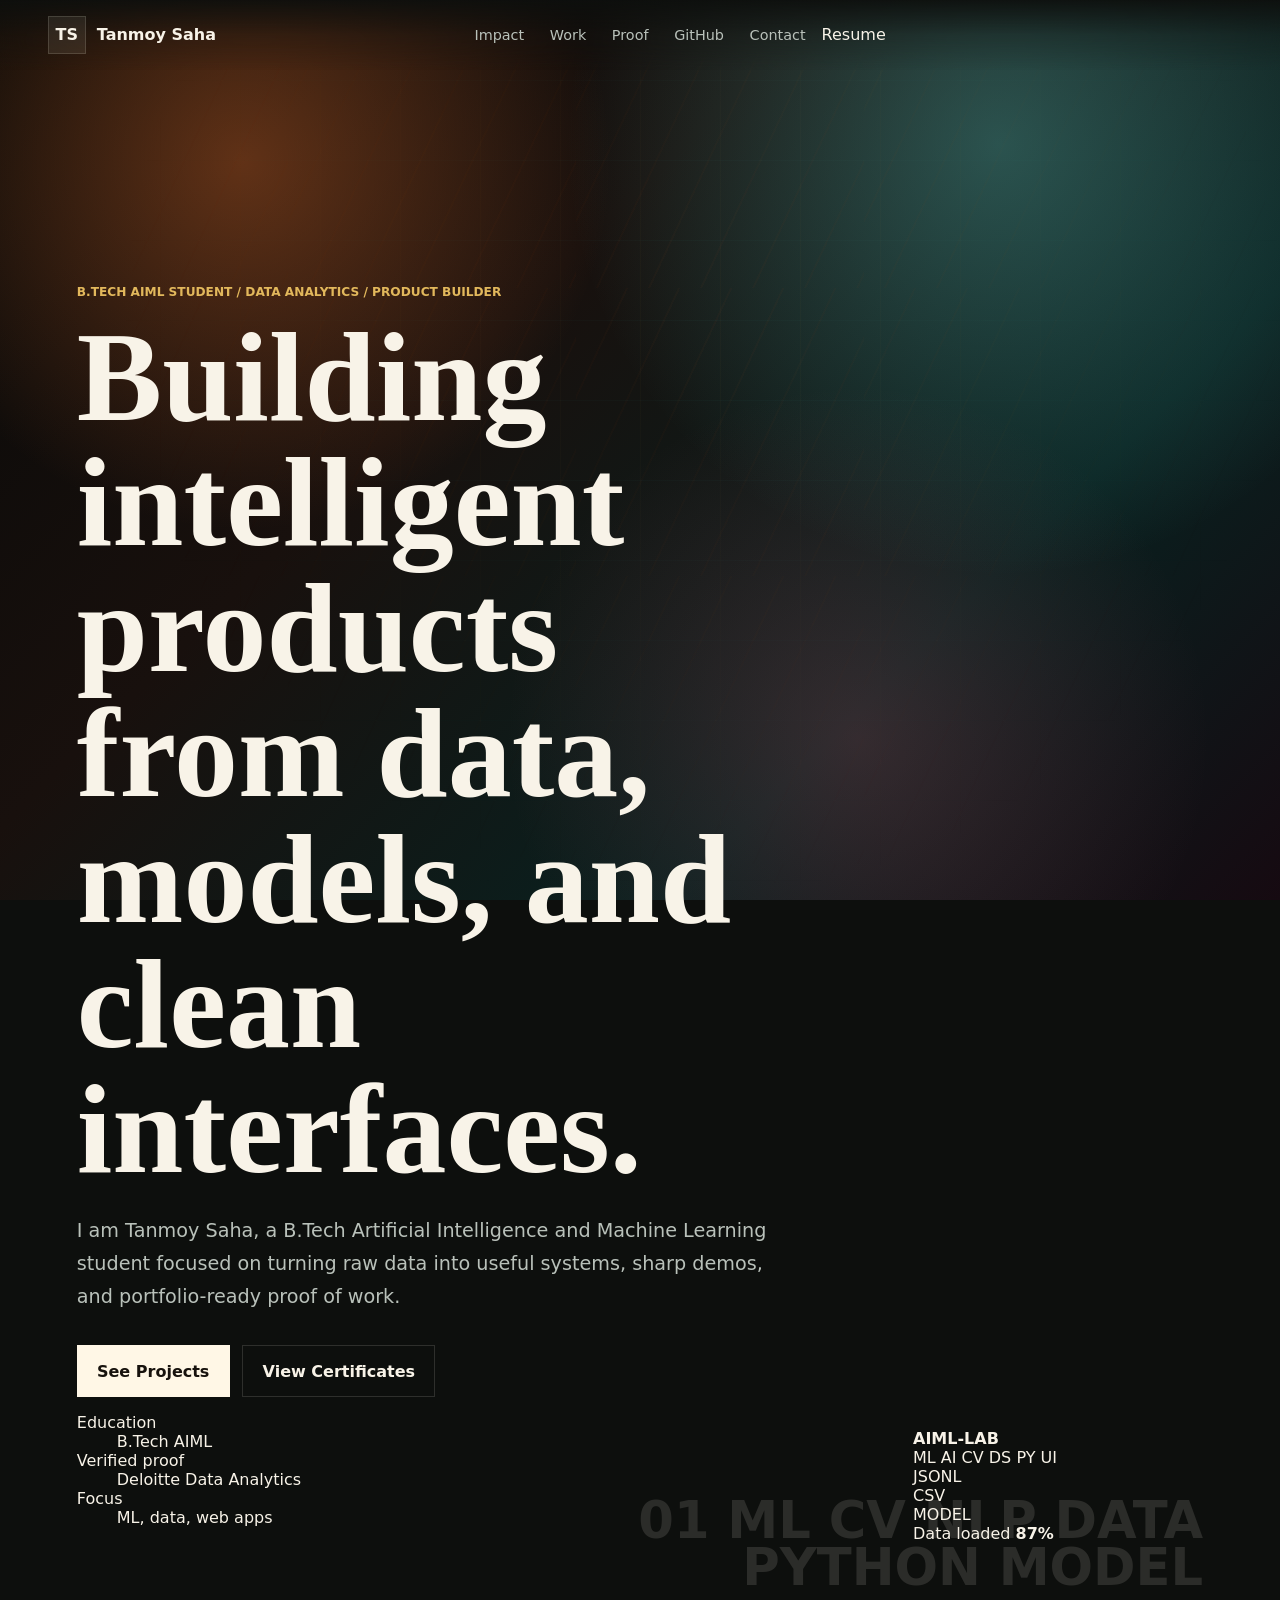
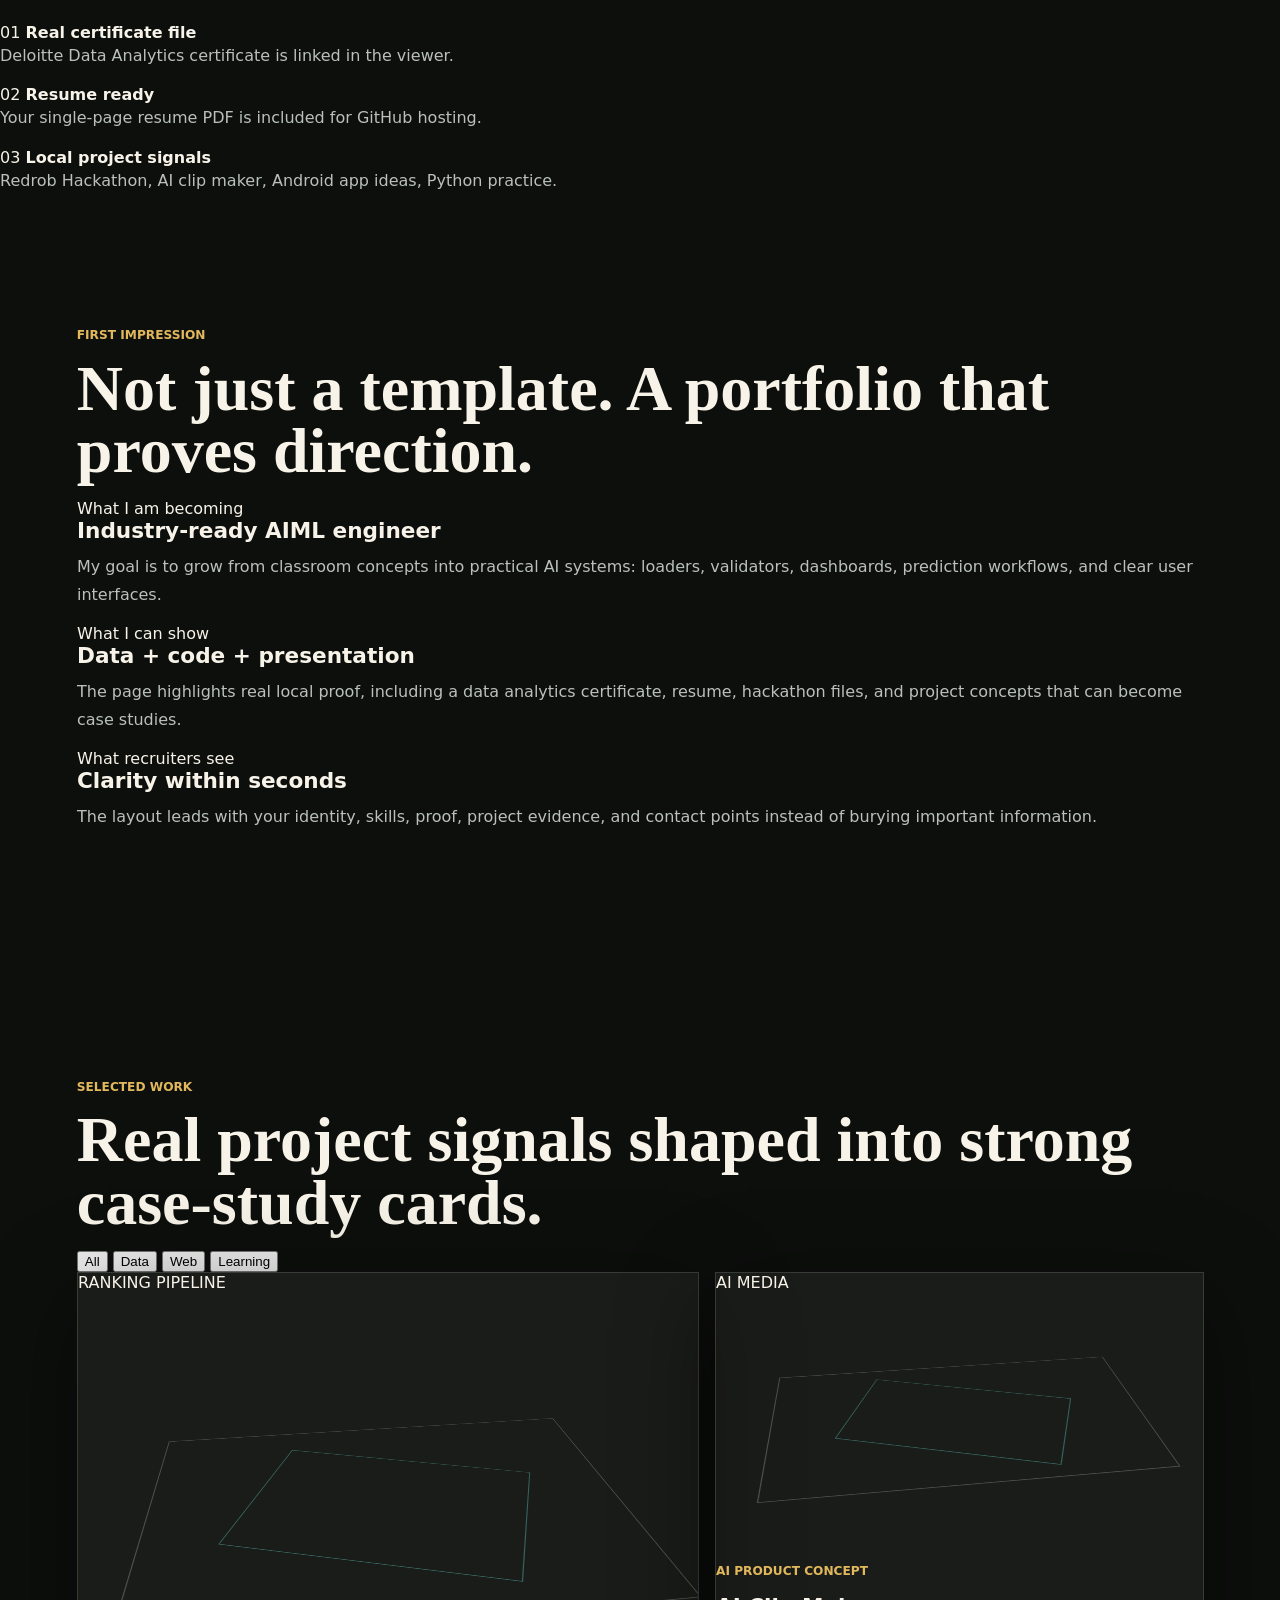
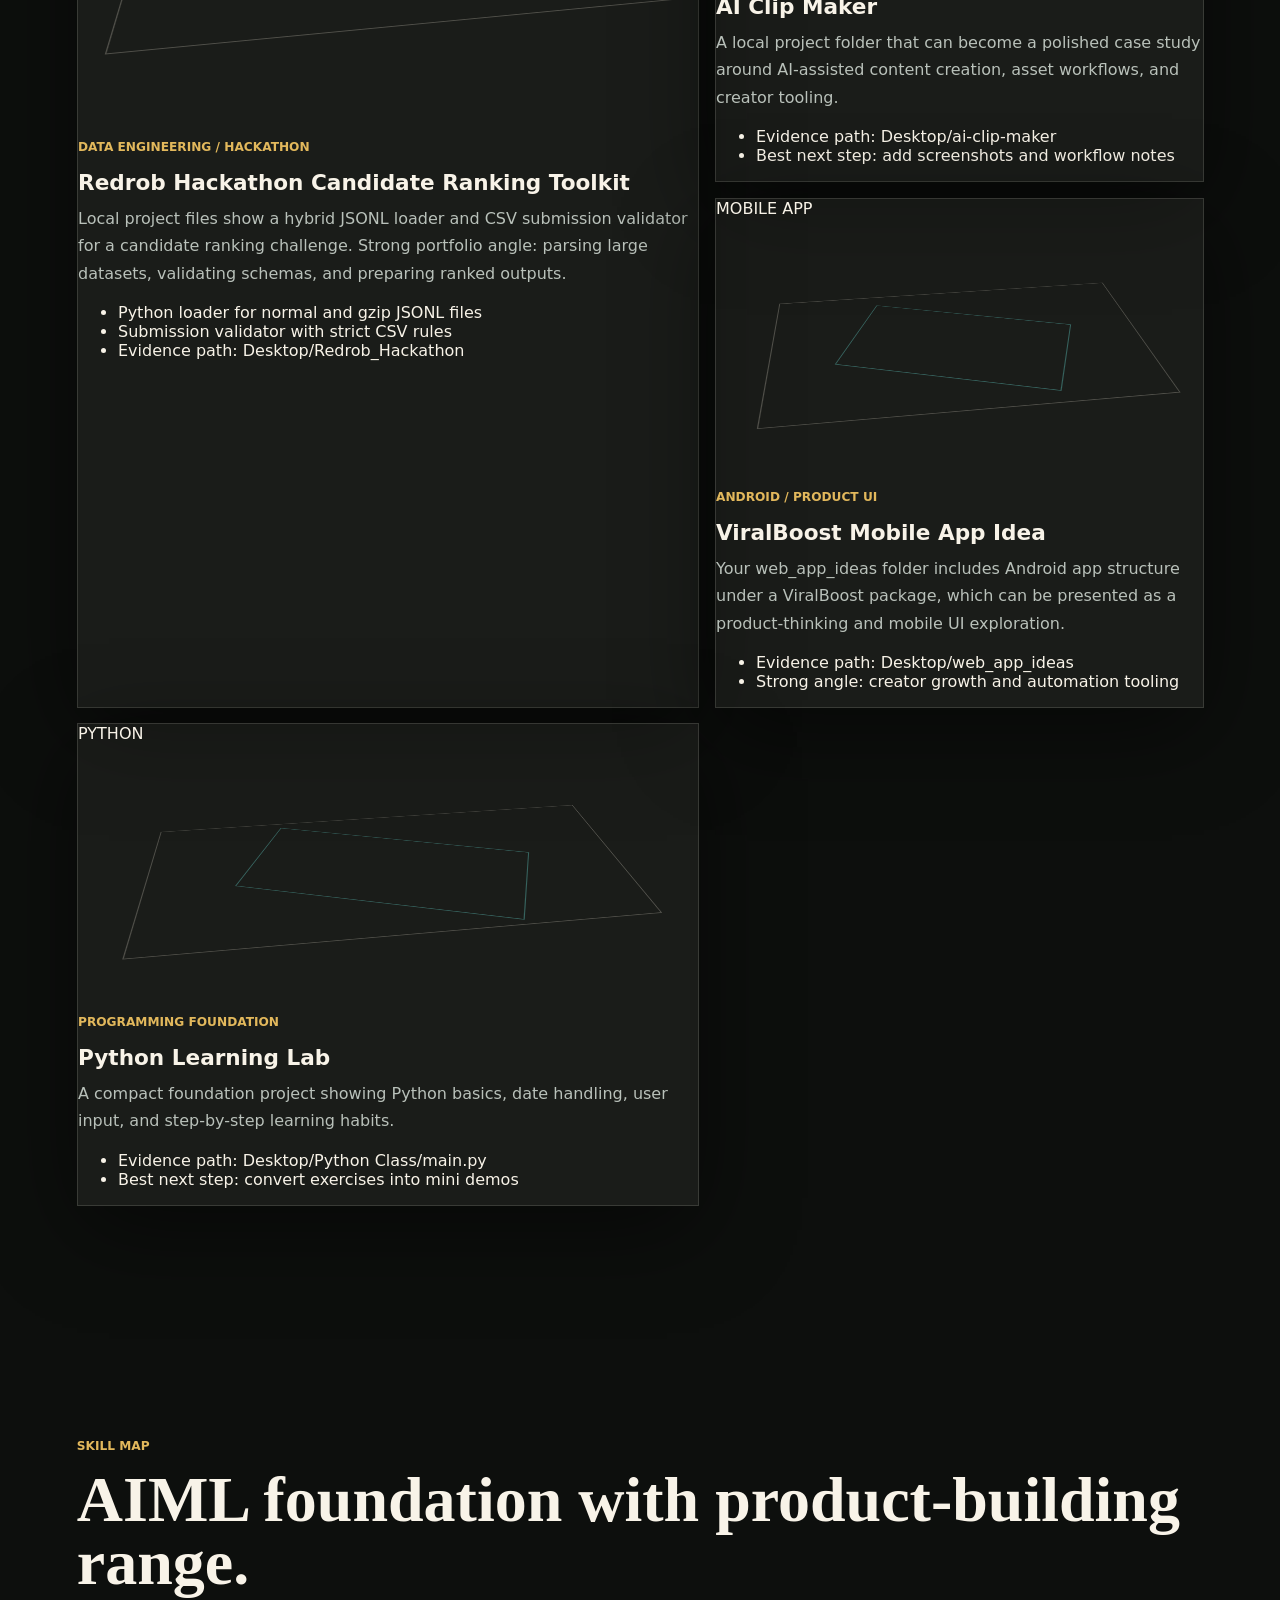
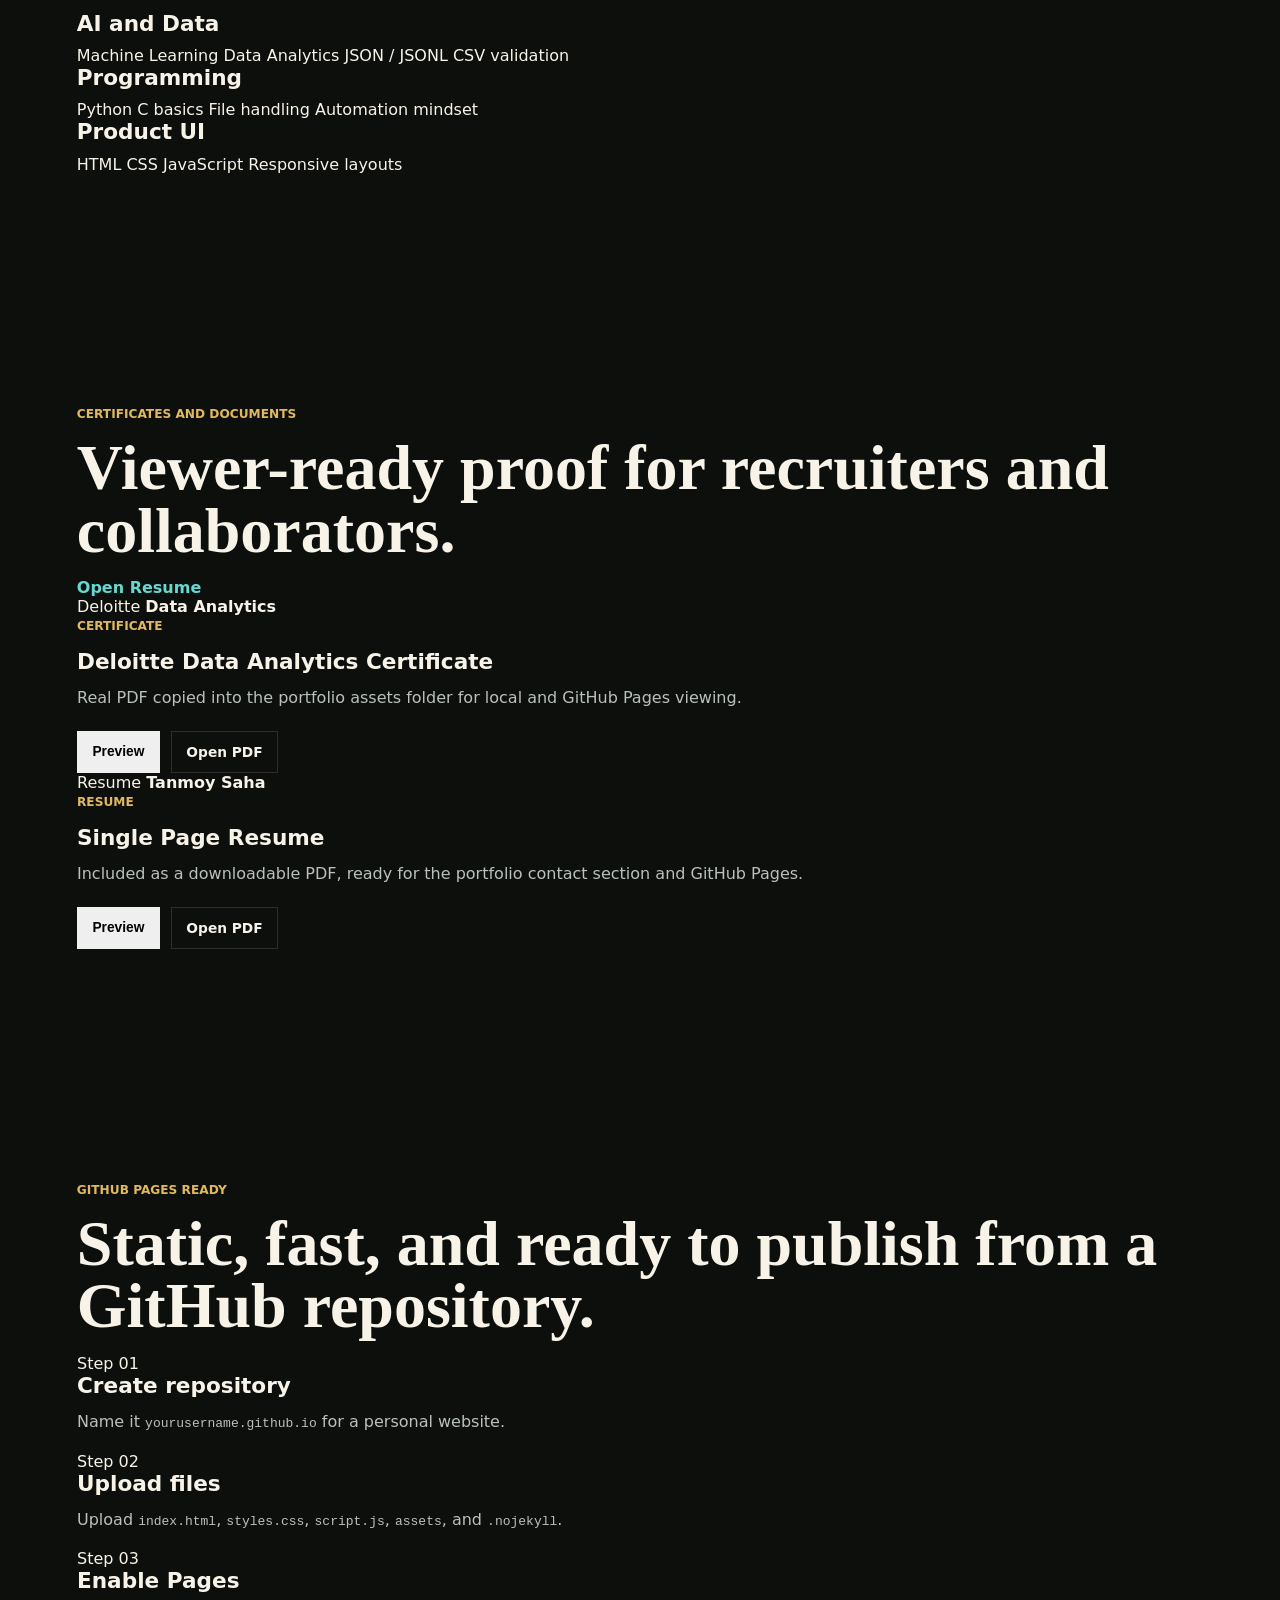
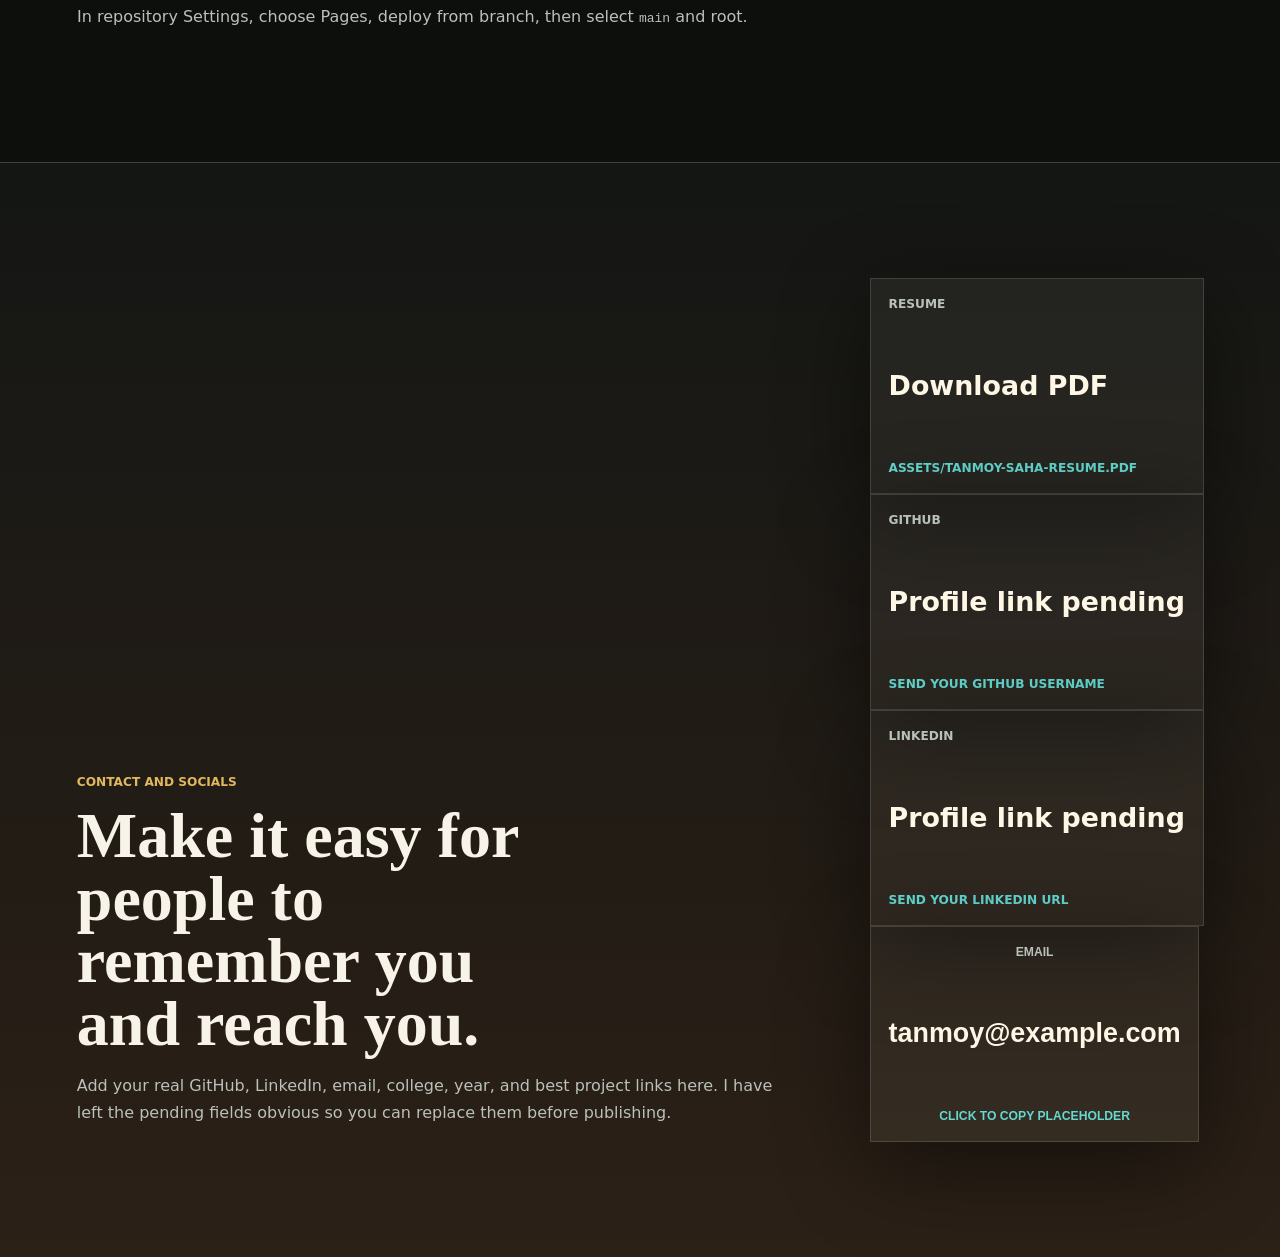
==== index.html @ 05acacb2 "Add files via upload" ====
<!doctype html>
<html lang="en">
  <head>
    <meta charset="utf-8" />
    <meta name="viewport" content="width=device-width, initial-scale=1" />
    <title>Tanmoy Saha | AIML Portfolio</title>
    <meta
      name="description"
      content="Portfolio of Tanmoy Saha, a B.Tech AIML student building machine learning, data analytics, and product-focused web projects."
    />
    <meta name="theme-color" content="#06080d" />
    <link rel="stylesheet" href="styles.css" />
  </head>
  <body>
    <div class="scroll-progress" aria-hidden="true"><span id="scrollProgress"></span></div>
    <canvas id="neuralCanvas" aria-hidden="true"></canvas>
    <div class="noise" aria-hidden="true"></div>

    <header class="site-header">
      <a class="brand" href="#home" aria-label="Tanmoy Saha home">
        <span class="brand-mark">TS</span>
        <span>Tanmoy Saha</span>
      </a>
      <nav class="nav" aria-label="Primary navigation">
        <a href="#impact">Impact</a>
        <a href="#work">Work</a>
        <a href="#proof">Proof</a>
        <a href="#launch">GitHub</a>
        <a href="#contact">Contact</a>
      </nav>
      <a class="header-action" href="assets/tanmoy-saha-resume.pdf" target="_blank" rel="noreferrer">Resume</a>
    </header>

    <main>
      <section class="hero" id="home">
        <div class="hero-copy">
          <p class="eyebrow">B.Tech AIML student / data analytics / product builder</p>
          <h1>Building intelligent products from data, models, and clean interfaces.</h1>
          <p class="hero-text">
            I am Tanmoy Saha, a B.Tech Artificial Intelligence and Machine Learning
            student focused on turning raw data into useful systems, sharp demos,
            and portfolio-ready proof of work.
          </p>

          <div class="hero-actions" aria-label="Primary actions">
            <a class="button primary" href="#work">See Projects</a>
            <a class="button secondary" href="#proof">View Certificates</a>
          </div>

          <dl class="hero-facts" aria-label="Quick profile facts">
            <div>
              <dt>Education</dt>
              <dd>B.Tech AIML</dd>
            </div>
            <div>
              <dt>Verified proof</dt>
              <dd>Deloitte Data Analytics</dd>
            </div>
            <div>
              <dt>Focus</dt>
              <dd>ML, data, web apps</dd>
            </div>
          </dl>
        </div>

        <aside class="lab-card tilt-card" aria-label="Interactive AI lab preview">
          <div class="lab-topbar">
            <span></span>
            <span></span>
            <span></span>
            <strong>AIML-LAB</strong>
          </div>
          <div class="lab-stage" aria-hidden="true">
            <div class="model-cube">
              <span class="cube-face face-front">ML</span>
              <span class="cube-face face-back">AI</span>
              <span class="cube-face face-right">CV</span>
              <span class="cube-face face-left">DS</span>
              <span class="cube-face face-top">PY</span>
              <span class="cube-face face-bottom">UI</span>
            </div>
            <div class="ring ring-one"></div>
            <div class="ring ring-two"></div>
            <div class="data-pill pill-one">JSONL</div>
            <div class="data-pill pill-two">CSV</div>
            <div class="data-pill pill-three">MODEL</div>
          </div>
          <div class="lab-readout">
            <span>Data loaded</span>
            <strong id="readoutValue">87%</strong>
          </div>
        </aside>
      </section>

      <section class="proof-band" aria-label="Portfolio proof highlights">
        <article>
          <span>01</span>
          <strong>Real certificate file</strong>
          <p>Deloitte Data Analytics certificate is linked in the viewer.</p>
        </article>
        <article>
          <span>02</span>
          <strong>Resume ready</strong>
          <p>Your single-page resume PDF is included for GitHub hosting.</p>
        </article>
        <article>
          <span>03</span>
          <strong>Local project signals</strong>
          <p>Redrob Hackathon, AI clip maker, Android app ideas, Python practice.</p>
        </article>
      </section>

      <section class="section impact" id="impact">
        <div class="section-heading">
          <p class="eyebrow">First impression</p>
          <h2>Not just a template. A portfolio that proves direction.</h2>
        </div>
        <div class="impact-grid">
          <article class="impact-card tilt-card">
            <span>What I am becoming</span>
            <h3>Industry-ready AIML engineer</h3>
            <p>
              My goal is to grow from classroom concepts into practical AI systems:
              loaders, validators, dashboards, prediction workflows, and clear user
              interfaces.
            </p>
          </article>
          <article class="impact-card tilt-card">
            <span>What I can show</span>
            <h3>Data + code + presentation</h3>
            <p>
              The page highlights real local proof, including a data analytics
              certificate, resume, hackathon files, and project concepts that can
              become case studies.
            </p>
          </article>
          <article class="impact-card tilt-card">
            <span>What recruiters see</span>
            <h3>Clarity within seconds</h3>
            <p>
              The layout leads with your identity, skills, proof, project evidence,
              and contact points instead of burying important information.
            </p>
          </article>
        </div>
      </section>

      <section class="section work" id="work">
        <div class="section-heading split">
          <div>
            <p class="eyebrow">Selected work</p>
            <h2>Real project signals shaped into strong case-study cards.</h2>
          </div>
          <div class="filters" aria-label="Project filters">
            <button class="filter-button is-active" type="button" data-filter="all">All</button>
            <button class="filter-button" type="button" data-filter="data">Data</button>
            <button class="filter-button" type="button" data-filter="web">Web</button>
            <button class="filter-button" type="button" data-filter="learning">Learning</button>
          </div>
        </div>

        <div class="project-grid">
          <article class="project-card featured tilt-card" data-project-category="data">
            <div class="project-visual visual-redrob">
              <span>RANKING PIPELINE</span>
            </div>
            <div class="project-content">
              <p class="tag">Data engineering / Hackathon</p>
              <h3>Redrob Hackathon Candidate Ranking Toolkit</h3>
              <p>
                Local project files show a hybrid JSONL loader and CSV submission
                validator for a candidate ranking challenge. Strong portfolio angle:
                parsing large datasets, validating schemas, and preparing ranked
                outputs.
              </p>
              <ul class="project-points">
                <li>Python loader for normal and gzip JSONL files</li>
                <li>Submission validator with strict CSV rules</li>
                <li>Evidence path: Desktop/Redrob_Hackathon</li>
              </ul>
            </div>
          </article>

          <article class="project-card tilt-card" data-project-category="web">
            <div class="project-visual visual-clip">
              <span>AI MEDIA</span>
            </div>
            <div class="project-content">
              <p class="tag">AI product concept</p>
              <h3>AI Clip Maker</h3>
              <p>
                A local project folder that can become a polished case study around
                AI-assisted content creation, asset workflows, and creator tooling.
              </p>
              <ul class="project-points">
                <li>Evidence path: Desktop/ai-clip-maker</li>
                <li>Best next step: add screenshots and workflow notes</li>
              </ul>
            </div>
          </article>

          <article class="project-card tilt-card" data-project-category="web">
            <div class="project-visual visual-mobile">
              <span>MOBILE APP</span>
            </div>
            <div class="project-content">
              <p class="tag">Android / Product UI</p>
              <h3>ViralBoost Mobile App Idea</h3>
              <p>
                Your web_app_ideas folder includes Android app structure under a
                ViralBoost package, which can be presented as a product-thinking and
                mobile UI exploration.
              </p>
              <ul class="project-points">
                <li>Evidence path: Desktop/web_app_ideas</li>
                <li>Strong angle: creator growth and automation tooling</li>
              </ul>
            </div>
          </article>

          <article class="project-card tilt-card" data-project-category="learning">
            <div class="project-visual visual-python">
              <span>PYTHON</span>
            </div>
            <div class="project-content">
              <p class="tag">Programming foundation</p>
              <h3>Python Learning Lab</h3>
              <p>
                A compact foundation project showing Python basics, date handling,
                user input, and step-by-step learning habits.
              </p>
              <ul class="project-points">
                <li>Evidence path: Desktop/Python Class/main.py</li>
                <li>Best next step: convert exercises into mini demos</li>
              </ul>
            </div>
          </article>
        </div>
      </section>

      <section class="section skills">
        <div class="section-heading">
          <p class="eyebrow">Skill map</p>
          <h2>AIML foundation with product-building range.</h2>
        </div>
        <div class="skill-board" aria-label="Skill board">
          <article class="skill-lane">
            <h3>AI and Data</h3>
            <span>Machine Learning</span>
            <span>Data Analytics</span>
            <span>JSON / JSONL</span>
            <span>CSV validation</span>
          </article>
          <article class="skill-lane">
            <h3>Programming</h3>
            <span>Python</span>
            <span>C basics</span>
            <span>File handling</span>
            <span>Automation mindset</span>
          </article>
          <article class="skill-lane">
            <h3>Product UI</h3>
            <span>HTML</span>
            <span>CSS</span>
            <span>JavaScript</span>
            <span>Responsive layouts</span>
          </article>
        </div>
      </section>

      <section class="section proof" id="proof">
        <div class="section-heading split">
          <div>
            <p class="eyebrow">Certificates and documents</p>
            <h2>Viewer-ready proof for recruiters and collaborators.</h2>
          </div>
          <a class="text-link" href="assets/tanmoy-saha-resume.pdf" target="_blank" rel="noreferrer">Open Resume</a>
        </div>

        <div class="document-grid">
          <article class="document-card tilt-card">
            <div class="document-cover cover-certificate">
              <span>Deloitte</span>
              <strong>Data Analytics</strong>
            </div>
            <div class="document-body">
              <p class="tag">Certificate</p>
              <h3>Deloitte Data Analytics Certificate</h3>
              <p>Real PDF copied into the portfolio assets folder for local and GitHub Pages viewing.</p>
              <div class="card-actions">
                <button
                  class="button secondary compact"
                  type="button"
                  data-document-title="Deloitte Data Analytics Certificate"
                  data-document-src="assets/deloitte-data-analytics-certificate.pdf"
                >
                  Preview
                </button>
                <a class="button secondary compact" href="assets/deloitte-data-analytics-certificate.pdf" target="_blank" rel="noreferrer">Open PDF</a>
              </div>
            </div>
          </article>

          <article class="document-card tilt-card">
            <div class="document-cover cover-resume">
              <span>Resume</span>
              <strong>Tanmoy Saha</strong>
            </div>
            <div class="document-body">
              <p class="tag">Resume</p>
              <h3>Single Page Resume</h3>
              <p>Included as a downloadable PDF, ready for the portfolio contact section and GitHub Pages.</p>
              <div class="card-actions">
                <button
                  class="button secondary compact"
                  type="button"
                  data-document-title="Tanmoy Saha Resume"
                  data-document-src="assets/tanmoy-saha-resume.pdf"
                >
                  Preview
                </button>
                <a class="button secondary compact" href="assets/tanmoy-saha-resume.pdf" target="_blank" rel="noreferrer">Open PDF</a>
              </div>
            </div>
          </article>
        </div>
      </section>

      <section class="section launch" id="launch">
        <div class="section-heading">
          <p class="eyebrow">GitHub Pages ready</p>
          <h2>Static, fast, and ready to publish from a GitHub repository.</h2>
        </div>
        <div class="launch-grid">
          <article class="launch-step tilt-card">
            <span>Step 01</span>
            <h3>Create repository</h3>
            <p>Name it <code>yourusername.github.io</code> for a personal website.</p>
          </article>
          <article class="launch-step tilt-card">
            <span>Step 02</span>
            <h3>Upload files</h3>
            <p>Upload <code>index.html</code>, <code>styles.css</code>, <code>script.js</code>, <code>assets</code>, and <code>.nojekyll</code>.</p>
          </article>
          <article class="launch-step tilt-card">
            <span>Step 03</span>
            <h3>Enable Pages</h3>
            <p>In repository Settings, choose Pages, deploy from branch, then select <code>main</code> and root.</p>
          </article>
        </div>
      </section>

      <section class="section contact" id="contact">
        <div class="contact-copy">
          <p class="eyebrow">Contact and socials</p>
          <h2>Make it easy for people to remember you and reach you.</h2>
          <p>
            Add your real GitHub, LinkedIn, email, college, year, and best project
            links here. I have left the pending fields obvious so you can replace
            them before publishing.
          </p>
        </div>
        <div class="social-grid">
          <a class="social-card tilt-card" href="assets/tanmoy-saha-resume.pdf" target="_blank" rel="noreferrer">
            <span>Resume</span>
            <strong>Download PDF</strong>
            <small>assets/tanmoy-saha-resume.pdf</small>
          </a>
          <a class="social-card tilt-card pending" href="https://github.com/" target="_blank" rel="noreferrer">
            <span>GitHub</span>
            <strong>Profile link pending</strong>
            <small>Send your GitHub username</small>
          </a>
          <a class="social-card tilt-card pending" href="https://www.linkedin.com/" target="_blank" rel="noreferrer">
            <span>LinkedIn</span>
            <strong>Profile link pending</strong>
            <small>Send your LinkedIn URL</small>
          </a>
          <button class="social-card tilt-card pending" id="copyEmail" type="button">
            <span>Email</span>
            <strong>tanmoy@example.com</strong>
            <small>Click to copy placeholder</small>
          </button>
        </div>
      </section>
    </main>

    <div class="modal" id="documentModal" aria-hidden="true" role="dialog" aria-labelledby="modalTitle">
      <button class="modal-backdrop" type="button" data-close-modal aria-label="Close document preview"></button>
      <div class="modal-panel">
        <div class="modal-header">
          <h3 id="modalTitle">Document Preview</h3>
          <button class="modal-close" type="button" data-close-modal>Close</button>
        </div>
        <iframe id="documentFrame" title="Document preview"></iframe>
      </div>
    </div>

    <script src="script.js"></script>
  </body>
</html>
---- styles.css ----
:root {
  --ink: #f8f3e8;
  --muted: #b9c1ba;
  --dim: #7c8581;
  --paper: #fff7e6;
  --carbon: #0d0f0d;
  --charcoal: #151713;
  --ember: #ff7a2f;
  --gold: #e2b85c;
  --cyan: #64d9d1;
  --rose: #e15c74;
  --line: rgba(248, 243, 232, 0.14);
  --glass: rgba(16, 18, 15, 0.68);
  --shadow: 0 24px 90px rgba(0, 0, 0, 0.48);
}

* {
  box-sizing: border-box;
}

html {
  scroll-behavior: smooth;
}

body {
  margin: 0;
  background: var(--carbon);
  color: var(--ink);
  font-family: Inter, system-ui, -apple-system, BlinkMacSystemFont, "Segoe UI", sans-serif;
  overflow-x: hidden;
}

body::before {
  content: "";
  position: fixed;
  inset: 0;
  z-index: -3;
  background:
    radial-gradient(circle at 19% 18%, rgba(255, 122, 47, 0.34), transparent 23rem),
    radial-gradient(circle at 78% 16%, rgba(100, 217, 209, 0.31), transparent 27rem),
    radial-gradient(circle at 67% 82%, rgba(225, 92, 116, 0.2), transparent 22rem),
    linear-gradient(135deg, #060807 0%, #18100d 38%, #09201f 72%, #160a11 100%);
}

body::after {
  content: "";
  position: fixed;
  inset: 0;
  z-index: -2;
  pointer-events: none;
  opacity: 0.42;
  background:
    linear-gradient(rgba(100, 217, 209, 0.08) 1px, transparent 1px),
    linear-gradient(90deg, rgba(226, 184, 92, 0.08) 1px, transparent 1px),
    repeating-linear-gradient(115deg, transparent 0 2.8rem, rgba(255, 122, 47, 0.075) 2.85rem 2.95rem);
  background-size: 5rem 5rem, 5rem 5rem, 18rem 18rem;
  mask-image: radial-gradient(circle at 55% 35%, black, transparent 72%);
  animation: drift-grid 18s linear infinite;
}

#cinema,
.grain,
.spotlight {
  position: fixed;
  inset: 0;
  pointer-events: none;
}

#cinema {
  z-index: -1;
  mix-blend-mode: screen;
}

.grain {
  z-index: 0;
  opacity: 0.15;
  background-image:
    linear-gradient(90deg, rgba(255, 255, 255, 0.08) 1px, transparent 1px),
    linear-gradient(rgba(255, 255, 255, 0.05) 1px, transparent 1px);
  background-size: 3px 3px;
  mix-blend-mode: overlay;
}

.spotlight {
  z-index: 0;
  background:
    radial-gradient(circle at var(--mx, 50%) var(--my, 38%), rgba(255, 247, 230, 0.16), transparent 20rem),
    radial-gradient(circle at 50% 48%, transparent 0 36%, rgba(0, 0, 0, 0.42) 78%);
}

a {
  color: inherit;
  text-decoration: none;
}

.site-header {
  position: fixed;
  top: 0;
  left: 0;
  right: 0;
  z-index: 20;
  display: grid;
  grid-template-columns: 1fr auto 1fr;
  align-items: center;
  gap: 1rem;
  padding: 1rem clamp(1rem, 4vw, 3rem);
  background: linear-gradient(180deg, rgba(13, 15, 13, 0.92), rgba(13, 15, 13, 0.28), transparent);
  backdrop-filter: blur(14px);
}

.brand,
.nav,
.header-cta {
  min-width: 0;
}

.brand {
  display: inline-flex;
  align-items: center;
  gap: 0.7rem;
  font-weight: 800;
}

.brand-mark {
  display: grid;
  width: 2.35rem;
  height: 2.35rem;
  place-items: center;
  border: 1px solid var(--line);
  background: rgba(255, 247, 230, 0.08);
}

.nav {
  display: flex;
  align-items: center;
  gap: clamp(0.75rem, 2vw, 2rem);
  color: var(--muted);
  font-size: 0.9rem;
}

.nav a {
  transition: color 180ms ease;
}

.nav a:hover {
  color: var(--ink);
}

.header-cta {
  justify-self: end;
  padding: 0.72rem 1rem;
  border: 1px solid rgba(226, 184, 92, 0.42);
  background: rgba(226, 184, 92, 0.08);
  color: var(--paper);
  font-weight: 700;
}

.hero {
  min-height: 96vh;
  display: grid;
  grid-template-columns: minmax(0, 1.1fr) minmax(17rem, 0.42fr);
  align-items: end;
  gap: clamp(2rem, 6vw, 7rem);
  padding: 8rem clamp(1rem, 6vw, 5.5rem) 5rem;
  position: relative;
}

.hero::before {
  content: "01  ML  CV  NLP  DATA  PYTHON  MODEL";
  position: absolute;
  right: clamp(1rem, 6vw, 5.5rem);
  bottom: 2rem;
  max-width: 48rem;
  color: rgba(248, 243, 232, 0.13);
  font-size: clamp(1.4rem, 4vw, 4.8rem);
  font-weight: 900;
  line-height: 0.92;
  text-align: right;
  pointer-events: none;
}

.hero-copy {
  max-width: 68rem;
}

.eyebrow,
.section-kicker,
.panel-label,
.tag {
  color: var(--gold);
  font-size: 0.76rem;
  font-weight: 900;
  letter-spacing: 0;
  text-transform: uppercase;
}

h1,
h2,
h3,
p {
  margin-top: 0;
}

h1,
h2 {
  font-family: "Playfair Display", Georgia, serif;
  line-height: 0.98;
}

h1 {
  max-width: 14ch;
  margin-bottom: 1.4rem;
  font-size: clamp(4rem, 10vw, 10.8rem);
}

h2 {
  margin-bottom: 1rem;
  font-size: clamp(2.25rem, 5vw, 5.6rem);
}

h3 {
  margin-bottom: 0.65rem;
  font-size: 1.35rem;
}

p {
  color: var(--muted);
  line-height: 1.7;
}

.hero-text {
  max-width: 45rem;
  font-size: clamp(1.05rem, 1.5vw, 1.35rem);
}

.hero-actions,
.contact-actions {
  display: flex;
  flex-wrap: wrap;
  gap: 0.8rem;
  margin-top: 2rem;
}

.button {
  display: inline-flex;
  min-height: 3.25rem;
  align-items: center;
  justify-content: center;
  border: 1px solid var(--line);
  padding: 0.9rem 1.2rem;
  font-weight: 900;
  cursor: pointer;
  transition: transform 180ms ease, border-color 180ms ease, background 180ms ease;
}

.button:hover {
  transform: translateY(-2px);
}

.button.primary {
  border-color: transparent;
  background: var(--paper);
  color: #17120d;
}

.button.ghost {
  background: rgba(248, 243, 232, 0.07);
  color: var(--ink);
}

.hero-panel {
  display: grid;
  gap: 1.5rem;
  align-self: center;
  padding: 1.2rem;
  border: 1px solid var(--line);
  background: var(--glass);
  box-shadow: var(--shadow);
  backdrop-filter: blur(18px);
  transform-style: preserve-3d;
  will-change: transform;
}

.tilt-card {
  position: relative;
  transform-style: preserve-3d;
  transition: transform 180ms ease, border-color 180ms ease, box-shadow 180ms ease;
  will-change: transform;
}

.tilt-card::before {
  content: "";
  position: absolute;
  inset: 0;
  z-index: 0;
  opacity: 0;
  pointer-events: none;
  background:
    radial-gradient(circle at var(--tilt-x, 50%) var(--tilt-y, 50%), rgba(255, 247, 230, 0.22), transparent 18rem),
    linear-gradient(135deg, rgba(100, 217, 209, 0.08), transparent 45%);
  transition: opacity 180ms ease;
}

.tilt-card:hover {
  border-color: rgba(100, 217, 209, 0.38);
  box-shadow: 0 30px 100px rgba(0, 0, 0, 0.55), 0 0 34px rgba(100, 217, 209, 0.12);
}

.tilt-card:hover::before {
  opacity: 1;
}

.tilt-card > * {
  position: relative;
  z-index: 1;
}

.holo-stage {
  width: min(100%, 18rem);
  aspect-ratio: 1;
  margin-inline: auto;
  display: grid;
  place-items: center;
  perspective: 48rem;
  transform: translateZ(2rem);
}

.holo-core,
.holo-orbit,
.holo-chip {
  position: absolute;
  transform-style: preserve-3d;
}

.holo-core {
  width: 7.6rem;
  aspect-ratio: 1;
  display: grid;
  place-items: center;
  animation: float-core 5s ease-in-out infinite;
}

.holo-core span {
  position: absolute;
  width: 4.9rem;
  aspect-ratio: 1;
  border: 1px solid rgba(255, 247, 230, 0.32);
  background: linear-gradient(135deg, rgba(100, 217, 209, 0.18), rgba(255, 122, 47, 0.12));
  box-shadow: inset 0 0 30px rgba(100, 217, 209, 0.12), 0 0 34px rgba(100, 217, 209, 0.18);
}

.holo-core span:nth-child(1) {
  transform: rotateX(64deg) rotateZ(45deg);
}

.holo-core span:nth-child(2) {
  transform: rotateY(64deg) rotateZ(45deg);
}

.holo-core span:nth-child(3) {
  transform: rotateX(-64deg) rotateY(35deg) rotateZ(45deg);
}

.holo-orbit {
  width: 13rem;
  aspect-ratio: 1;
  border: 1px solid rgba(100, 217, 209, 0.32);
  border-block-color: rgba(226, 184, 92, 0.38);
  border-radius: 50%;
  animation: spin-orbit 9s linear infinite;
}

.orbit-two {
  width: 10rem;
  transform: rotateX(70deg) rotateY(22deg);
  animation-duration: 6s;
  animation-direction: reverse;
}

.holo-chip {
  display: grid;
  min-width: 3.1rem;
  min-height: 2.2rem;
  place-items: center;
  border: 1px solid rgba(248, 243, 232, 0.2);
  background: rgba(13, 15, 13, 0.74);
  color: var(--paper);
  font-weight: 900;
  box-shadow: 0 14px 36px rgba(0, 0, 0, 0.38);
}

.chip-one {
  top: 13%;
  left: 10%;
}

.chip-two {
  right: 7%;
  top: 36%;
}

.chip-three {
  left: 25%;
  bottom: 8%;
}

.hero-panel strong {
  display: block;
  margin-top: 0.7rem;
  font-size: clamp(1.45rem, 3vw, 2.55rem);
  line-height: 1.05;
}

.signal-grid {
  display: grid;
  grid-template-columns: 1fr 1fr;
  gap: 0.5rem;
}

.signal-grid span {
  min-height: 4.2rem;
  display: grid;
  place-items: center;
  border: 1px solid var(--line);
  color: var(--muted);
  background: rgba(255, 247, 230, 0.05);
  font-weight: 700;
}

.ticker {
  overflow: hidden;
  border-block: 1px solid var(--line);
  background: rgba(13, 15, 13, 0.56);
}

.ticker-track {
  display: flex;
  width: max-content;
  gap: 2rem;
  padding: 1rem 0;
  animation: ticker 28s linear infinite;
}

.ticker-track span {
  color: var(--paper);
  font-size: clamp(1.05rem, 2vw, 1.75rem);
  font-weight: 900;
  white-space: nowrap;
}

.section,
.contact {
  padding: clamp(4rem, 9vw, 8rem) clamp(1rem, 6vw, 5.5rem);
}

.intro-grid,
.stack-grid {
  display: grid;
  grid-template-columns: minmax(0, 0.95fr) minmax(18rem, 0.7fr);
  gap: clamp(2rem, 6vw, 7rem);
  align-items: start;
}

.intro-grid p,
.stack-grid p {
  font-size: 1.08rem;
}

.metrics {
  display: grid;
  grid-template-columns: repeat(3, minmax(0, 1fr));
  gap: 1px;
  margin-top: clamp(2rem, 5vw, 4rem);
  background: var(--line);
}

.metrics article {
  min-height: 10rem;
  padding: 1.2rem;
  background: rgba(248, 243, 232, 0.055);
}

.metrics strong {
  display: block;
  margin-bottom: 0.4rem;
  font-size: clamp(2.4rem, 5vw, 5.2rem);
  line-height: 1;
}

.metrics span {
  color: var(--muted);
  font-weight: 700;
}

.profile-strip {
  display: grid;
  grid-template-columns: repeat(3, minmax(0, 1fr));
  gap: 1rem;
  margin-top: 1rem;
}

.profile-strip article {
  min-height: 9.5rem;
  padding: 1.1rem;
  border: 1px solid var(--line);
  background: rgba(13, 15, 13, 0.46);
}

.profile-strip span {
  display: block;
  margin-bottom: 0.7rem;
  color: var(--cyan);
  font-size: 0.76rem;
  font-weight: 900;
  text-transform: uppercase;
}

.profile-strip strong {
  display: block;
  color: var(--paper);
  font-size: clamp(1.05rem, 1.8vw, 1.55rem);
  line-height: 1.18;
}

.section-header {
  display: flex;
  align-items: end;
  justify-content: space-between;
  gap: 1.5rem;
  margin-bottom: clamp(2rem, 5vw, 4rem);
}

.section-header h2 {
  max-width: 12ch;
  margin-bottom: 0;
}

.text-link {
  color: var(--cyan);
  font-weight: 900;
}

.project-grid {
  display: grid;
  grid-template-columns: 1.12fr 0.88fr;
  gap: 1rem;
}

.project-card {
  border: 1px solid var(--line);
  background: rgba(248, 243, 232, 0.055);
  box-shadow: var(--shadow);
  overflow: hidden;
  transform-style: preserve-3d;
}

.project-card.featured {
  grid-row: span 2;
}

.project-visual {
  min-height: 18rem;
  position: relative;
  overflow: hidden;
}

.featured .project-visual {
  min-height: 29rem;
}

.project-visual::before,
.project-visual::after {
  content: "";
  position: absolute;
  inset: 12%;
  border: 1px solid rgba(255, 247, 230, 0.24);
  transform: perspective(42rem) rotateX(58deg) rotateZ(-8deg);
}

.project-visual::after {
  inset: 28%;
  border-color: rgba(100, 217, 209, 0.38);
  transform: perspective(42rem) rotateX(60deg) rotateZ(12deg);
}

.visual-one {
  background:
    radial-gradient(circle at 50% 50%, rgba(255, 247, 230, 0.12), transparent 7rem),
    linear-gradient(135deg, rgba(255, 122, 47, 0.72), transparent 42%),
    linear-gradient(45deg, #141414, #24332d);
}

.visual-two {
  background:
    radial-gradient(circle at 70% 25%, rgba(100, 217, 209, 0.55), transparent 8rem),
    linear-gradient(135deg, #101512, #2b1715 55%, #3d3720);
}

.visual-three {
  background:
    radial-gradient(circle at 28% 25%, rgba(225, 92, 116, 0.54), transparent 8rem),
    linear-gradient(135deg, #17110e, #102321 58%, #2c2514);
}

.project-body {
  padding: 1.2rem;
}

.skill-list {
  display: flex;
  flex-wrap: wrap;
  gap: 0.7rem;
}

.skill-list span {
  padding: 0.72rem 0.92rem;
  border: 1px solid var(--line);
  background: rgba(255, 247, 230, 0.06);
  color: var(--paper);
  font-weight: 800;
}

.certificates,
.links {
  position: relative;
}

.certificate-grid,
.link-grid {
  display: grid;
  grid-template-columns: repeat(2, minmax(0, 1fr));
  gap: 1rem;
}

.link-grid {
  grid-template-columns: repeat(4, minmax(0, 1fr));
}

.certificate-card,
.social-card {
  border: 1px solid var(--line);
  background: rgba(248, 243, 232, 0.055);
  box-shadow: var(--shadow);
  overflow: hidden;
}

.certificate-card {
  display: grid;
  grid-template-columns: minmax(13rem, 0.65fr) minmax(0, 1fr);
}

.certificate-preview {
  min-height: 20rem;
  display: grid;
  align-content: end;
  gap: 0.35rem;
  padding: 1.1rem;
  background:
    linear-gradient(135deg, rgba(100, 217, 209, 0.22), transparent 38%),
    linear-gradient(45deg, rgba(255, 122, 47, 0.36), rgba(13, 15, 13, 0.94)),
    repeating-linear-gradient(90deg, rgba(255, 255, 255, 0.06) 0 1px, transparent 1px 16px);
}

.certificate-preview span,
.certificate-preview small,
.social-card span,
.social-card small {
  color: var(--muted);
  font-size: 0.76rem;
  font-weight: 900;
  text-transform: uppercase;
}

.certificate-preview strong {
  max-width: 8ch;
  color: var(--paper);
  font-size: clamp(2rem, 4vw, 4.6rem);
  line-height: 0.92;
}

.certificate-body {
  display: grid;
  align-content: center;
  padding: 1.2rem;
}

.card-actions {
  display: flex;
  flex-wrap: wrap;
  gap: 0.7rem;
  margin-top: 1.2rem;
}

.button.compact {
  min-height: 2.65rem;
  padding: 0.7rem 0.9rem;
  font-size: 0.86rem;
}

.empty-slot {
  opacity: 0.78;
}

.social-card {
  min-height: 13.5rem;
  display: grid;
  align-content: space-between;
  gap: 1rem;
  padding: 1.1rem;
}

.social-card strong {
  display: block;
  color: var(--paper);
  font-size: clamp(1.25rem, 2.1vw, 2rem);
  line-height: 1.08;
}

.social-card small {
  color: var(--cyan);
}

.muted-link small {
  color: var(--gold);
}

.timeline {
  display: grid;
  grid-template-columns: repeat(3, minmax(0, 1fr));
  gap: 1rem;
}

.timeline article {
  min-height: 17rem;
  padding: 1.2rem;
  border: 1px solid var(--line);
  background: rgba(248, 243, 232, 0.05);
}

.modal {
  position: fixed;
  inset: 0;
  z-index: 50;
  display: none;
  padding: clamp(1rem, 3vw, 2rem);
}

.modal.is-open {
  display: grid;
  place-items: center;
}

.modal-backdrop {
  position: absolute;
  inset: 0;
  background: rgba(0, 0, 0, 0.72);
  backdrop-filter: blur(10px);
}

.modal-panel {
  position: relative;
  z-index: 1;
  width: min(72rem, 100%);
  height: min(86vh, 54rem);
  display: grid;
  grid-template-rows: auto 1fr;
  border: 1px solid rgba(248, 243, 232, 0.18);
  background: rgba(13, 15, 13, 0.92);
  box-shadow: 0 36px 120px rgba(0, 0, 0, 0.72);
}

.modal-header {
  display: flex;
  align-items: center;
  justify-content: space-between;
  gap: 1rem;
  padding: 1rem;
  border-bottom: 1px solid var(--line);
}

.modal-header h3 {
  margin-bottom: 0;
}

.modal-close {
  border: 1px solid var(--line);
  background: rgba(248, 243, 232, 0.07);
  color: var(--ink);
  padding: 0.7rem 0.9rem;
  font: inherit;
  font-weight: 900;
  cursor: pointer;
}

#certificateFrame {
  width: 100%;
  height: 100%;
  border: 0;
  background: #141414;
}

.timeline span {
  color: var(--rose);
  font-weight: 900;
}

.contact {
  display: grid;
  grid-template-columns: minmax(0, 1fr) auto;
  gap: 2rem;
  align-items: end;
  min-height: 70vh;
  background:
    linear-gradient(180deg, transparent, rgba(255, 122, 47, 0.1)),
    rgba(255, 247, 230, 0.03);
  border-top: 1px solid var(--line);
}

.contact h2 {
  max-width: 14ch;
}

.contact p {
  max-width: 44rem;
}

@keyframes ticker {
  from {
    transform: translateX(0);
  }

  to {
    transform: translateX(-50%);
  }
}

@keyframes drift-grid {
  from {
    background-position: 0 0, 0 0, 0 0;
  }

  to {
    background-position: 5rem 5rem, -5rem 5rem, 18rem 0;
  }
}

@keyframes spin-orbit {
  from {
    transform: rotateX(68deg) rotateY(20deg) rotateZ(0);
  }

  to {
    transform: rotateX(68deg) rotateY(20deg) rotateZ(360deg);
  }
}

@keyframes float-core {
  0%,
  100% {
    transform: translateY(-0.35rem) rotateX(0) rotateY(0);
  }

  50% {
    transform: translateY(0.35rem) rotateX(10deg) rotateY(-16deg);
  }
}

@media (max-width: 900px) {
  .site-header {
    grid-template-columns: 1fr auto;
  }

  .nav {
    display: none;
  }

  .hero,
  .intro-grid,
  .stack-grid,
  .profile-strip,
  .project-grid,
  .certificate-grid,
  .certificate-card,
  .link-grid,
  .timeline,
  .contact {
    grid-template-columns: 1fr;
  }

  .holo-stage {
    width: min(100%, 14rem);
  }

  .hero {
    min-height: auto;
    padding-top: 7.5rem;
  }

  .hero-panel {
    align-self: stretch;
  }

  .project-card.featured {
    grid-row: auto;
  }

  .featured .project-visual,
  .project-visual {
    min-height: 18rem;
  }

  .contact-actions {
    justify-content: flex-start;
  }
}

@media (max-width: 620px) {
  .site-header {
    padding: 0.85rem 1rem;
  }

  .header-cta {
    display: none;
  }

  h1 {
    font-size: clamp(3.2rem, 18vw, 5.3rem);
  }

  .hero {
    padding-inline: 1rem;
  }

  .metrics {
    grid-template-columns: 1fr;
  }

  .section-header {
    display: block;
  }

  .text-link {
    display: inline-block;
    margin-top: 1rem;
  }

  .button {
    width: 100%;
  }

  .card-actions {
    display: grid;
  }

  .certificate-preview {
    min-height: 14rem;
  }
}

@media (prefers-reduced-motion: reduce) {
  *,
  *::before,
  *::after {
    scroll-behavior: auto !important;
    animation-duration: 0.01ms !important;
    animation-iteration-count: 1 !important;
    transition-duration: 0.01ms !important;
  }
}
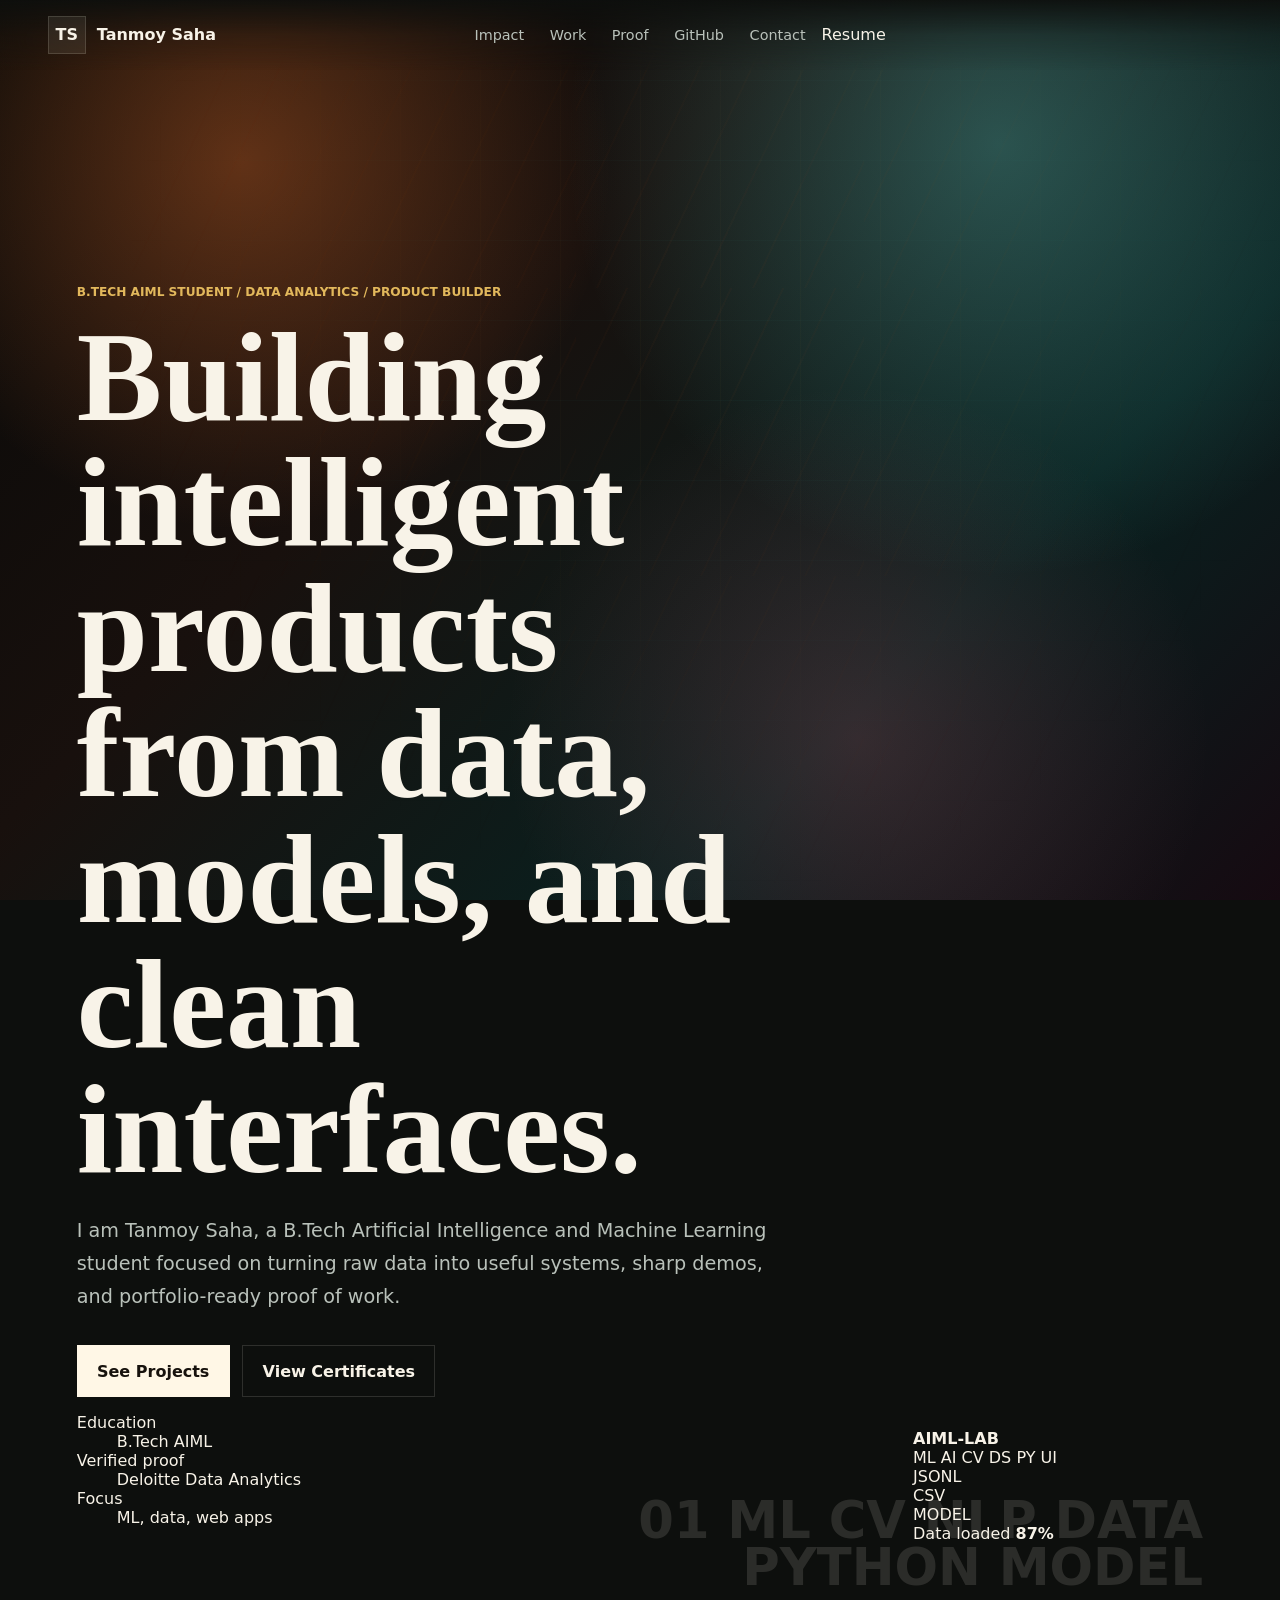
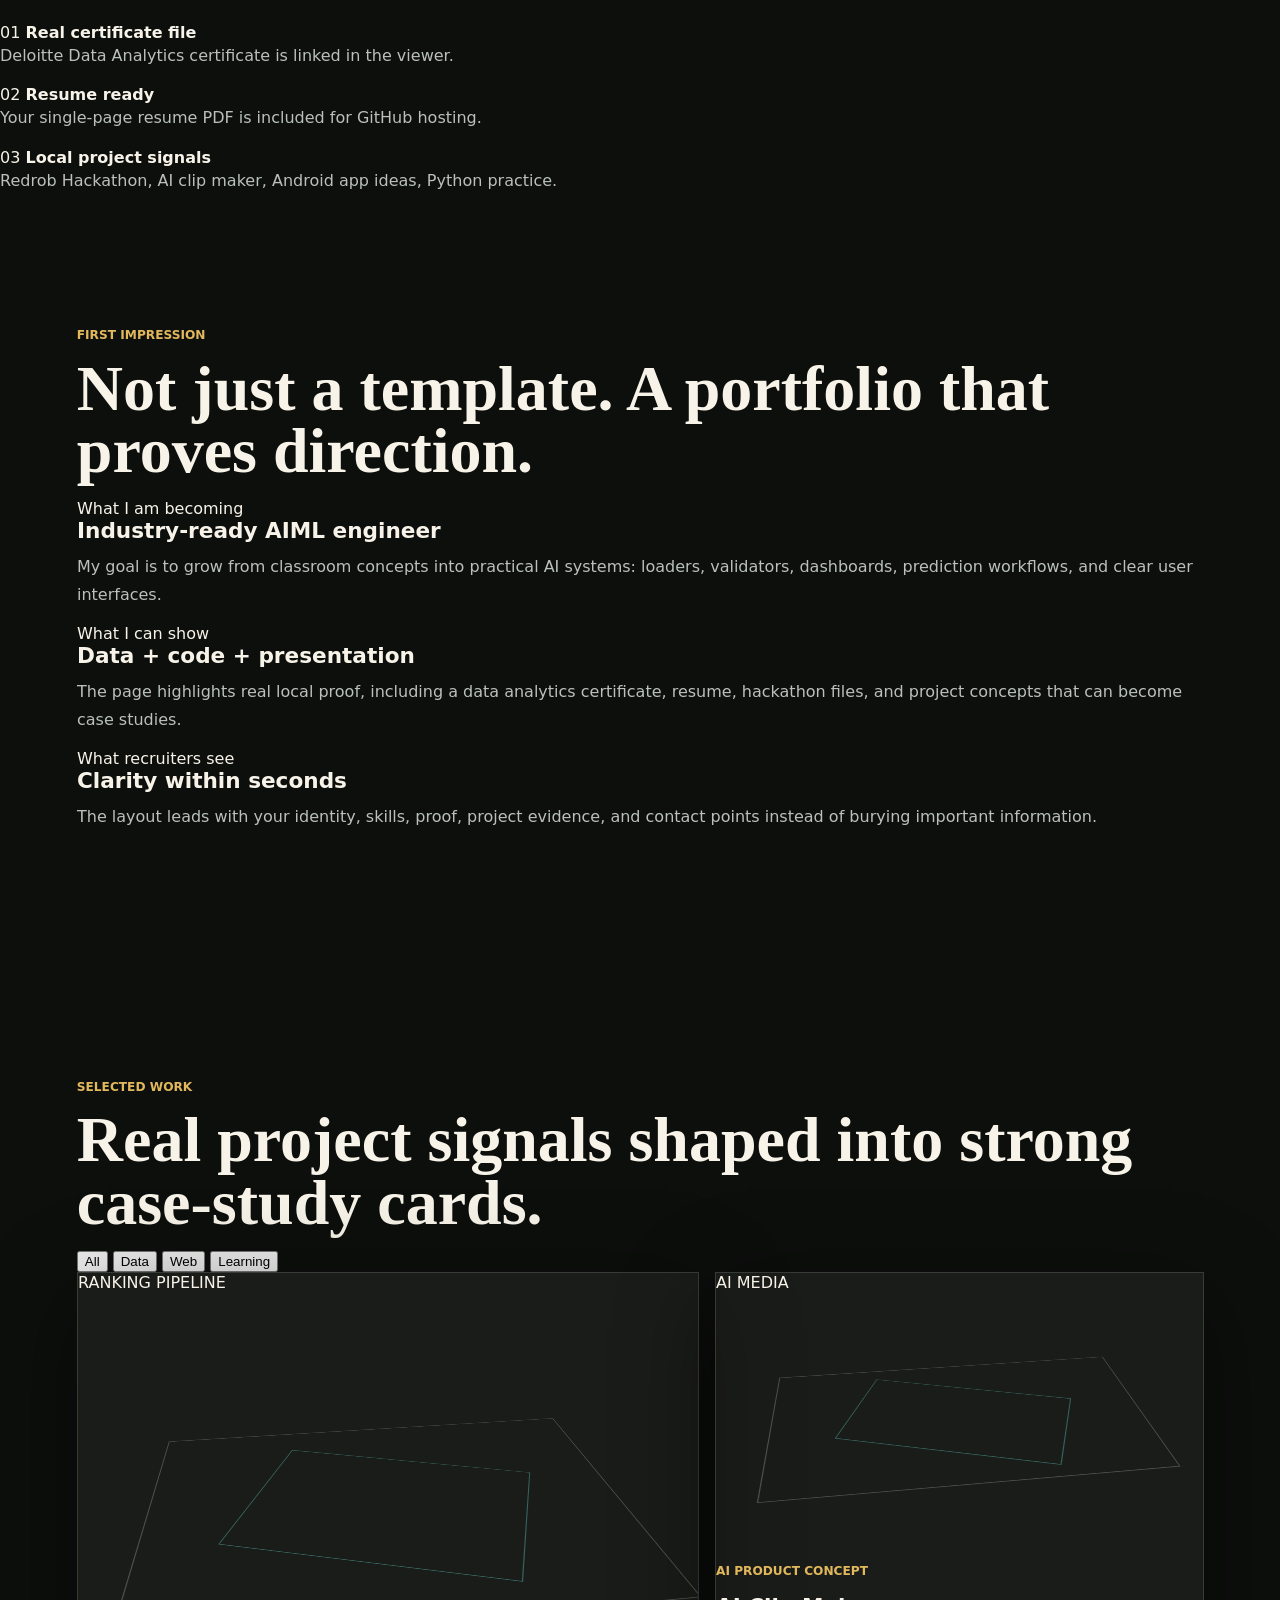
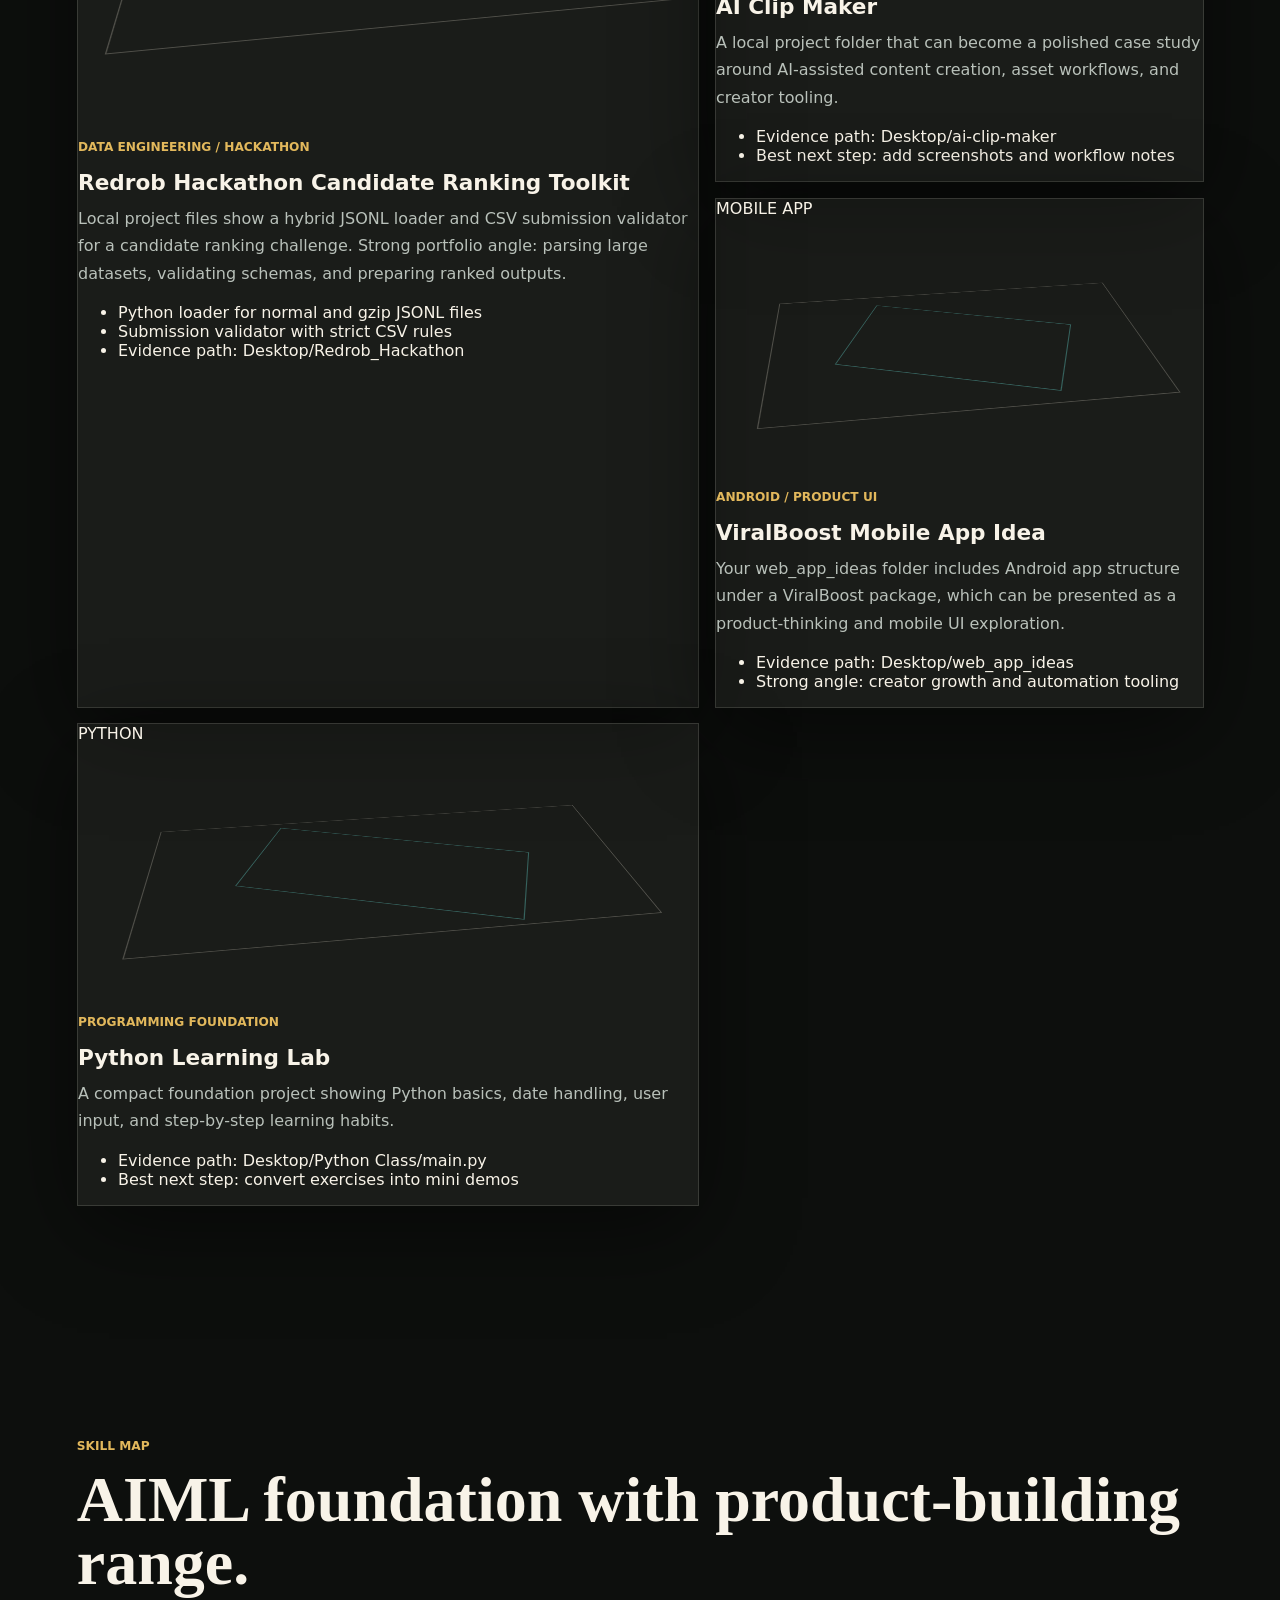
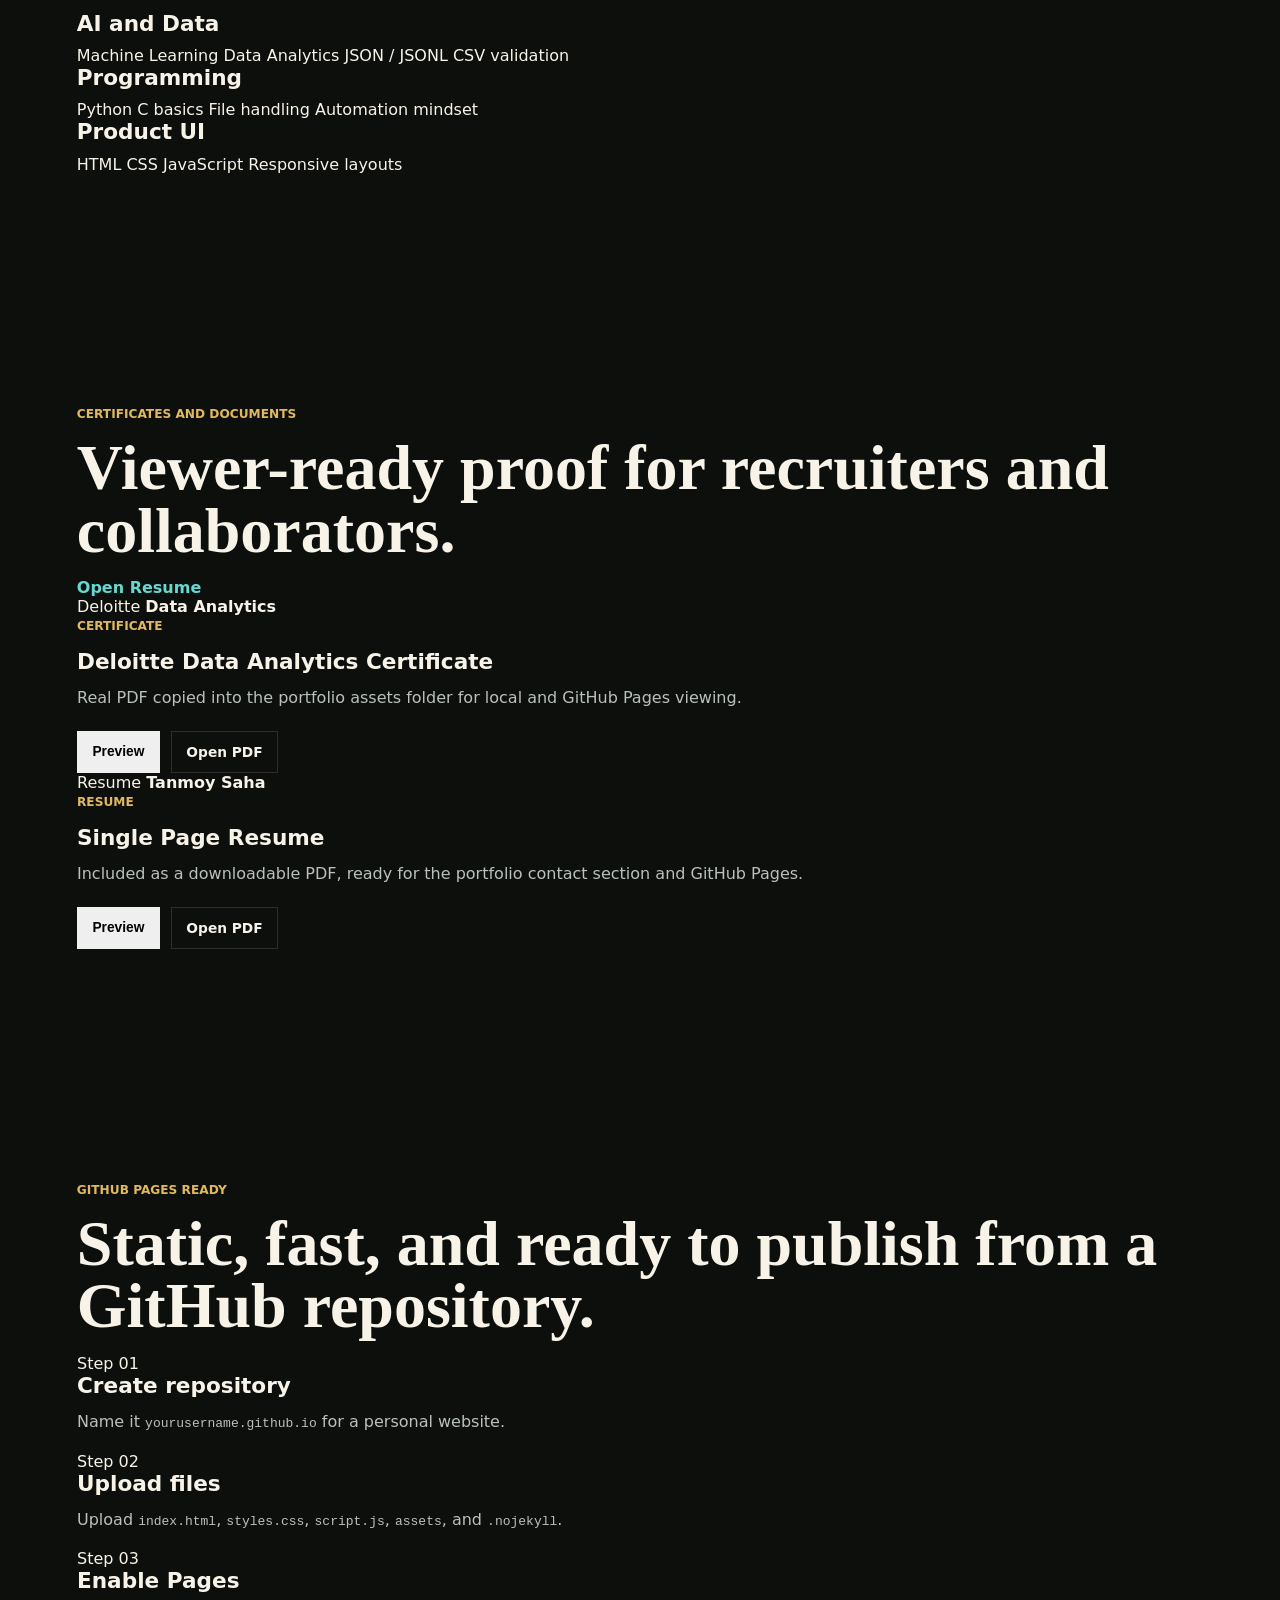
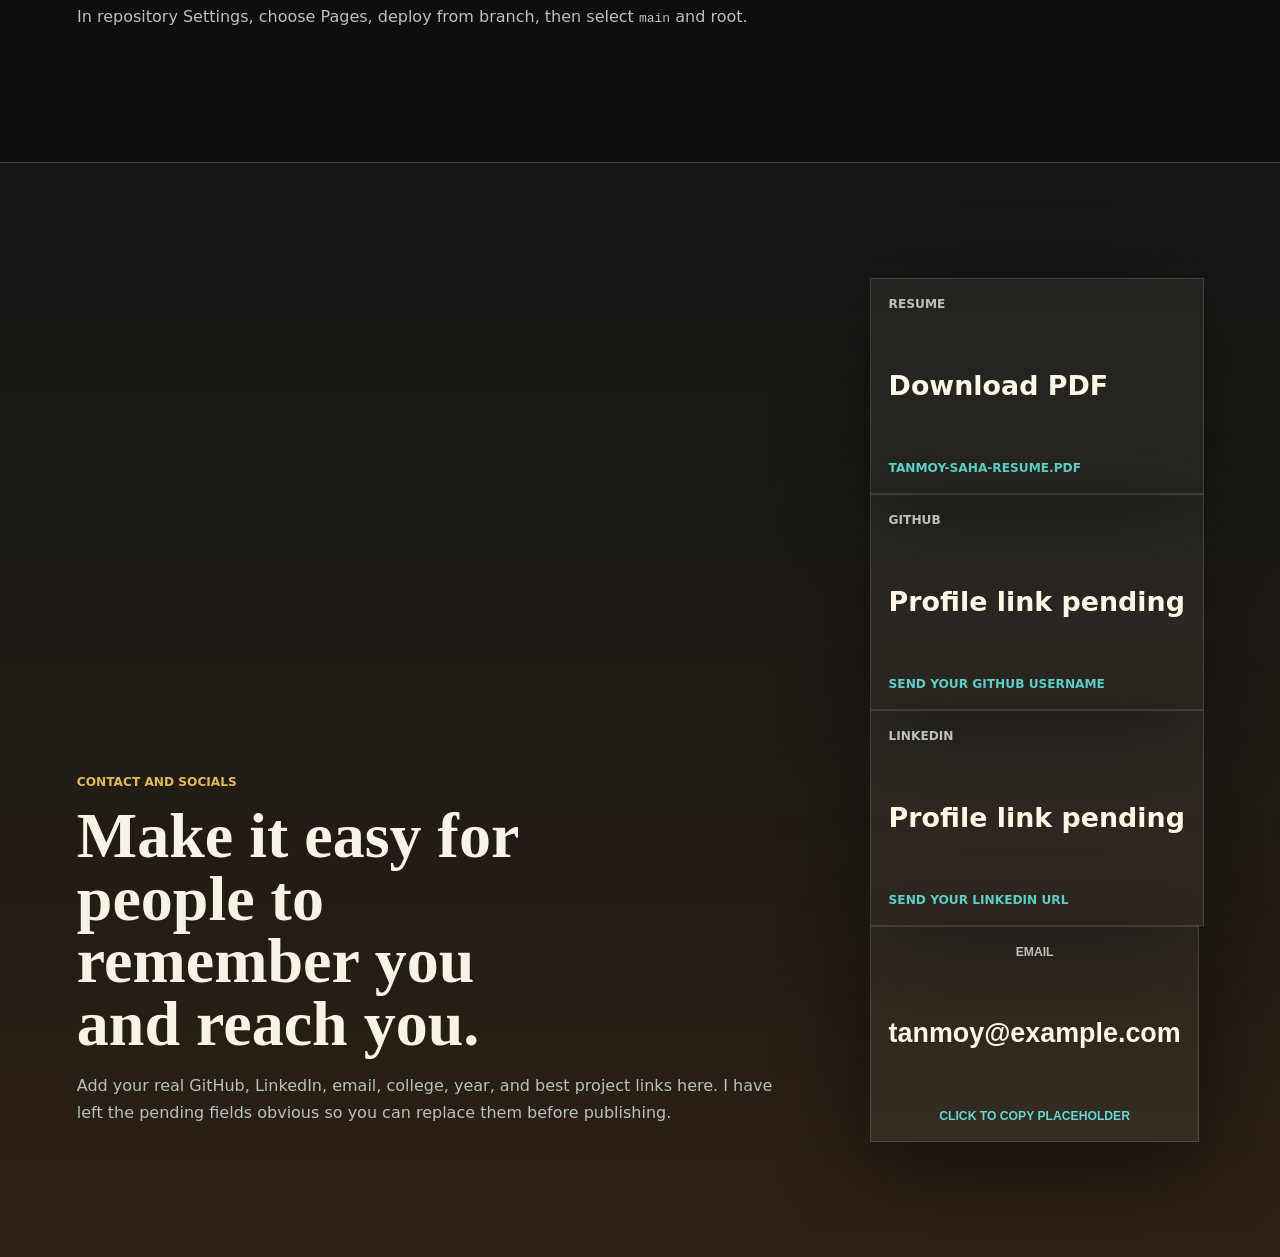
==== commit bbe83bed: "Update index.html" ====
--- a/index.html
+++ b/index.html
@@ -292,11 +292,11 @@
                   class="button secondary compact"
                   type="button"
                   data-document-title="Deloitte Data Analytics Certificate"
-                  data-document-src="assets/deloitte-data-analytics-certificate.pdf"
+                  data-document-src="deloitte-data-analytics-certificate.pdf"
                 >
                   Preview
                 </button>
-                <a class="button secondary compact" href="assets/deloitte-data-analytics-certificate.pdf" target="_blank" rel="noreferrer">Open PDF</a>
+                <a class="button secondary compact" href="deloitte-data-analytics-certificate.pdf" target="_blank" rel="noreferrer">Open PDF</a>
               </div>
             </div>
           </article>
@@ -315,11 +315,11 @@
                   class="button secondary compact"
                   type="button"
                   data-document-title="Tanmoy Saha Resume"
-                  data-document-src="assets/tanmoy-saha-resume.pdf"
+                  data-document-src="tanmoy-saha-resume.pdf"
                 >
                   Preview
                 </button>
-                <a class="button secondary compact" href="assets/tanmoy-saha-resume.pdf" target="_blank" rel="noreferrer">Open PDF</a>
+                <a class="button secondary compact" href="tanmoy-saha-resume.pdf" target="_blank" rel="noreferrer">Open PDF</a>
               </div>
             </div>
           </article>
@@ -364,7 +364,7 @@
           <a class="social-card tilt-card" href="assets/tanmoy-saha-resume.pdf" target="_blank" rel="noreferrer">
             <span>Resume</span>
             <strong>Download PDF</strong>
-            <small>assets/tanmoy-saha-resume.pdf</small>
+            <small>tanmoy-saha-resume.pdf</small>
           </a>
           <a class="social-card tilt-card pending" href="https://github.com/" target="_blank" rel="noreferrer">
             <span>GitHub</span>
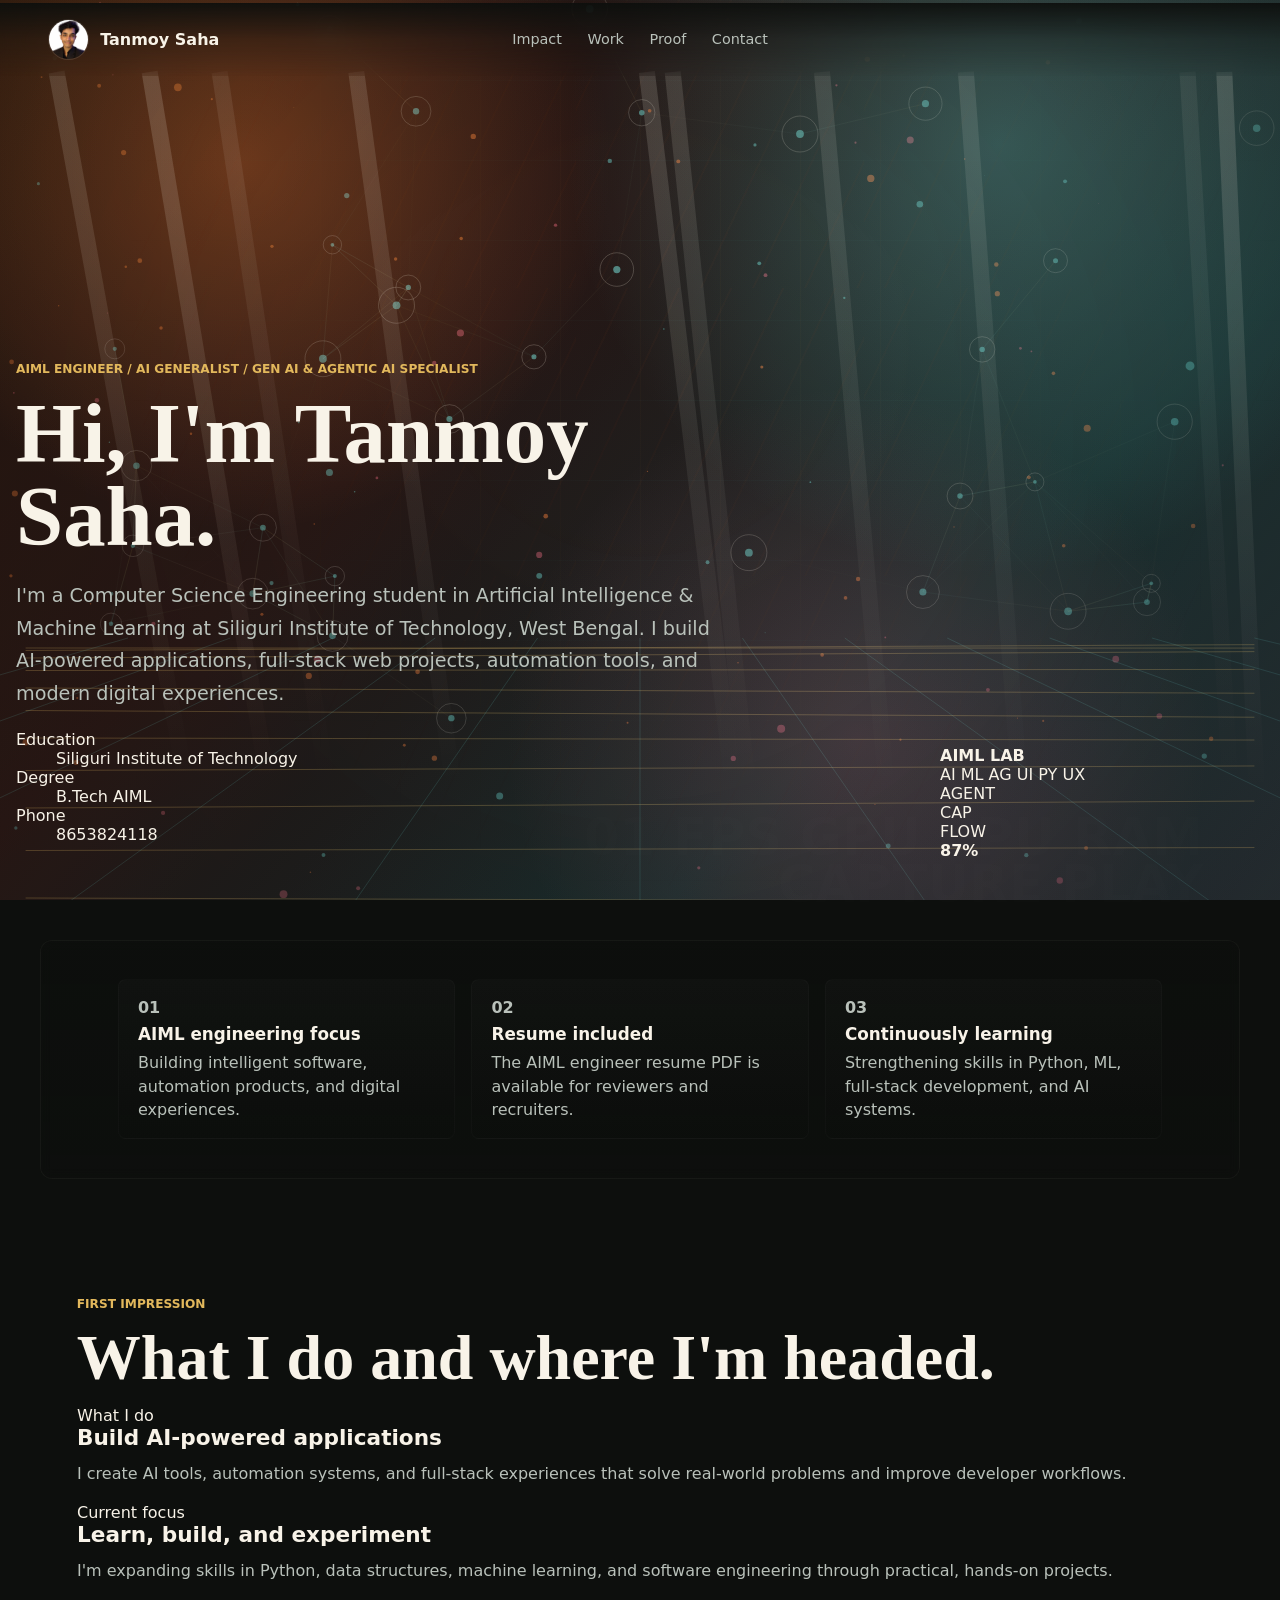
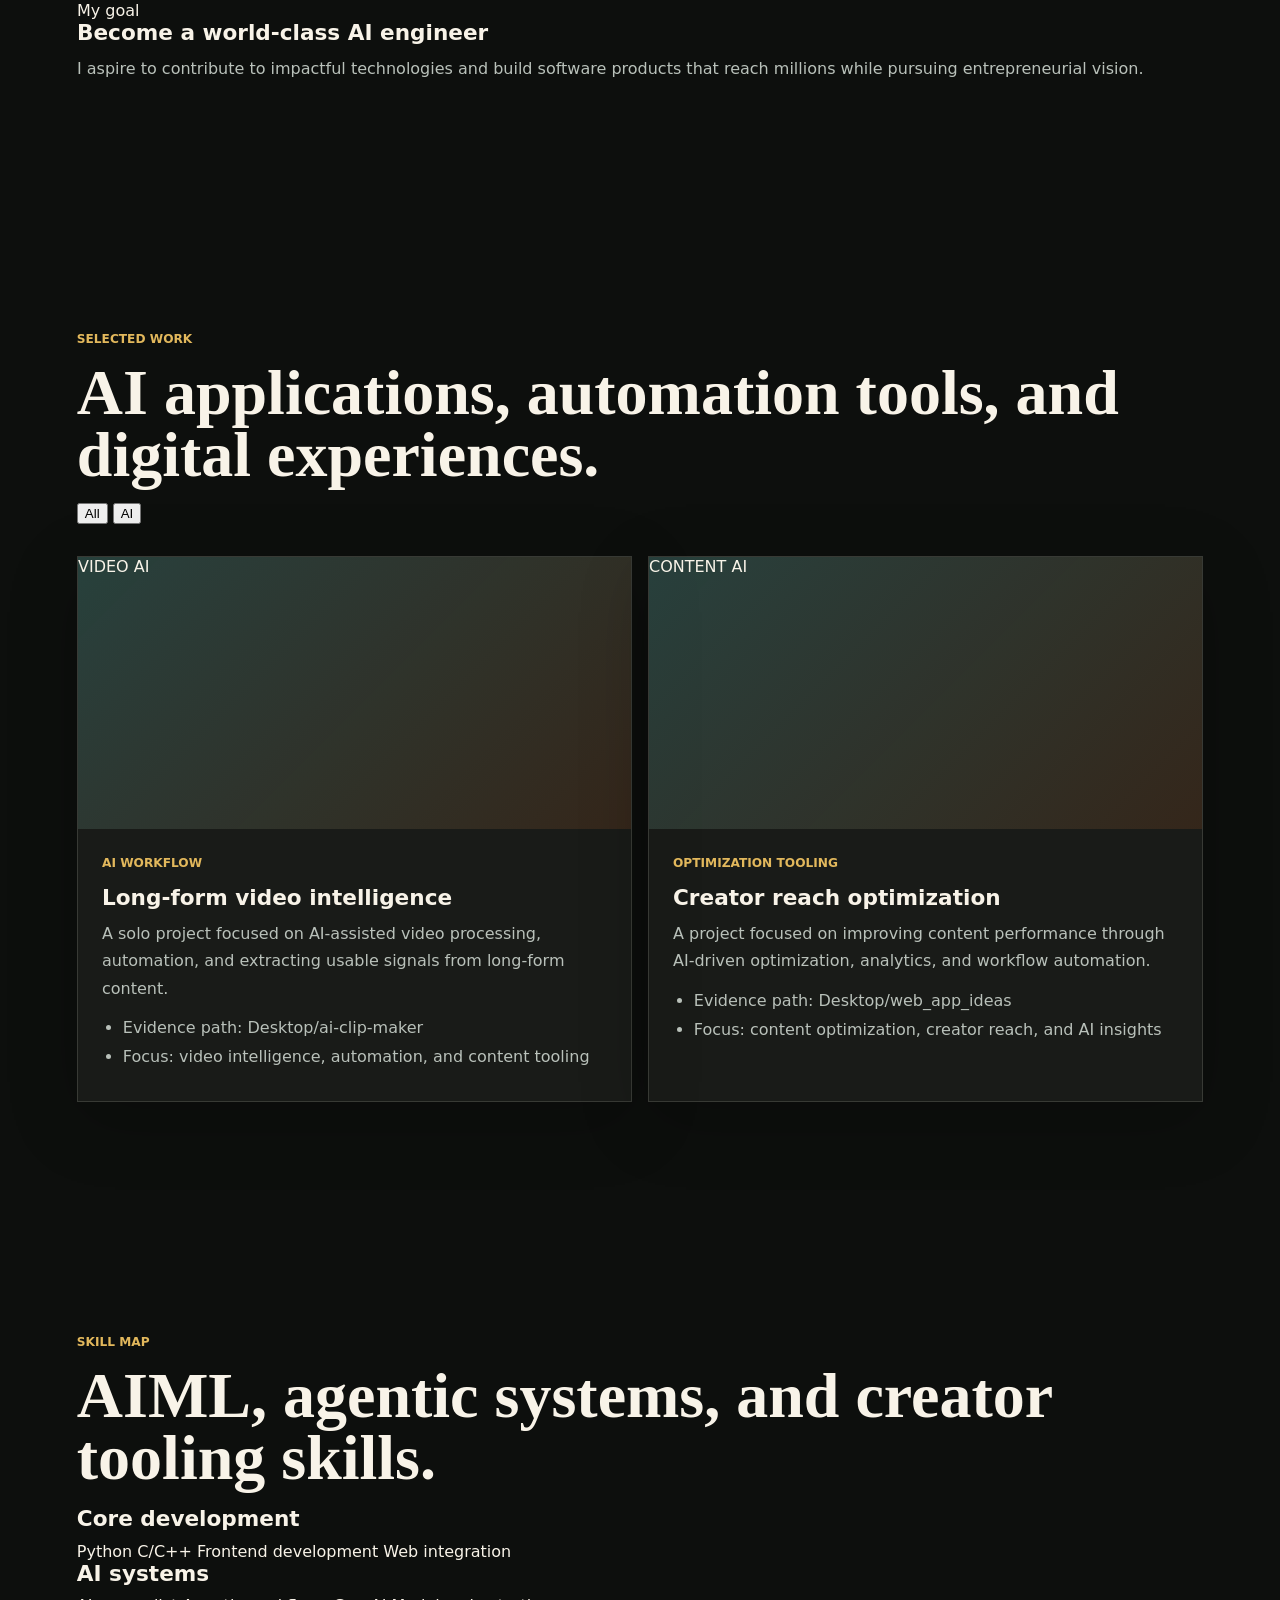
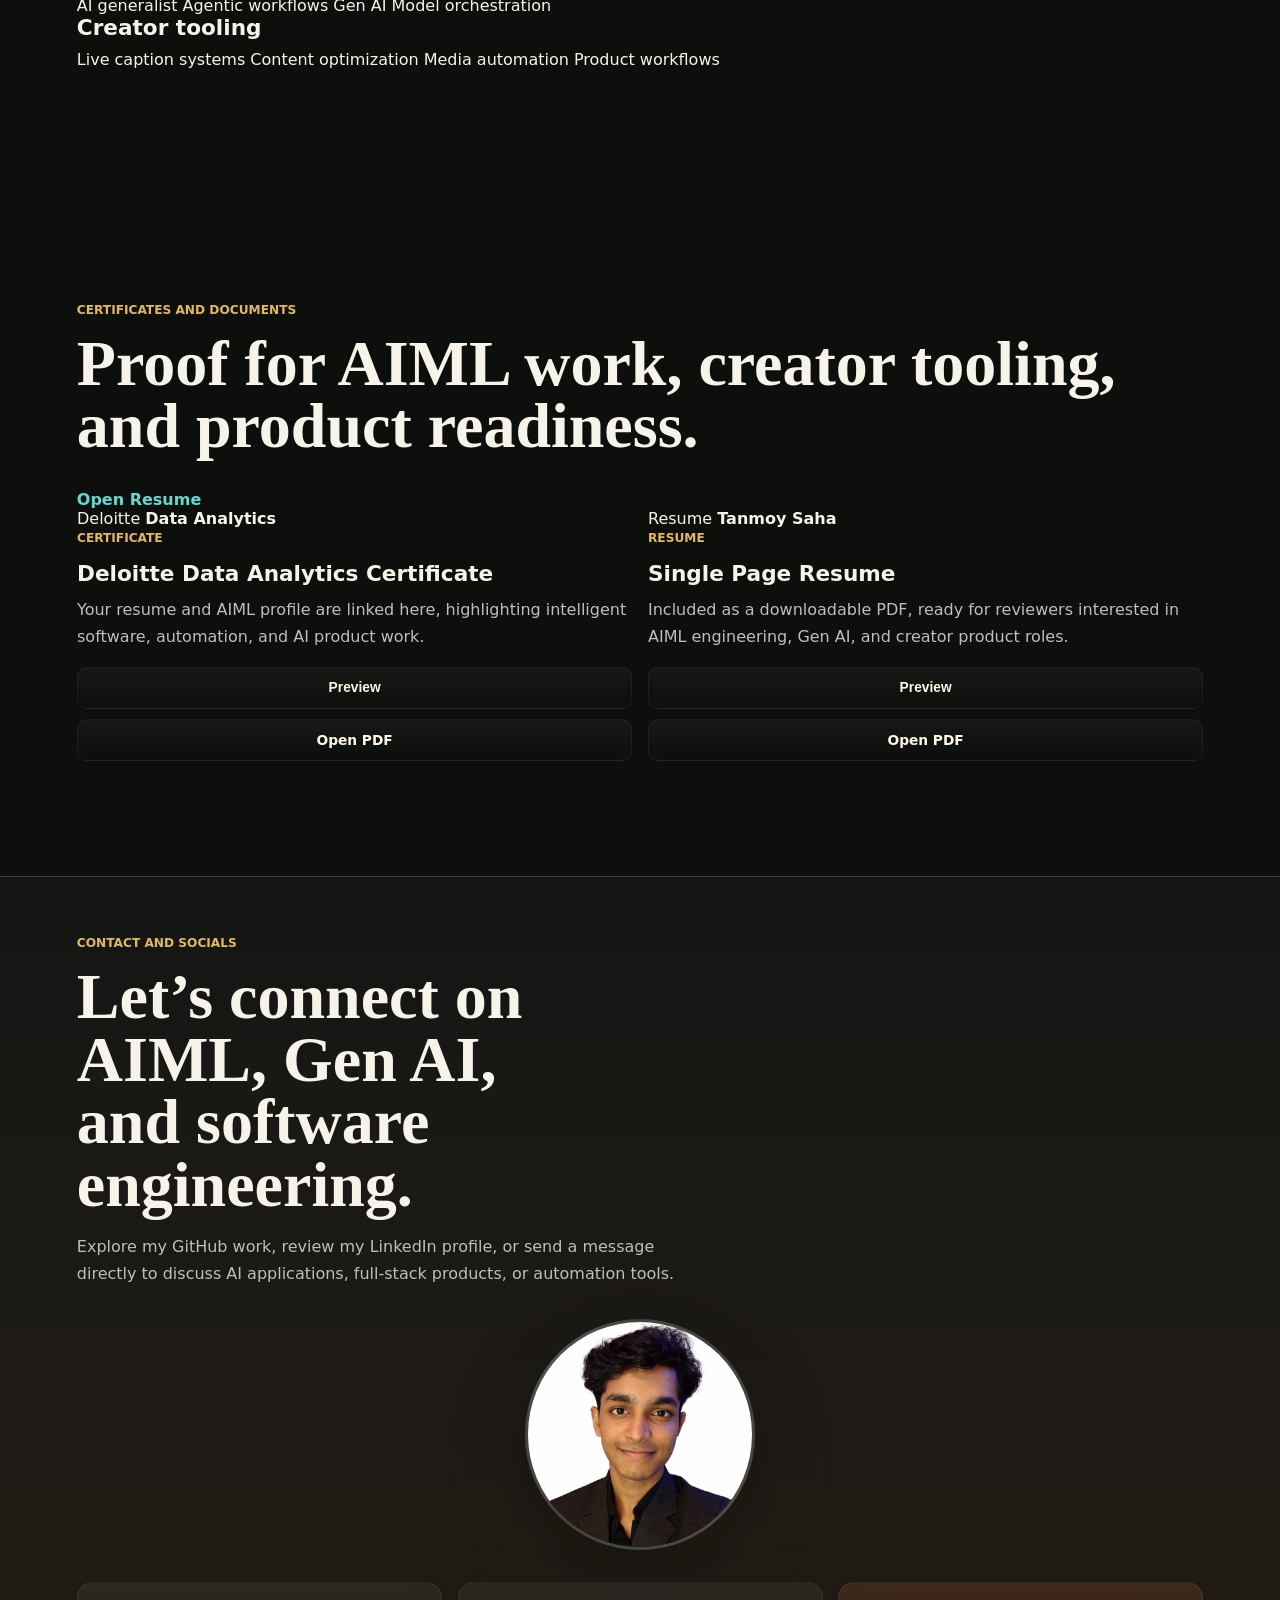
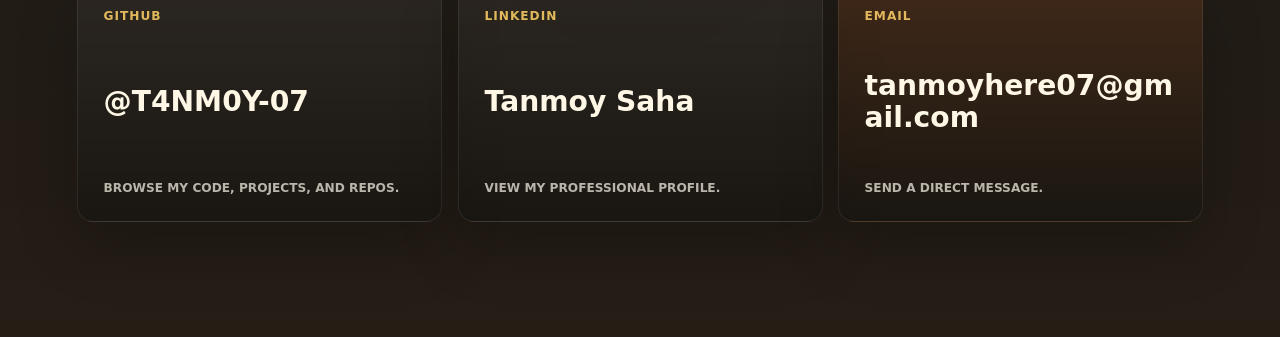
==== commit 12e77c97: "Add files via upload" ====
--- a/index.html
+++ b/index.html
@@ -1,92 +1,85 @@
 <!doctype html>
-<html lang="en">
+<html lang="en" class="preload">
   <head>
     <meta charset="utf-8" />
     <meta name="viewport" content="width=device-width, initial-scale=1" />
-    <title>Tanmoy Saha | AIML Portfolio</title>
-    <meta
-      name="description"
-      content="Portfolio of Tanmoy Saha, a B.Tech AIML student building machine learning, data analytics, and product-focused web projects."
-    />
-    <meta name="theme-color" content="#06080d" />
-    <link rel="stylesheet" href="styles.css" />
-  </head>
+      <title>Tanmoy Saha | AIML Engineer, AI Generalist, Gen AI & Agentic AI Specialist</title>
+      <meta
+        name="description"
+        content="Portfolio of Tanmoy Saha, an AIML engineer and AI generalist focused on intelligent software, full-stack engineering, and automation tools."
+      />
+      <meta name="theme-color" content="#06080d" />
+      <link rel="stylesheet" href="styles.css" />
+    </head>
   <body>
     <div class="scroll-progress" aria-hidden="true"><span id="scrollProgress"></span></div>
-    <canvas id="neuralCanvas" aria-hidden="true"></canvas>
-    <div class="noise" aria-hidden="true"></div>
+    <canvas id="cinema" aria-hidden="true"></canvas>
+    <div class="grain spotlight" aria-hidden="true"></div>
 
     <header class="site-header">
       <a class="brand" href="#home" aria-label="Tanmoy Saha home">
-        <span class="brand-mark">TS</span>
+        <span class="brand-mark"><img src="profilepic.webp" alt="Tanmoy Saha" class="brand-photo" /></span>
         <span>Tanmoy Saha</span>
       </a>
       <nav class="nav" aria-label="Primary navigation">
         <a href="#impact">Impact</a>
         <a href="#work">Work</a>
         <a href="#proof">Proof</a>
-        <a href="#launch">GitHub</a>
         <a href="#contact">Contact</a>
       </nav>
-      <a class="header-action" href="assets/tanmoy-saha-resume.pdf" target="_blank" rel="noreferrer">Resume</a>
+      <a class="header-cta" href="tanmoy-saha-resume.pdf" target="_blank" rel="noreferrer">Resume</a>
     </header>
 
     <main>
       <section class="hero" id="home">
         <div class="hero-copy">
-          <p class="eyebrow">B.Tech AIML student / data analytics / product builder</p>
-          <h1>Building intelligent products from data, models, and clean interfaces.</h1>
+          <p class="eyebrow">AIML Engineer / AI Generalist / Gen AI & Agentic AI Specialist</p>
+          <h1>Hi, I'm Tanmoy Saha.</h1>
           <p class="hero-text">
-            I am Tanmoy Saha, a B.Tech Artificial Intelligence and Machine Learning
-            student focused on turning raw data into useful systems, sharp demos,
-            and portfolio-ready proof of work.
+            I'm a Computer Science Engineering student in Artificial Intelligence & Machine Learning at
+            Siliguri Institute of Technology, West Bengal. I build AI-powered applications, full-stack web
+            projects, automation tools, and modern digital experiences.
           </p>
 
-          <div class="hero-actions" aria-label="Primary actions">
-            <a class="button primary" href="#work">See Projects</a>
-            <a class="button secondary" href="#proof">View Certificates</a>
-          </div>
+          <!-- Primary hero CTAs removed per request -->
 
           <dl class="hero-facts" aria-label="Quick profile facts">
             <div>
               <dt>Education</dt>
+              <dd>Siliguri Institute of Technology</dd>
+            </div>
+            <div>
+              <dt>Degree</dt>
               <dd>B.Tech AIML</dd>
             </div>
             <div>
-              <dt>Verified proof</dt>
-              <dd>Deloitte Data Analytics</dd>
-            </div>
-            <div>
-              <dt>Focus</dt>
-              <dd>ML, data, web apps</dd>
+              <dt>Phone</dt>
+              <dd>8653824118</dd>
             </div>
           </dl>
         </div>
 
-        <aside class="lab-card tilt-card" aria-label="Interactive AI lab preview">
+        <aside class="lab-card tilt-card" aria-label="AIML systems preview">
           <div class="lab-topbar">
             <span></span>
             <span></span>
             <span></span>
-            <strong>AIML-LAB</strong>
+            <strong>AIML LAB</strong>
           </div>
           <div class="lab-stage" aria-hidden="true">
             <div class="model-cube">
-              <span class="cube-face face-front">ML</span>
-              <span class="cube-face face-back">AI</span>
-              <span class="cube-face face-right">CV</span>
-              <span class="cube-face face-left">DS</span>
+              <span class="cube-face face-front">AI</span>
+              <span class="cube-face face-back">ML</span>
+              <span class="cube-face face-right">AG</span>
+              <span class="cube-face face-left">UI</span>
               <span class="cube-face face-top">PY</span>
-              <span class="cube-face face-bottom">UI</span>
+              <span class="cube-face face-bottom">UX</span>
             </div>
             <div class="ring ring-one"></div>
             <div class="ring ring-two"></div>
-            <div class="data-pill pill-one">JSONL</div>
-            <div class="data-pill pill-two">CSV</div>
-            <div class="data-pill pill-three">MODEL</div>
-          </div>
-          <div class="lab-readout">
-            <span>Data loaded</span>
+            <div class="data-pill pill-one">AGENT</div>
+            <div class="data-pill pill-two">CAP</div>
+            <div class="data-pill pill-three">FLOW</div>
             <strong id="readoutValue">87%</strong>
           </div>
         </aside>
@@ -95,51 +88,49 @@
       <section class="proof-band" aria-label="Portfolio proof highlights">
         <article>
           <span>01</span>
-          <strong>Real certificate file</strong>
-          <p>Deloitte Data Analytics certificate is linked in the viewer.</p>
+          <strong>AIML engineering focus</strong>
+          <p>Building intelligent software, automation products, and digital experiences.</p>
         </article>
         <article>
           <span>02</span>
-          <strong>Resume ready</strong>
-          <p>Your single-page resume PDF is included for GitHub hosting.</p>
+          <strong>Resume included</strong>
+          <p>The AIML engineer resume PDF is available for reviewers and recruiters.</p>
         </article>
         <article>
           <span>03</span>
-          <strong>Local project signals</strong>
-          <p>Redrob Hackathon, AI clip maker, Android app ideas, Python practice.</p>
+          <strong>Continuously learning</strong>
+          <p>Strengthening skills in Python, ML, full-stack development, and AI systems.</p>
         </article>
       </section>
 
       <section class="section impact" id="impact">
         <div class="section-heading">
           <p class="eyebrow">First impression</p>
-          <h2>Not just a template. A portfolio that proves direction.</h2>
+          <h2>What I do and where I'm headed.</h2>
         </div>
         <div class="impact-grid">
           <article class="impact-card tilt-card">
-            <span>What I am becoming</span>
-            <h3>Industry-ready AIML engineer</h3>
+            <span>What I do</span>
+            <h3>Build AI-powered applications</h3>
             <p>
-              My goal is to grow from classroom concepts into practical AI systems:
-              loaders, validators, dashboards, prediction workflows, and clear user
-              interfaces.
+              I create AI tools, automation systems, and full-stack experiences
+              that solve real-world problems and improve developer workflows.
             </p>
           </article>
           <article class="impact-card tilt-card">
-            <span>What I can show</span>
-            <h3>Data + code + presentation</h3>
+            <span>Current focus</span>
+            <h3>Learn, build, and experiment</h3>
             <p>
-              The page highlights real local proof, including a data analytics
-              certificate, resume, hackathon files, and project concepts that can
-              become case studies.
+              I'm expanding skills in Python, data structures, machine learning,
+              and software engineering through practical, hands-on projects.
             </p>
           </article>
           <article class="impact-card tilt-card">
-            <span>What recruiters see</span>
-            <h3>Clarity within seconds</h3>
+            <span>My goal</span>
+            <h3>Become a world-class AI engineer</h3>
             <p>
-              The layout leads with your identity, skills, proof, project evidence,
-              and contact points instead of burying important information.
+              I aspire to contribute to impactful technologies and build software
+              products that reach millions while pursuing entrepreneurial vision.
             </p>
           </article>
         </div>
@@ -149,89 +140,47 @@
         <div class="section-heading split">
           <div>
             <p class="eyebrow">Selected work</p>
-            <h2>Real project signals shaped into strong case-study cards.</h2>
+            <h2>AI applications, automation tools, and digital experiences.</h2>
           </div>
           <div class="filters" aria-label="Project filters">
             <button class="filter-button is-active" type="button" data-filter="all">All</button>
-            <button class="filter-button" type="button" data-filter="data">Data</button>
-            <button class="filter-button" type="button" data-filter="web">Web</button>
-            <button class="filter-button" type="button" data-filter="learning">Learning</button>
+            <button class="filter-button" type="button" data-filter="ai">AI</button>
           </div>
         </div>
 
         <div class="project-grid">
-          <article class="project-card featured tilt-card" data-project-category="data">
-            <div class="project-visual visual-redrob">
-              <span>RANKING PIPELINE</span>
+          <article class="project-card tilt-card" data-project-category="ai">
+            <div class="project-visual visual-clip">
+              <span>VIDEO AI</span>
             </div>
             <div class="project-content">
-              <p class="tag">Data engineering / Hackathon</p>
-              <h3>Redrob Hackathon Candidate Ranking Toolkit</h3>
+              <p class="tag">AI workflow</p>
+              <h3>Long-form video intelligence</h3>
               <p>
-                Local project files show a hybrid JSONL loader and CSV submission
-                validator for a candidate ranking challenge. Strong portfolio angle:
-                parsing large datasets, validating schemas, and preparing ranked
-                outputs.
-              </p>
-              <ul class="project-points">
-                <li>Python loader for normal and gzip JSONL files</li>
-                <li>Submission validator with strict CSV rules</li>
-                <li>Evidence path: Desktop/Redrob_Hackathon</li>
-              </ul>
-            </div>
-          </article>
-
-          <article class="project-card tilt-card" data-project-category="web">
-            <div class="project-visual visual-clip">
-              <span>AI MEDIA</span>
-            </div>
-            <div class="project-content">
-              <p class="tag">AI product concept</p>
-              <h3>AI Clip Maker</h3>
-              <p>
-                A local project folder that can become a polished case study around
-                AI-assisted content creation, asset workflows, and creator tooling.
+                A solo project focused on AI-assisted video processing, automation,
+                and extracting usable signals from long-form content.
               </p>
               <ul class="project-points">
                 <li>Evidence path: Desktop/ai-clip-maker</li>
-                <li>Best next step: add screenshots and workflow notes</li>
+                <li>Focus: video intelligence, automation, and content tooling</li>
               </ul>
             </div>
           </article>
 
-          <article class="project-card tilt-card" data-project-category="web">
+          <article class="project-card tilt-card" data-project-category="ai">
             <div class="project-visual visual-mobile">
-              <span>MOBILE APP</span>
+              <span>CONTENT AI</span>
             </div>
             <div class="project-content">
-              <p class="tag">Android / Product UI</p>
-              <h3>ViralBoost Mobile App Idea</h3>
+              <p class="tag">Optimization tooling</p>
+              <h3>Creator reach optimization</h3>
               <p>
-                Your web_app_ideas folder includes Android app structure under a
-                ViralBoost package, which can be presented as a product-thinking and
-                mobile UI exploration.
+                A project focused on improving content performance through AI-driven
+                optimization, analytics, and workflow automation.
               </p>
               <ul class="project-points">
                 <li>Evidence path: Desktop/web_app_ideas</li>
-                <li>Strong angle: creator growth and automation tooling</li>
-              </ul>
-            </div>
-          </article>
-
-          <article class="project-card tilt-card" data-project-category="learning">
-            <div class="project-visual visual-python">
-              <span>PYTHON</span>
-            </div>
-            <div class="project-content">
-              <p class="tag">Programming foundation</p>
-              <h3>Python Learning Lab</h3>
-              <p>
-                A compact foundation project showing Python basics, date handling,
-                user input, and step-by-step learning habits.
-              </p>
-              <ul class="project-points">
-                <li>Evidence path: Desktop/Python Class/main.py</li>
-                <li>Best next step: convert exercises into mini demos</li>
+                <li>Focus: content optimization, creator reach, and AI insights</li>
               </ul>
             </div>
           </article>
@@ -241,29 +190,29 @@
       <section class="section skills">
         <div class="section-heading">
           <p class="eyebrow">Skill map</p>
-          <h2>AIML foundation with product-building range.</h2>
+          <h2>AIML, agentic systems, and creator tooling skills.</h2>
         </div>
         <div class="skill-board" aria-label="Skill board">
           <article class="skill-lane">
-            <h3>AI and Data</h3>
-            <span>Machine Learning</span>
-            <span>Data Analytics</span>
-            <span>JSON / JSONL</span>
-            <span>CSV validation</span>
+            <h3>Core development</h3>
+            <span>Python</span>
+            <span>C/C++</span>
+            <span>Frontend development</span>
+            <span>Web integration</span>
           </article>
           <article class="skill-lane">
-            <h3>Programming</h3>
-            <span>Python</span>
-            <span>C basics</span>
-            <span>File handling</span>
-            <span>Automation mindset</span>
+            <h3>AI systems</h3>
+            <span>AI generalist</span>
+            <span>Agentic workflows</span>
+            <span>Gen AI</span>
+            <span>Model orchestration</span>
           </article>
           <article class="skill-lane">
-            <h3>Product UI</h3>
-            <span>HTML</span>
-            <span>CSS</span>
-            <span>JavaScript</span>
-            <span>Responsive layouts</span>
+            <h3>Creator tooling</h3>
+            <span>Live caption systems</span>
+            <span>Content optimization</span>
+            <span>Media automation</span>
+            <span>Product workflows</span>
           </article>
         </div>
       </section>
@@ -272,9 +221,9 @@
         <div class="section-heading split">
           <div>
             <p class="eyebrow">Certificates and documents</p>
-            <h2>Viewer-ready proof for recruiters and collaborators.</h2>
-          </div>
-          <a class="text-link" href="assets/tanmoy-saha-resume.pdf" target="_blank" rel="noreferrer">Open Resume</a>
+            <h2>Proof for AIML work, creator tooling, and product readiness.</h2>
+          </div>
+          <a class="text-link" href="tanmoy-saha-resume.pdf" target="_blank" rel="noreferrer">Open Resume</a>
         </div>
 
         <div class="document-grid">
@@ -286,7 +235,7 @@
             <div class="document-body">
               <p class="tag">Certificate</p>
               <h3>Deloitte Data Analytics Certificate</h3>
-              <p>Real PDF copied into the portfolio assets folder for local and GitHub Pages viewing.</p>
+              <p>Your resume and AIML profile are linked here, highlighting intelligent software, automation, and AI product work.</p>
               <div class="card-actions">
                 <button
                   class="button secondary compact"
@@ -309,7 +258,7 @@
             <div class="document-body">
               <p class="tag">Resume</p>
               <h3>Single Page Resume</h3>
-              <p>Included as a downloadable PDF, ready for the portfolio contact section and GitHub Pages.</p>
+              <p>Included as a downloadable PDF, ready for reviewers interested in AIML engineering, Gen AI, and creator product roles.</p>
               <div class="card-actions">
                 <button
                   class="button secondary compact"
@@ -325,62 +274,35 @@
           </article>
         </div>
       </section>
-
-      <section class="section launch" id="launch">
-        <div class="section-heading">
-          <p class="eyebrow">GitHub Pages ready</p>
-          <h2>Static, fast, and ready to publish from a GitHub repository.</h2>
-        </div>
-        <div class="launch-grid">
-          <article class="launch-step tilt-card">
-            <span>Step 01</span>
-            <h3>Create repository</h3>
-            <p>Name it <code>yourusername.github.io</code> for a personal website.</p>
-          </article>
-          <article class="launch-step tilt-card">
-            <span>Step 02</span>
-            <h3>Upload files</h3>
-            <p>Upload <code>index.html</code>, <code>styles.css</code>, <code>script.js</code>, <code>assets</code>, and <code>.nojekyll</code>.</p>
-          </article>
-          <article class="launch-step tilt-card">
-            <span>Step 03</span>
-            <h3>Enable Pages</h3>
-            <p>In repository Settings, choose Pages, deploy from branch, then select <code>main</code> and root.</p>
-          </article>
-        </div>
-      </section>
-
       <section class="section contact" id="contact">
         <div class="contact-copy">
           <p class="eyebrow">Contact and socials</p>
-          <h2>Make it easy for people to remember you and reach you.</h2>
+          <h2>Let’s connect on AIML, Gen AI, and software engineering.</h2>
           <p>
-            Add your real GitHub, LinkedIn, email, college, year, and best project
-            links here. I have left the pending fields obvious so you can replace
-            them before publishing.
+            Explore my GitHub work, review my LinkedIn profile, or send a message directly to discuss AI applications, full-stack products, or automation tools.
           </p>
         </div>
+        <div class="contact-profile">
+          <div class="profile-frame">
+            <img src="profilepic.webp" alt="Tanmoy Saha portrait" />
+          </div>
+        </div>
         <div class="social-grid">
-          <a class="social-card tilt-card" href="assets/tanmoy-saha-resume.pdf" target="_blank" rel="noreferrer">
-            <span>Resume</span>
-            <strong>Download PDF</strong>
-            <small>tanmoy-saha-resume.pdf</small>
+          <a class="social-card tilt-card" href="https://github.com/T4NM0Y-07" target="_blank" rel="noreferrer">
+            <span>GitHub</span>
+            <strong>@T4NM0Y-07</strong>
+            <small>Browse my code, projects, and repos.</small>
           </a>
-          <a class="social-card tilt-card pending" href="https://github.com/" target="_blank" rel="noreferrer">
-            <span>GitHub</span>
-            <strong>Profile link pending</strong>
-            <small>Send your GitHub username</small>
+          <a class="social-card tilt-card" href="https://www.linkedin.com/in/tanmoy-saha-a2b7a3379?utm_source=share_via&utm_content=profile&utm_medium=member_android" target="_blank" rel="noreferrer">
+            <span>LinkedIn</span>
+            <strong>Tanmoy Saha</strong>
+            <small>View my professional profile.</small>
           </a>
-          <a class="social-card tilt-card pending" href="https://www.linkedin.com/" target="_blank" rel="noreferrer">
-            <span>LinkedIn</span>
-            <strong>Profile link pending</strong>
-            <small>Send your LinkedIn URL</small>
+          <a class="social-card tilt-card email-card" href="mailto:tanmoyhere07@gmail.com">
+            <span>Email</span>
+            <strong>tanmoyhere07@gmail.com</strong>
+            <small>Send a direct message.</small>
           </a>
-          <button class="social-card tilt-card pending" id="copyEmail" type="button">
-            <span>Email</span>
-            <strong>tanmoy@example.com</strong>
-            <small>Click to copy placeholder</small>
-          </button>
         </div>
       </section>
     </main>
--- a/styles.css
+++ b/styles.css
@@ -114,6 +114,25 @@
   min-width: 0;
 }
 
+/* Small animated top progress bar */
+.scroll-progress {
+  position: fixed;
+  top: 0;
+  left: 0;
+  right: 0;
+  height: 3px;
+  z-index: 60;
+  background: transparent;
+}
+.scroll-progress > span#scrollProgress {
+  display: block;
+  height: 100%;
+  width: 0%;
+  background: linear-gradient(90deg, var(--cyan), var(--ember));
+  box-shadow: 0 6px 18px rgba(100, 217, 209, 0.12);
+  transition: width 160ms linear;
+}
+
 .brand {
   display: inline-flex;
   align-items: center;
@@ -122,12 +141,26 @@
 }
 
 .brand-mark {
-  display: grid;
-  width: 2.35rem;
-  height: 2.35rem;
+  display: inline-grid;
+  width: clamp(2rem, 3.2vw, 2.6rem);
+  height: clamp(2rem, 3.2vw, 2.6rem);
   place-items: center;
-  border: 1px solid var(--line);
-  background: rgba(255, 247, 230, 0.08);
+  border: 1px solid rgba(248, 243, 232, 0.08);
+  background: rgba(255, 247, 230, 0.04);
+  border-radius: 50%;
+  overflow: hidden;
+}
+
+.brand-photo {
+  width: 100%;
+  height: 100%;
+  object-fit: cover;
+  display: block;
+}
+
+@media (max-width: 520px) {
+  .brand-photo { display: none; }
+  .brand-mark { width: 1.35rem; height: 1.35rem; }
 }
 
 .nav {
@@ -145,6 +178,24 @@
 .nav a:hover {
   color: var(--ink);
 }
+
+/* Nav underline effect */
+.nav a {
+  position: relative;
+}
+.nav a::after {
+  content: "";
+  position: absolute;
+  left: 50%;
+  transform: translateX(-50%);
+  bottom: -8px;
+  width: 0;
+  height: 3px;
+  background: linear-gradient(90deg, var(--cyan), var(--ember));
+  border-radius: 2px;
+  transition: width 220ms cubic-bezier(.2,.9,.2,1);
+}
+.nav a:hover::after { width: 60%; }
 
 .header-cta {
   justify-self: end;
@@ -165,8 +216,28 @@
   position: relative;
 }
 
+/* Hero reveal + subtle parallax */
+/* Apply parallax to the inner copy only so fixed CTAs are not affected by transforms on the hero container. */
+.hero { will-change: auto; }
+.hero-copy { transform: translate3d(var(--hero-px, 0), var(--hero-py, 0), 0); transition: transform 220ms linear; }
+.hero .hero-copy, .hero h1 { transform: translateY(18px); opacity: 0; transition: transform 680ms cubic-bezier(.2,.9,.2,1), opacity 600ms ease; }
+.hero.is-visible .hero-copy, .hero.is-visible h1 { transform: none; opacity: 1; }
+
+/* Hero actions entrance */
+.hero-actions { opacity: 0; transform: translateY(22px); transition: transform 640ms cubic-bezier(.2,.9,.2,1), opacity 520ms ease; }
+.hero.is-visible .hero-actions { opacity: 1; transform: none; }
+
+/* Disable transitions while preloading to avoid layout jumps */
+.preload .hero-copy,
+.preload .hero-actions,
+.preload .brand-mark { transition: none !important; }
+
+/* header thumbnail ring on hover */
+.brand-mark { transition: box-shadow 240ms ease, transform 240ms ease; }
+.brand-mark:hover { box-shadow: 0 6px 18px rgba(100,217,209,0.14); transform: scale(1.06); }
+
 .hero::before {
-  content: "01  ML  CV  NLP  DATA  PYTHON  MODEL";
+  content: "01  FPS  GPU  CPU  RAM  CAPTURE  PLAY";
   position: absolute;
   right: clamp(1rem, 6vw, 5.5rem);
   bottom: 2rem;
@@ -259,14 +330,71 @@
 
 .button.primary {
   border-color: transparent;
-  background: var(--paper);
-  color: #17120d;
+  background: linear-gradient(90deg, rgba(100,217,209,0.98), rgba(255,122,47,0.95));
+  color: #0b0b08;
+  box-shadow: 0 18px 48px rgba(100,217,209,0.12), 0 8px 28px rgba(255,122,47,0.06);
 }
 
 .button.ghost {
   background: rgba(248, 243, 232, 0.07);
   color: var(--ink);
 }
+
+.button.secondary {
+  background: linear-gradient(180deg, rgba(255,255,255,0.04), rgba(13,15,13,0.12));
+  border: 1px solid rgba(248,243,232,0.06);
+  color: var(--paper);
+  backdrop-filter: blur(6px);
+}
+
+.button {
+  border-radius: 10px;
+}
+
+/* Larger CTA rail on desktop (fixed + matches hero text entrance) */
+@media (min-width: 920px) {
+  .hero-actions {
+    position: fixed;
+    right: clamp(1.6rem, 5vw, 4.8rem);
+    top: 50%;
+    /* start slightly lower (18px) like the hero text, then move to centered */
+    transform: translateY(calc(-50% + 18px));
+    display: flex;
+    flex-direction: column;
+    align-items: stretch;
+    gap: 1rem;
+    z-index: 12;
+    opacity: 0;
+    transition: transform 680ms cubic-bezier(.2,.9,.2,1), opacity 600ms ease;
+  }
+
+  .hero.is-visible .hero-actions {
+    transform: translateY(-50%);
+    opacity: 1;
+  }
+
+  .hero-actions .button {
+    padding: 0.95rem 1.2rem;
+    font-size: 1rem;
+    min-width: 11.2rem;
+    min-height: 3.4rem;
+    justify-content: center;
+  }
+
+  .hero-actions .button.primary { min-width: 13rem; }
+}
+
+/* Make header resume button match hero style */
+.header-cta {
+  padding: 0.66rem 1rem;
+  border-radius: 8px;
+  background: linear-gradient(90deg, rgba(100,217,209,0.12), rgba(255,122,47,0.08));
+  border: 1px solid rgba(226,184,92,0.24);
+  color: var(--paper);
+  font-weight: 800;
+}
+
+.header-cta:hover { transform: translateY(-2px); }
 
 .hero-panel {
   display: grid;
@@ -399,6 +527,90 @@
   top: 36%;
 }
 
+/* Improved proof-band & hero readability */
+.hero::before {
+  opacity: 0.11;
+  color: rgba(248, 243, 232, 0.09);
+}
+
+.proof-band {
+  position: relative;
+  z-index: 12;
+  display: grid;
+  grid-template-columns: repeat(3, minmax(0, 1fr));
+  gap: 1rem;
+  align-items: start;
+  padding: clamp(1rem, 3vw, 2.5rem) clamp(1rem, 6vw, 5.5rem);
+  margin: 0 auto;
+  max-width: 1200px;
+  background: linear-gradient(180deg, rgba(13,15,13,0.36), rgba(13,15,13,0.22));
+  border: 1px solid rgba(248,243,232,0.04);
+  border-radius: 12px;
+  backdrop-filter: blur(6px) saturate(120%);
+}
+
+.proof-band article {
+  display: flex;
+  flex-direction: column;
+  gap: 0.45rem;
+  padding: 1.1rem 1.2rem;
+  background: linear-gradient(180deg, rgba(255,255,255,0.02), rgba(13,15,13,0.02));
+  border-radius: 8px;
+  border: 1px solid rgba(255,255,255,0.02);
+}
+
+.proof-band article span {
+  color: var(--muted);
+  font-weight: 700;
+}
+
+.proof-band article strong {
+  color: var(--ink);
+  font-size: 1.05rem;
+}
+
+.proof-band article p {
+  margin: 0;
+  color: var(--muted);
+  line-height: 1.45;
+}
+
+/* Make proof-band more prominent on small screens */
+@media (max-width: 880px) {
+  .proof-band {
+    grid-template-columns: 1fr;
+    padding: 1.2rem;
+    gap: 0.9rem;
+  }
+
+  .hero {
+    padding-top: 6.5rem;
+  }
+}
+
+/* Tidy up document cards below */
+.document-grid {
+  display: grid;
+  grid-template-columns: repeat(auto-fit, minmax(240px, 1fr));
+  gap: 1rem;
+  align-items: start;
+}
+
+.document-card .document-body .card-actions {
+  display: flex;
+  gap: 0.6rem;
+  margin-top: 0.6rem;
+}
+
+/* Slightly dim the horizon lines behind foreground content */
+.scroll-progress,
+.site-header,
+.proof-band,
+.document-grid,
+.contact-copy {
+  position: relative;
+}
+
 .chip-three {
   left: 25%;
   bottom: 8%;
@@ -542,30 +754,22 @@
 
 .project-grid {
   display: grid;
-  grid-template-columns: 1.12fr 0.88fr;
+  grid-template-columns: repeat(2, minmax(0, 1fr));
   gap: 1rem;
+  margin-top: 2rem;
 }
 
 .project-card {
   border: 1px solid var(--line);
-  background: rgba(248, 243, 232, 0.055);
-  box-shadow: var(--shadow);
+  background: rgba(248, 243, 232, 0.05);
+  box-shadow: 0 18px 64px rgba(0, 0, 0, 0.22);
   overflow: hidden;
-  transform-style: preserve-3d;
-}
-
-.project-card.featured {
-  grid-row: span 2;
 }
 
 .project-visual {
-  min-height: 18rem;
+  min-height: 17rem;
   position: relative;
   overflow: hidden;
-}
-
-.featured .project-visual {
-  min-height: 29rem;
 }
 
 .project-visual::before,
@@ -583,27 +787,40 @@
   transform: perspective(42rem) rotateX(60deg) rotateZ(12deg);
 }
 
-.visual-one {
-  background:
-    radial-gradient(circle at 50% 50%, rgba(255, 247, 230, 0.12), transparent 7rem),
-    linear-gradient(135deg, rgba(255, 122, 47, 0.72), transparent 42%),
-    linear-gradient(45deg, #141414, #24332d);
-}
-
-.visual-two {
-  background:
-    radial-gradient(circle at 70% 25%, rgba(100, 217, 209, 0.55), transparent 8rem),
-    linear-gradient(135deg, #101512, #2b1715 55%, #3d3720);
-}
-
-.visual-three {
-  background:
-    radial-gradient(circle at 28% 25%, rgba(225, 92, 116, 0.54), transparent 8rem),
-    linear-gradient(135deg, #17110e, #102321 58%, #2c2514);
-}
-
-.project-body {
-  padding: 1.2rem;
+.project-content {
+  padding: 1.5rem;
+}
+
+.project-content .tag {
+  margin-bottom: 0.7rem;
+}
+
+.project-points {
+  margin: 1rem 0 0;
+  padding-left: 1.3rem;
+  color: var(--muted);
+}
+
+.project-points li {
+  margin-bottom: 0.65rem;
+}
+
+.visual-clip,
+.visual-mobile {
+  background: linear-gradient(135deg, rgba(100, 217, 209, 0.2), rgba(255, 122, 47, 0.12));
+}
+
+.visual-clip::before,
+.visual-mobile::before,
+.visual-clip::after,
+.visual-mobile::after {
+  display: none;
+}
+
+@media (max-width: 900px) {
+  .project-grid {
+    grid-template-columns: 1fr;
+  }
 }
 
 .skill-list {
@@ -701,23 +918,82 @@
   opacity: 0.78;
 }
 
+.social-grid {
+  display: grid;
+  grid-template-columns: repeat(3, minmax(0, 1fr));
+  gap: 1rem;
+  margin-top: 2rem;
+}
+
 .social-card {
-  min-height: 13.5rem;
+  min-height: 15rem;
   display: grid;
   align-content: space-between;
-  gap: 1rem;
-  padding: 1.1rem;
+  gap: 0.9rem;
+  padding: 1.6rem;
+  border-radius: 1rem;
+  border: 1px solid rgba(255, 255, 255, 0.08);
+  background: linear-gradient(180deg, rgba(255, 255, 255, 0.05), rgba(13, 15, 13, 0.42));
+  box-shadow: 0 24px 60px rgba(0, 0, 0, 0.22);
+  transition: transform 200ms ease, border-color 200ms ease, background 200ms ease;
+}
+
+.social-card:hover {
+  transform: translateY(-4px);
+  border-color: rgba(100, 217, 209, 0.55);
+  background: linear-gradient(180deg, rgba(65, 188, 189, 0.12), rgba(13, 15, 13, 0.46));
+}
+
+.social-card span {
+  color: var(--gold);
+  letter-spacing: 0.08em;
 }
 
 .social-card strong {
   display: block;
   color: var(--paper);
-  font-size: clamp(1.25rem, 2.1vw, 2rem);
-  line-height: 1.08;
+  font-size: clamp(1.35rem, 2.2vw, 2.25rem);
+  line-height: 1.12;
+  white-space: normal;
+  overflow-wrap: break-word;
+  word-break: break-word;
 }
 
 .social-card small {
-  color: var(--cyan);
+  color: rgba(248, 243, 232, 0.72);
+}
+
+.social-card.email-card {
+  background: linear-gradient(180deg, rgba(255, 122, 47, 0.14), rgba(13, 15, 13, 0.42));
+}
+
+.contact-profile {
+  display: flex;
+  justify-content: center;
+  margin: 2rem 0 0;
+}
+
+.profile-frame {
+  width: clamp(10rem, 18vw, 18rem);
+  aspect-ratio: 1 / 1;
+  border-radius: 50%;
+  overflow: hidden;
+  border: 3px solid rgba(255, 255, 255, 0.18);
+  box-shadow: 0 24px 80px rgba(0, 0, 0, 0.24);
+  background: radial-gradient(circle at top left, rgba(100, 217, 209, 0.18), transparent 38%),
+    radial-gradient(circle at bottom right, rgba(255, 122, 47, 0.14), transparent 35%);
+}
+
+.profile-frame img {
+  width: 100%;
+  height: 100%;
+  object-fit: cover;
+}
+
+@media (max-width: 900px) {
+  .social-grid {
+    grid-template-columns: 1fr;
+  }
 }
 
 .muted-link small {
@@ -805,15 +1081,18 @@
 }
 
 .contact {
-  display: grid;
-  grid-template-columns: minmax(0, 1fr) auto;
+  display: block;
   gap: 2rem;
-  align-items: end;
-  min-height: 70vh;
+  min-height: auto;
   background:
-    linear-gradient(180deg, transparent, rgba(255, 122, 47, 0.1)),
+    linear-gradient(180deg, transparent, rgba(255, 122, 47, 0.08)),
     rgba(255, 247, 230, 0.03);
   border-top: 1px solid var(--line);
+  padding-top: 2.5rem;
+}
+
+.contact-copy {
+  max-width: 55rem;
 }
 
 .contact h2 {
@@ -821,7 +1100,25 @@
 }
 
 .contact p {
-  max-width: 44rem;
+  max-width: 40rem;
+  margin-top: 1rem;
+}
+
+.social-grid {
+  display: grid;
+  grid-template-columns: repeat(3, minmax(0, 1fr));
+  gap: 1rem;
+  margin-top: 2rem;
+}
+
+@media (max-width: 900px) {
+  .contact {
+    padding-top: 1.5rem;
+  }
+
+  .social-grid {
+    grid-template-columns: 1fr;
+  }
 }
 
 @keyframes ticker {
@@ -900,8 +1197,8 @@
     align-self: stretch;
   }
 
-  .project-card.featured {
-    grid-row: auto;
+  .project-grid {
+    gap: 1rem;
   }
 
   .featured .project-visual,
@@ -914,10 +1211,10 @@
   }
 }
 
-@media (max-width: 620px) {
-  .site-header {
-    padding: 0.85rem 1rem;
-  }
+@media (max-width: 520px) {
+  .brand-photo { display: block; }
+  .brand-mark { width: 1.6rem; height: 1.6rem; }
+}
 
   .header-cta {
     display: none;
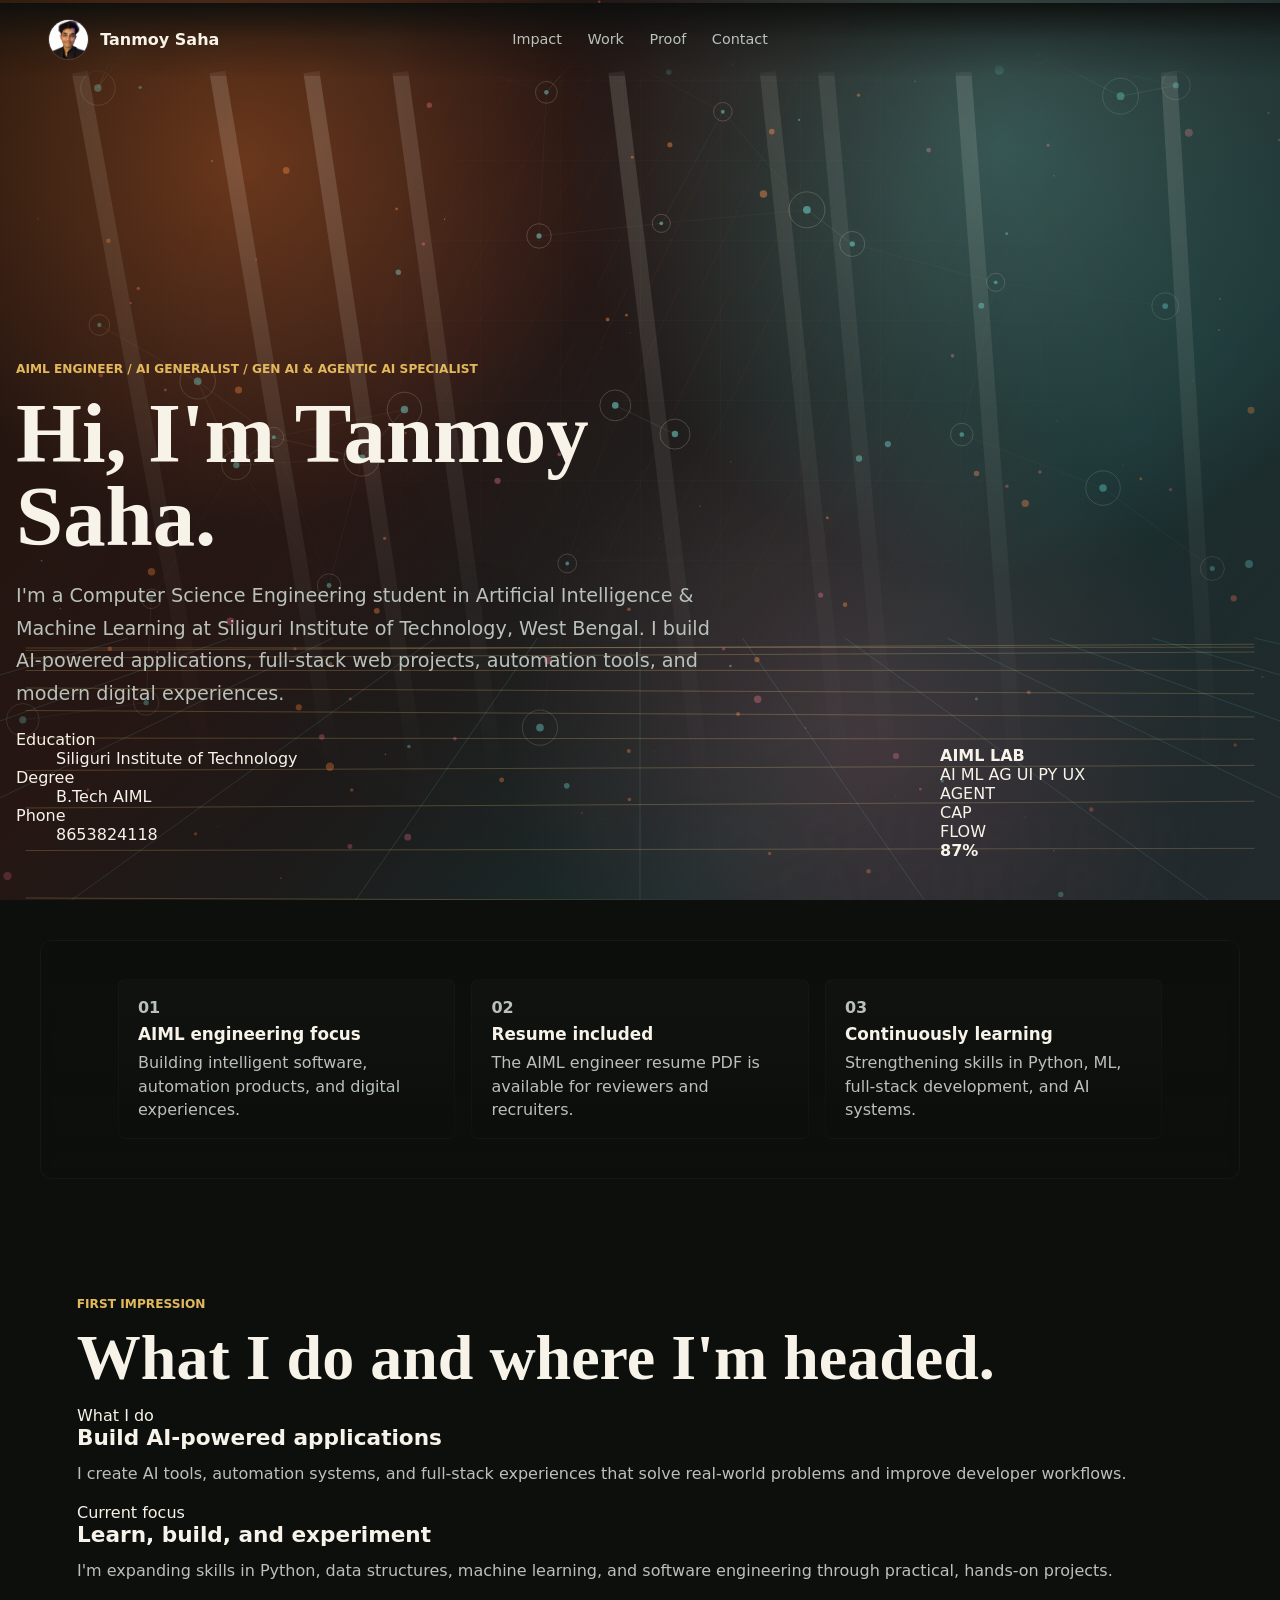
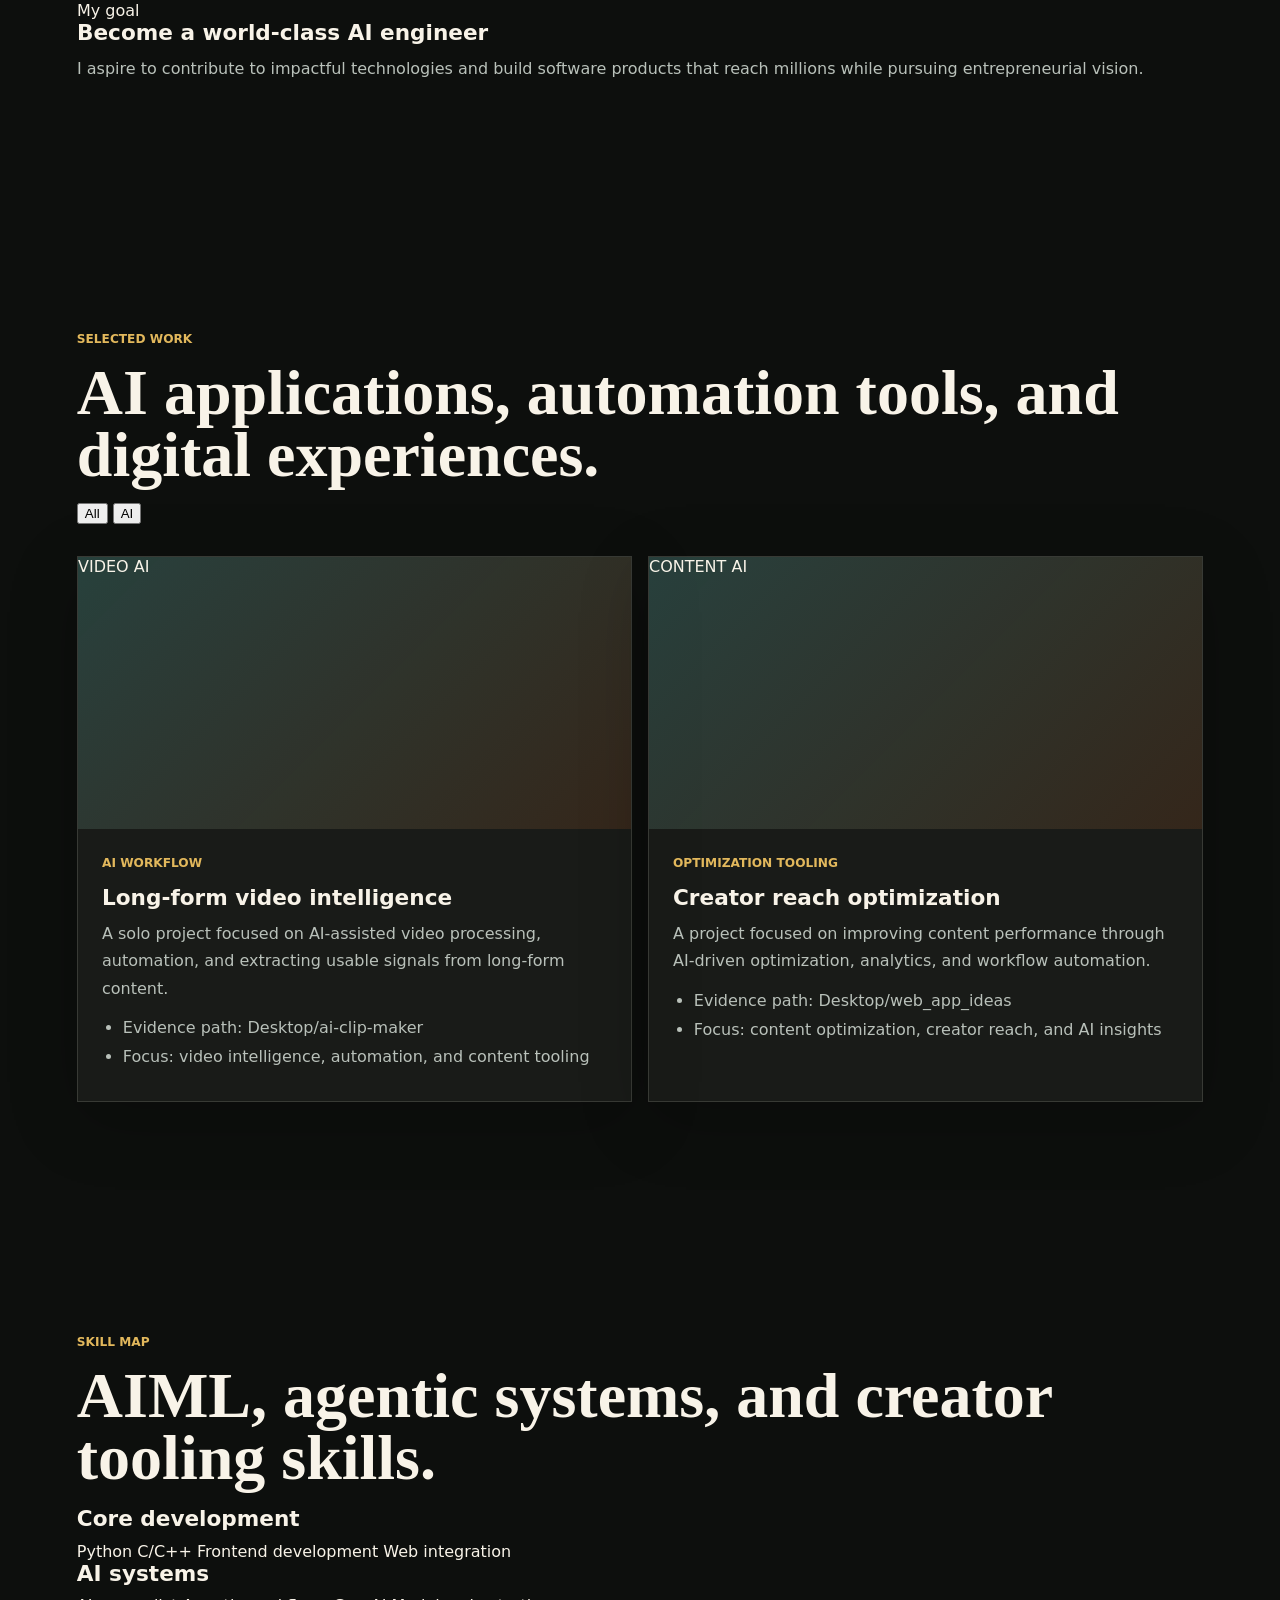
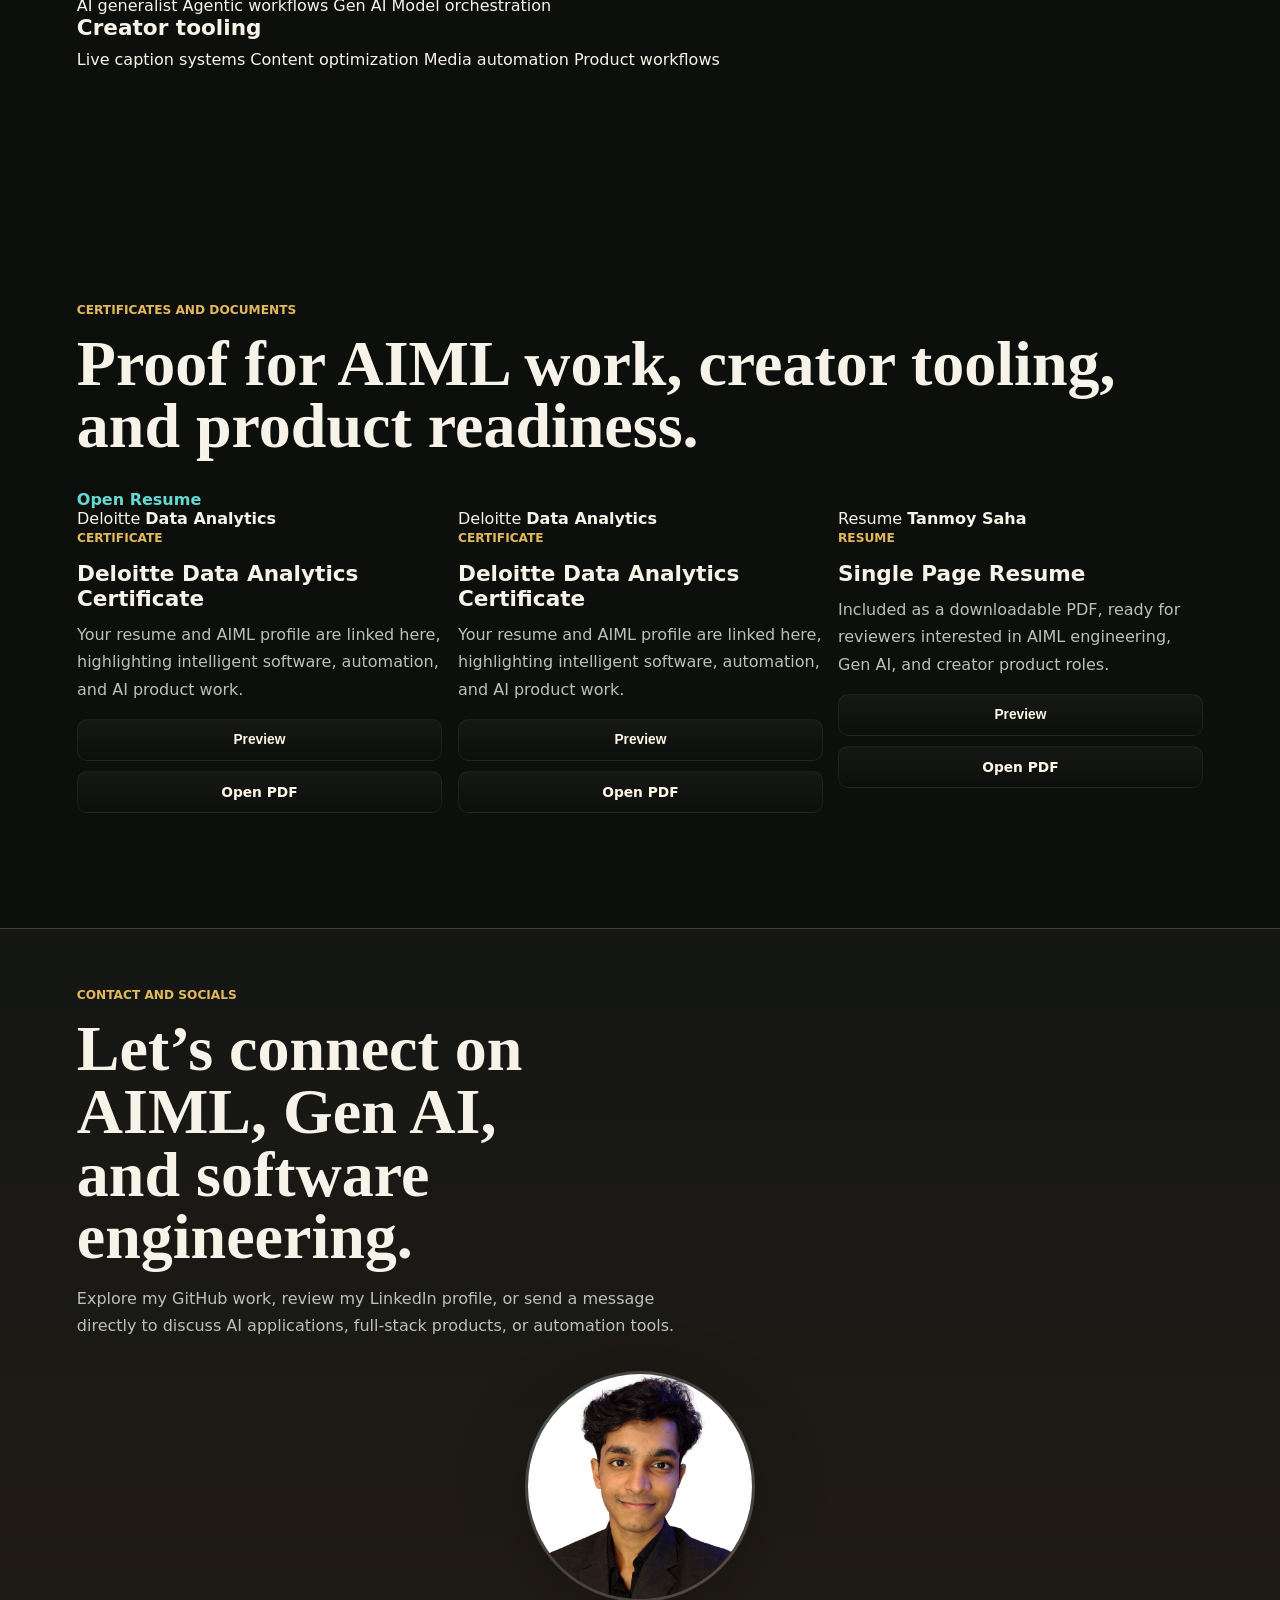
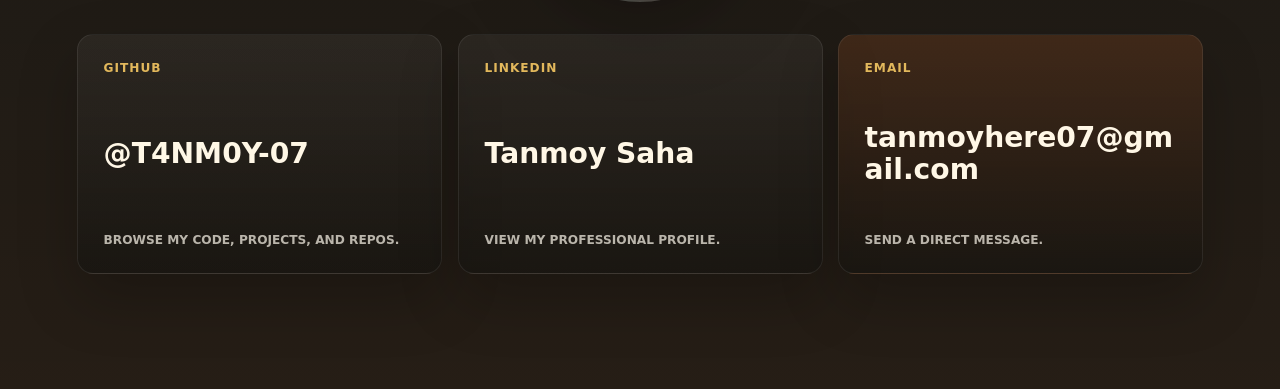
==== commit b1374987: "Update index.html" ====
--- a/index.html
+++ b/index.html
@@ -250,6 +250,32 @@
             </div>
           </article>
 
+          <!--remove in future-->
+                    <article class="document-card tilt-card">
+            <div class="document-cover cover-certificate">
+              <span>Deloitte</span>
+              <strong>Data Analytics</strong>
+            </div>
+            <div class="document-body">
+              <p class="tag">Certificate</p>
+              <h3>Deloitte Data Analytics Certificate</h3>
+              <p>Your resume and AIML profile are linked here, highlighting intelligent software, automation, and AI product work.</p>
+              <div class="card-actions">
+                <button
+                  class="button secondary compact"
+                  type="button"
+                  data-document-title="Deloitte Data Analytics Certificate"
+                  data-document-src="deloitte-data-analytics-certificate.pdf"
+                >
+                  Preview
+                </button>
+                <a class="button secondary compact" href="deloitte-data-analytics-certificate.pdf" target="_blank" rel="noreferrer">Open PDF</a>
+              </div>
+            </div>
+          </article>
+
+          <!--revove till this-->
+
           <article class="document-card tilt-card">
             <div class="document-cover cover-resume">
               <span>Resume</span>
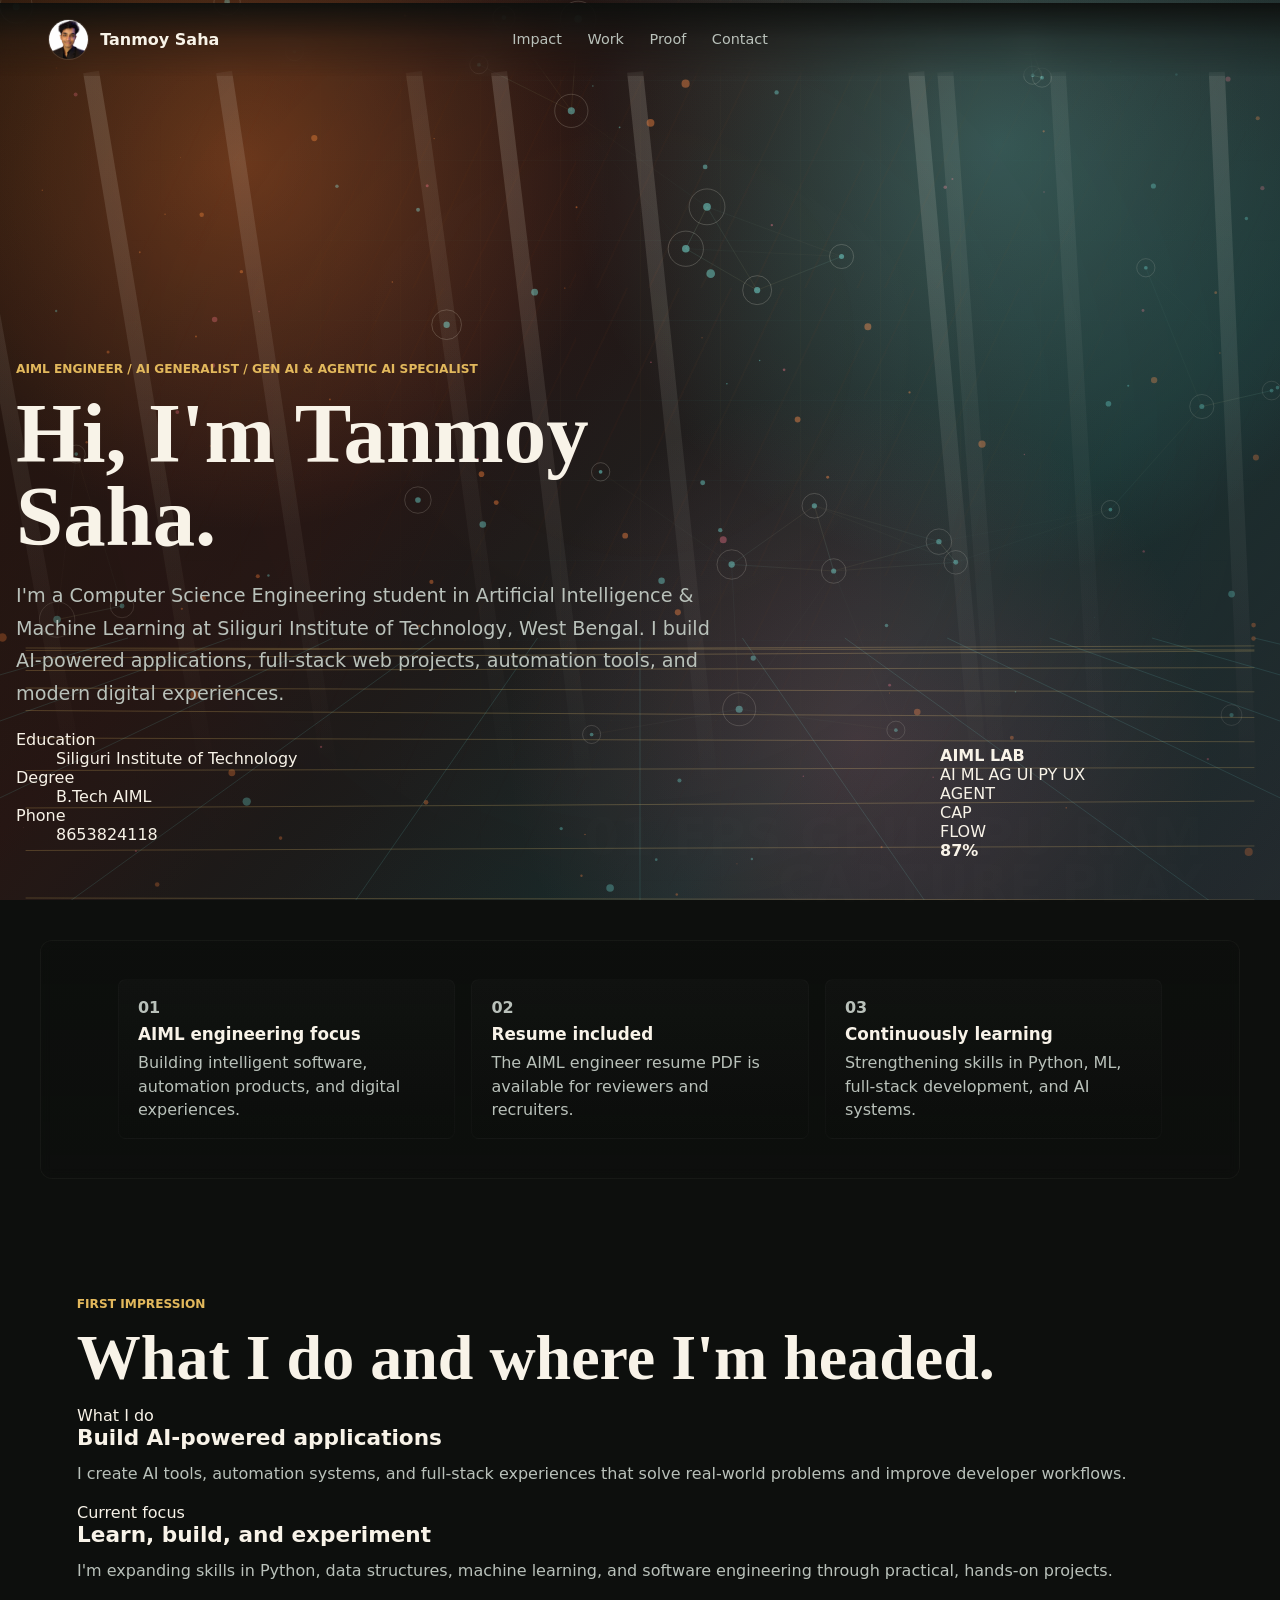
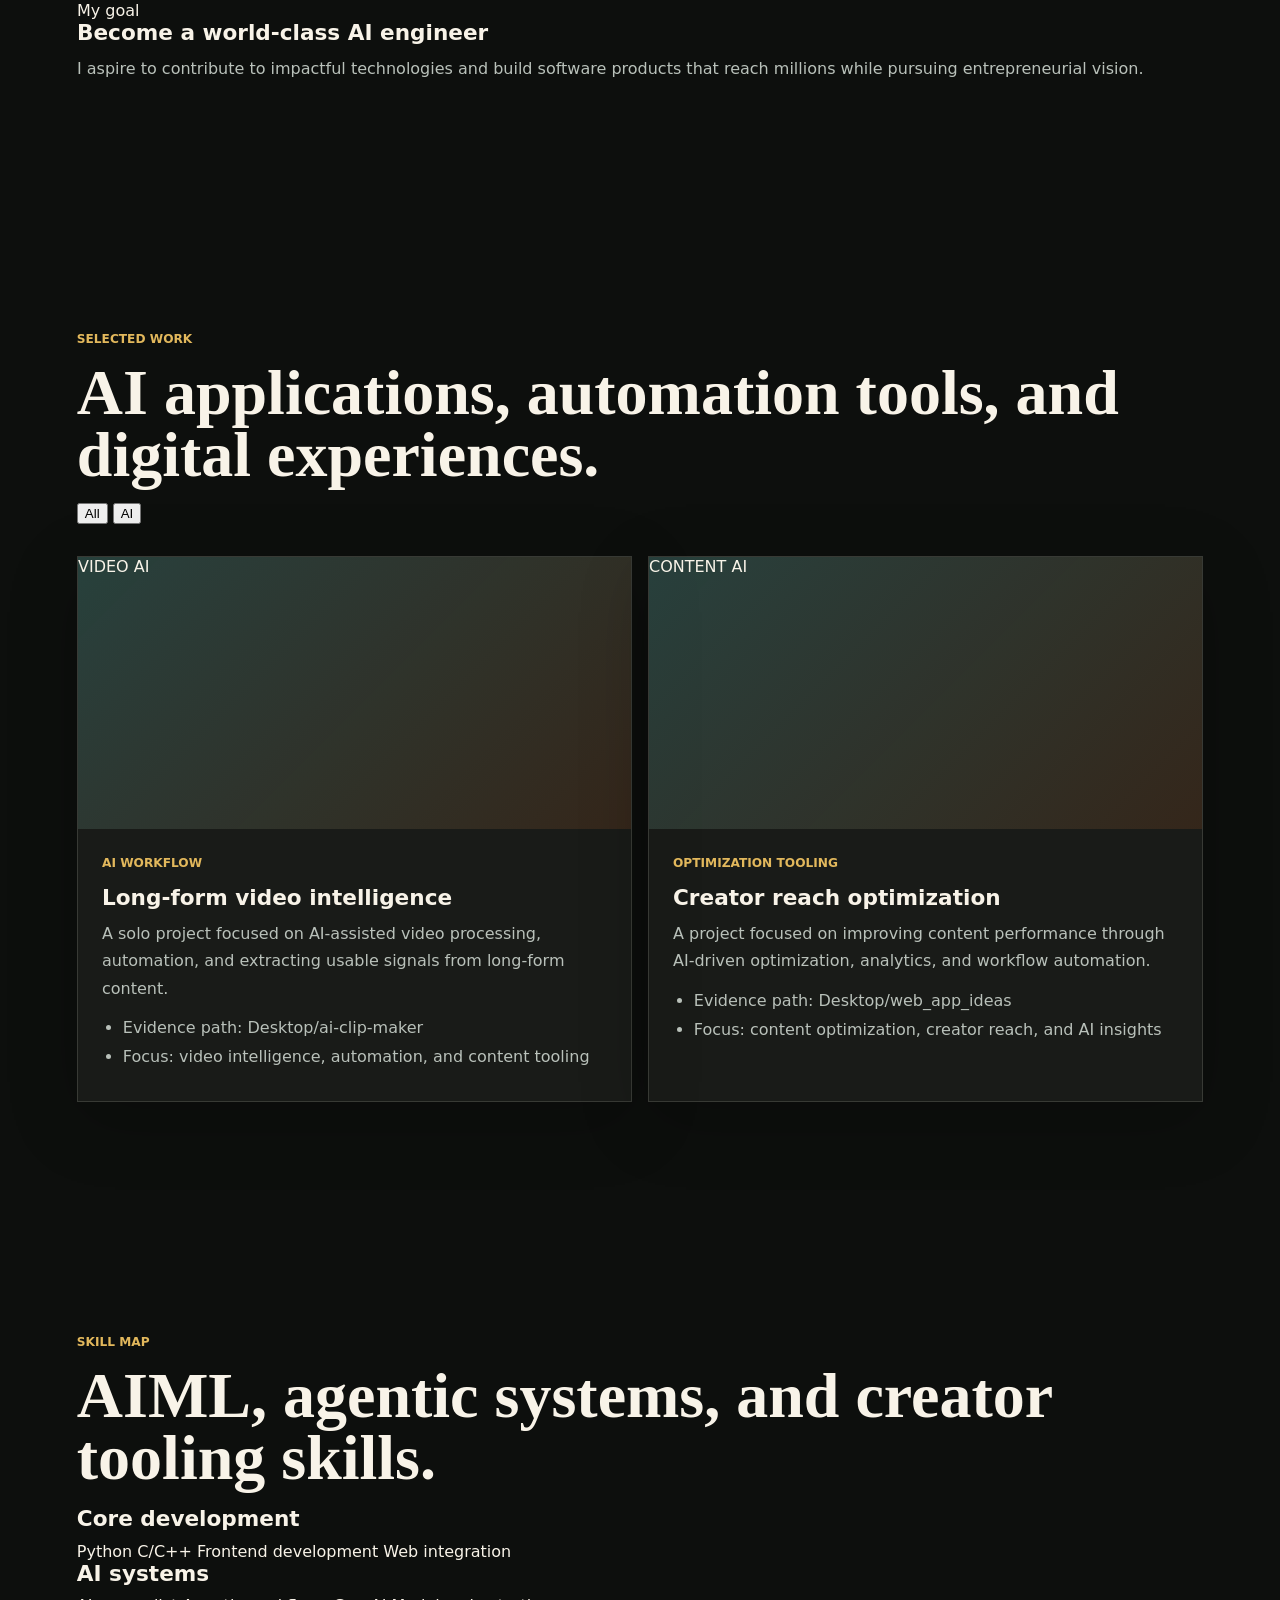
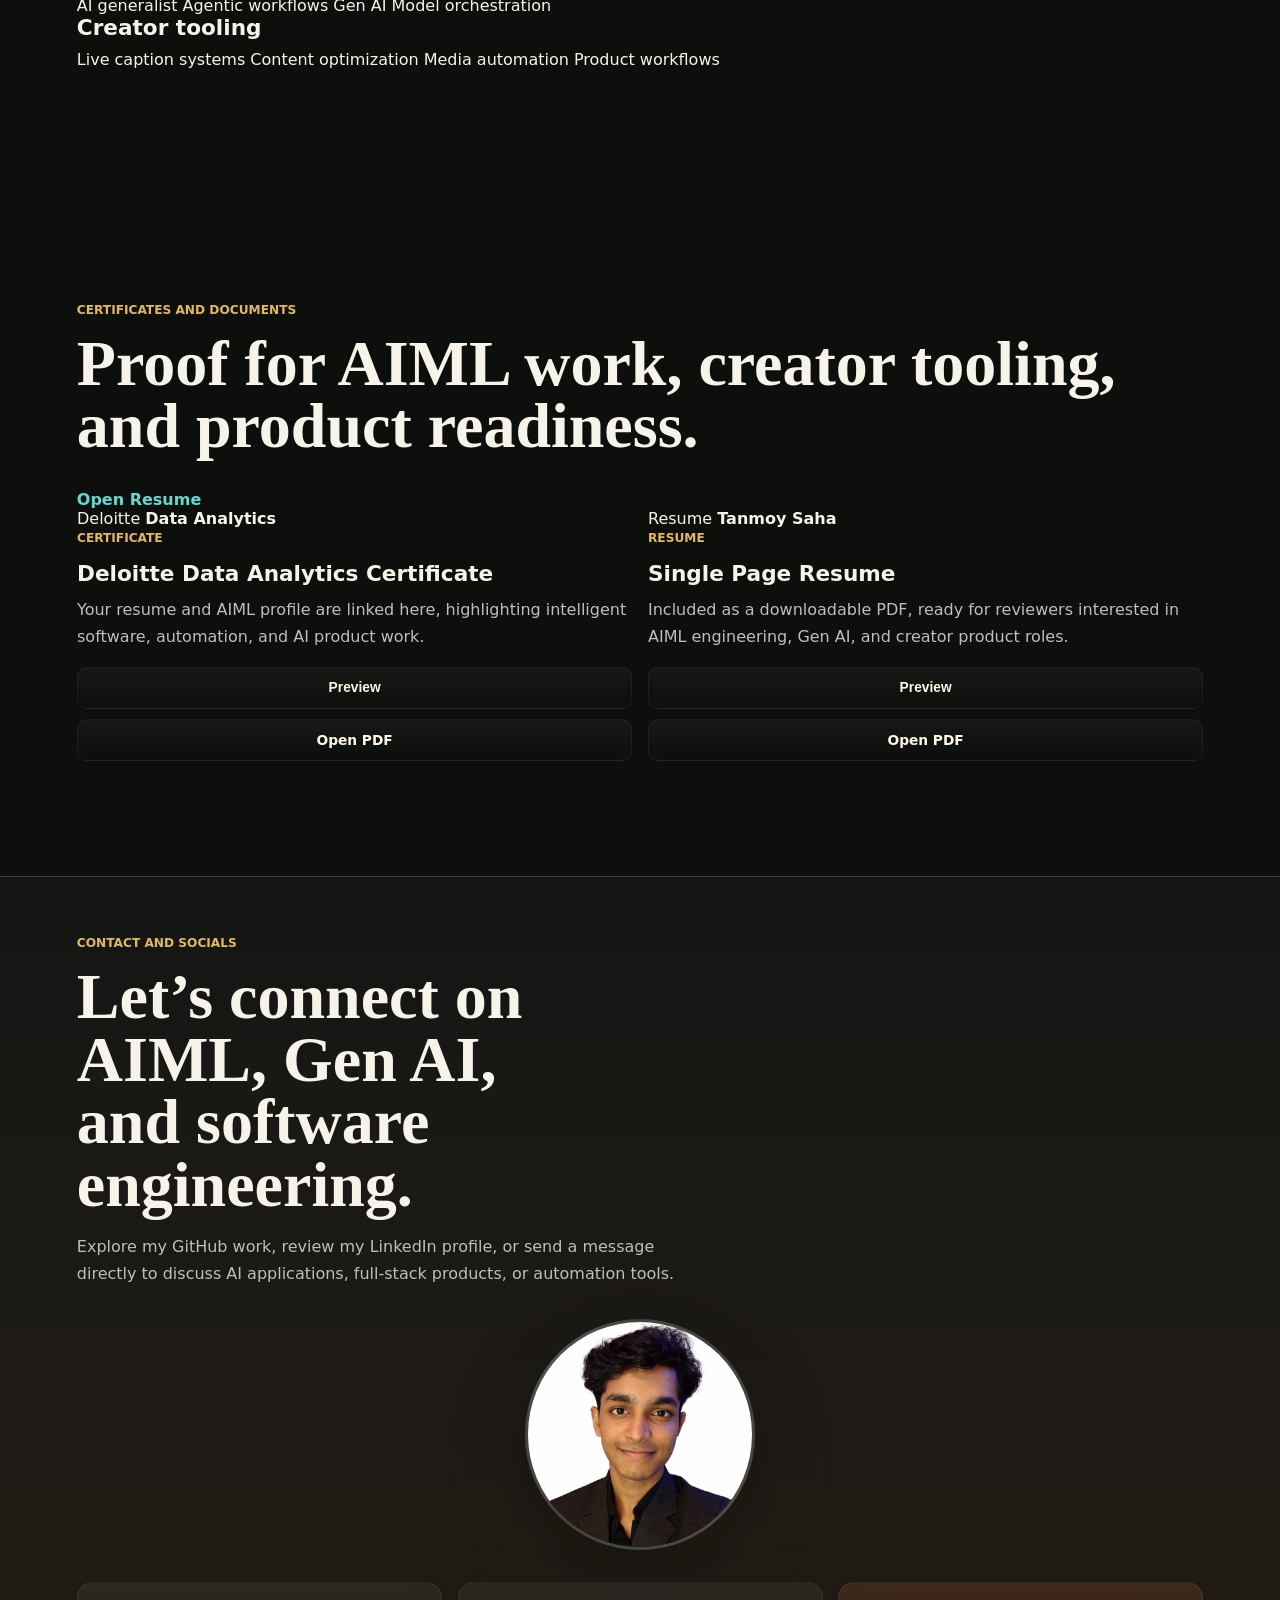
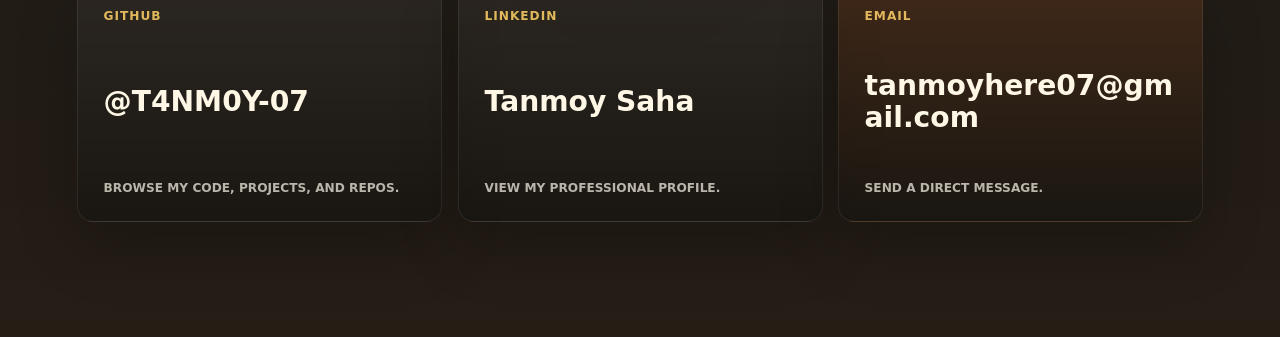
==== commit e3614f5a: "Update index.html" ====
--- a/index.html
+++ b/index.html
@@ -250,32 +250,6 @@
             </div>
           </article>
 
-          <!--remove in future-->
-                    <article class="document-card tilt-card">
-            <div class="document-cover cover-certificate">
-              <span>Deloitte</span>
-              <strong>Data Analytics</strong>
-            </div>
-            <div class="document-body">
-              <p class="tag">Certificate</p>
-              <h3>Deloitte Data Analytics Certificate</h3>
-              <p>Your resume and AIML profile are linked here, highlighting intelligent software, automation, and AI product work.</p>
-              <div class="card-actions">
-                <button
-                  class="button secondary compact"
-                  type="button"
-                  data-document-title="Deloitte Data Analytics Certificate"
-                  data-document-src="deloitte-data-analytics-certificate.pdf"
-                >
-                  Preview
-                </button>
-                <a class="button secondary compact" href="deloitte-data-analytics-certificate.pdf" target="_blank" rel="noreferrer">Open PDF</a>
-              </div>
-            </div>
-          </article>
-
-          <!--revove till this-->
-
           <article class="document-card tilt-card">
             <div class="document-cover cover-resume">
               <span>Resume</span>
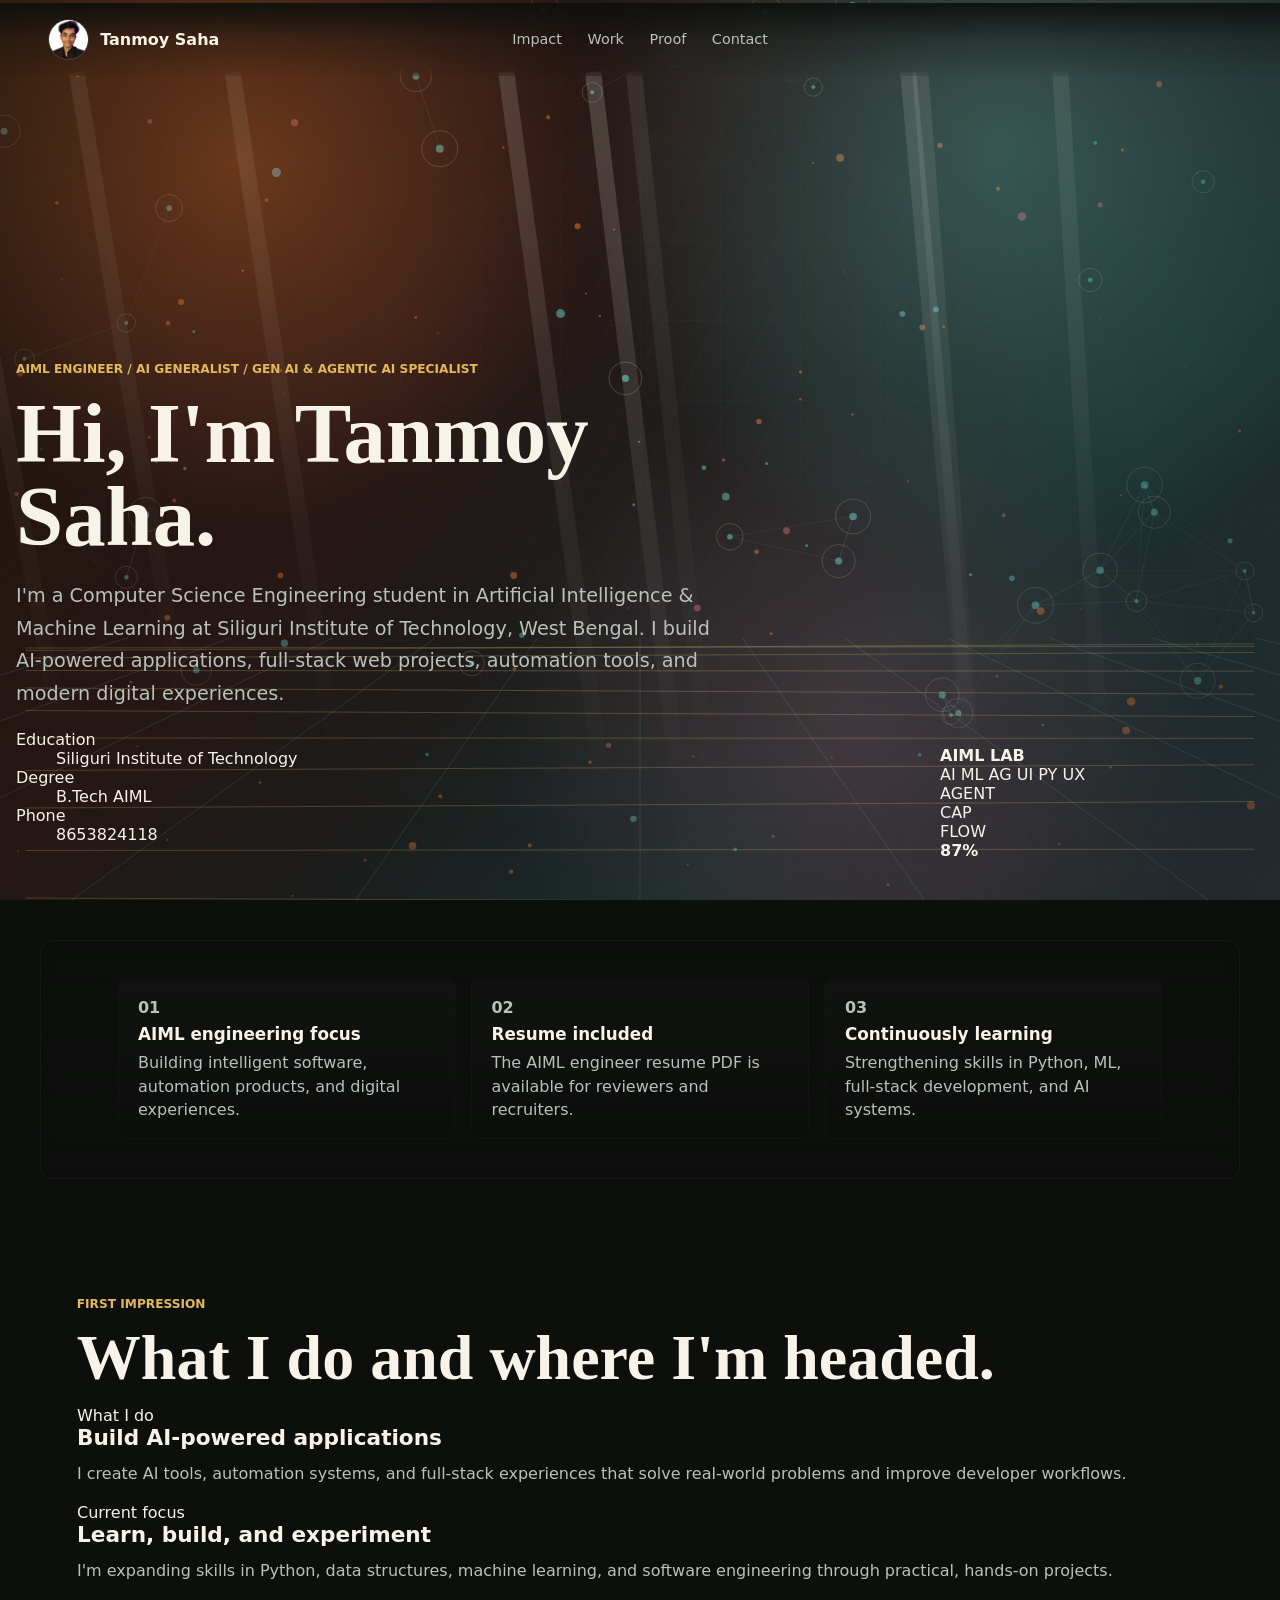
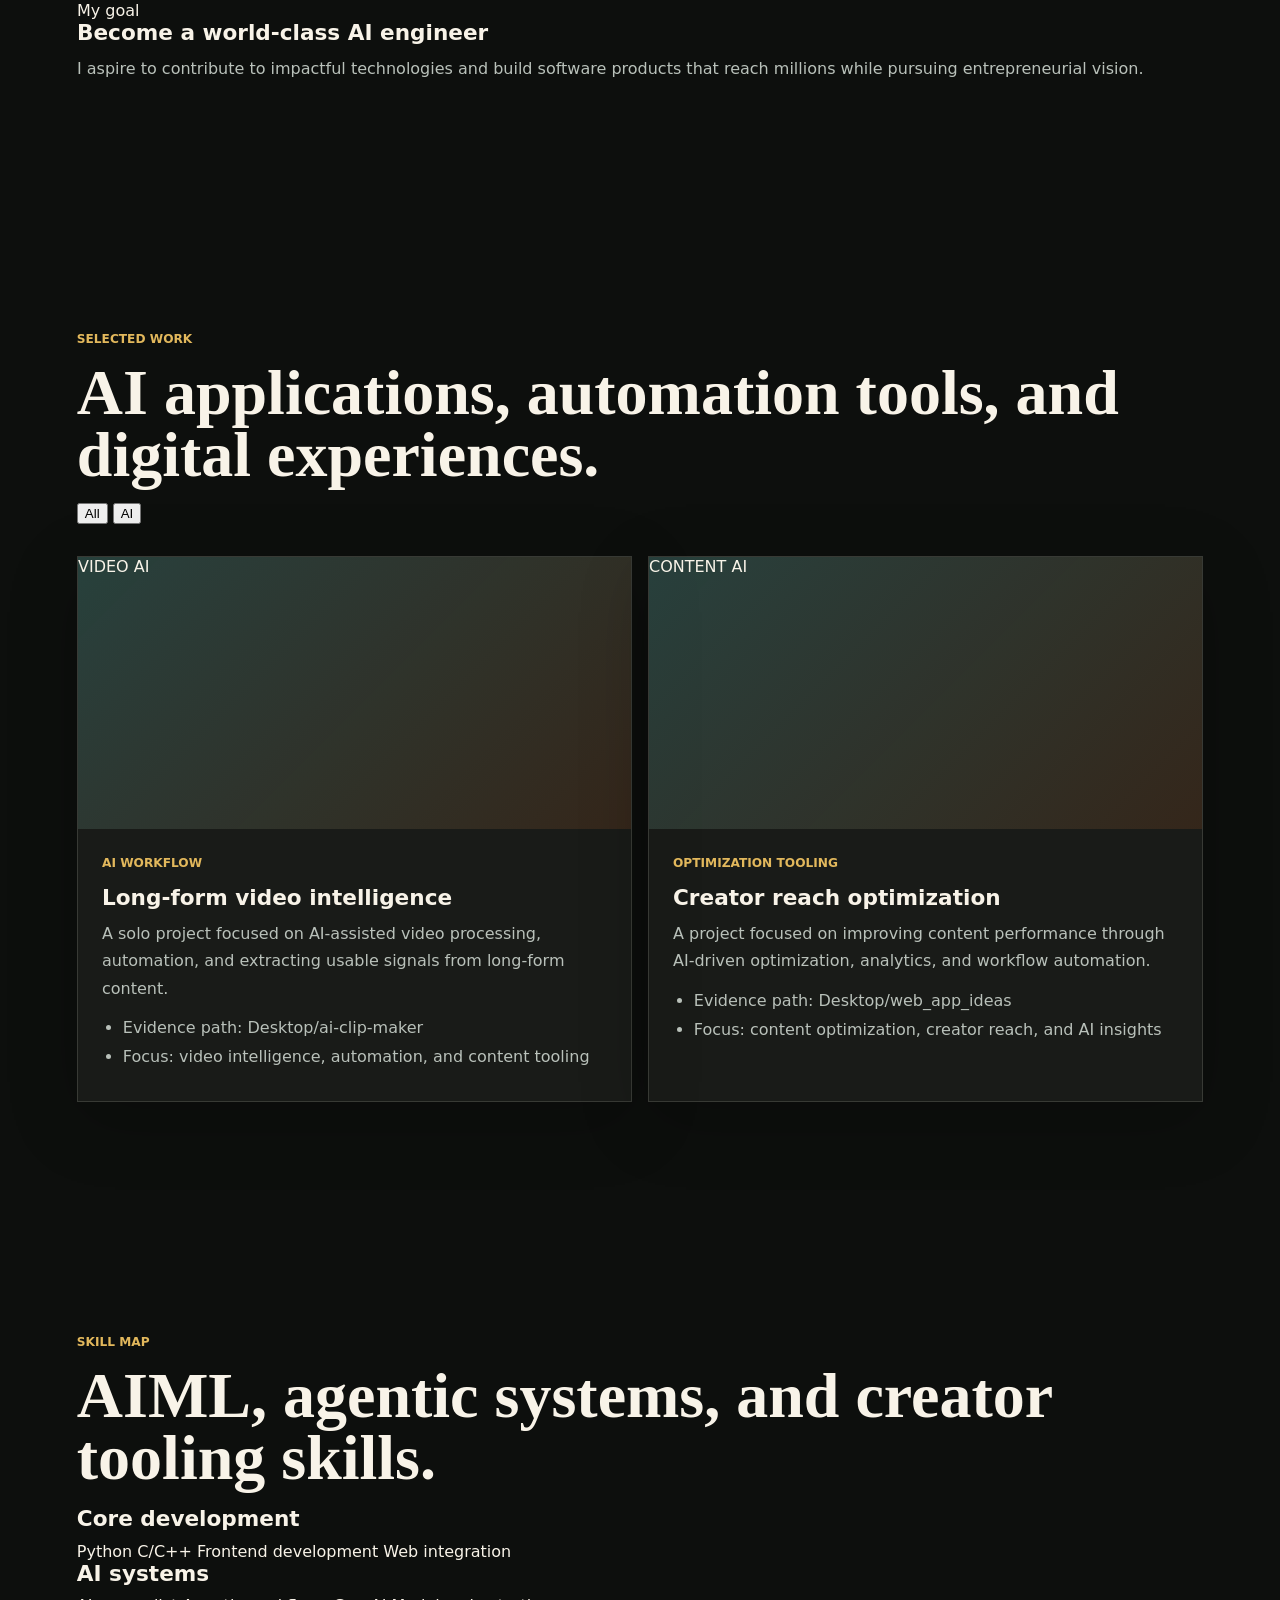
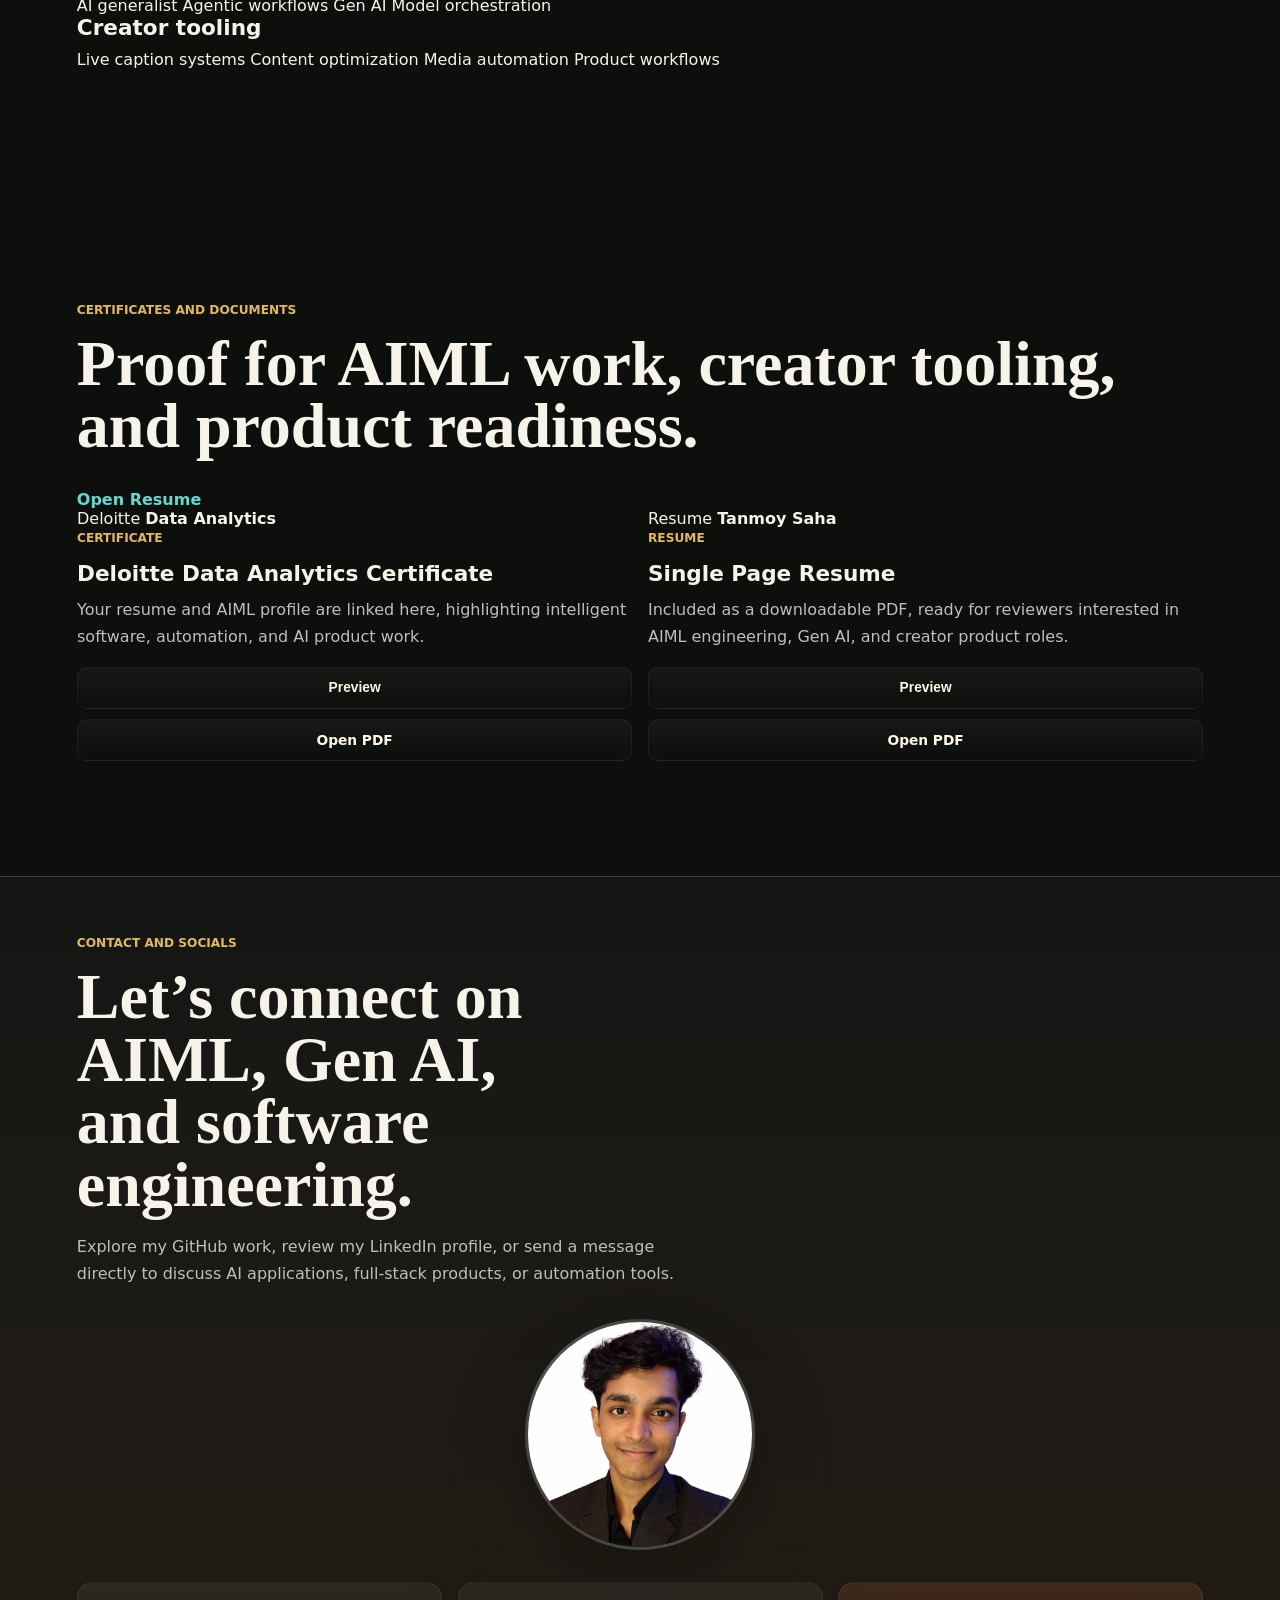
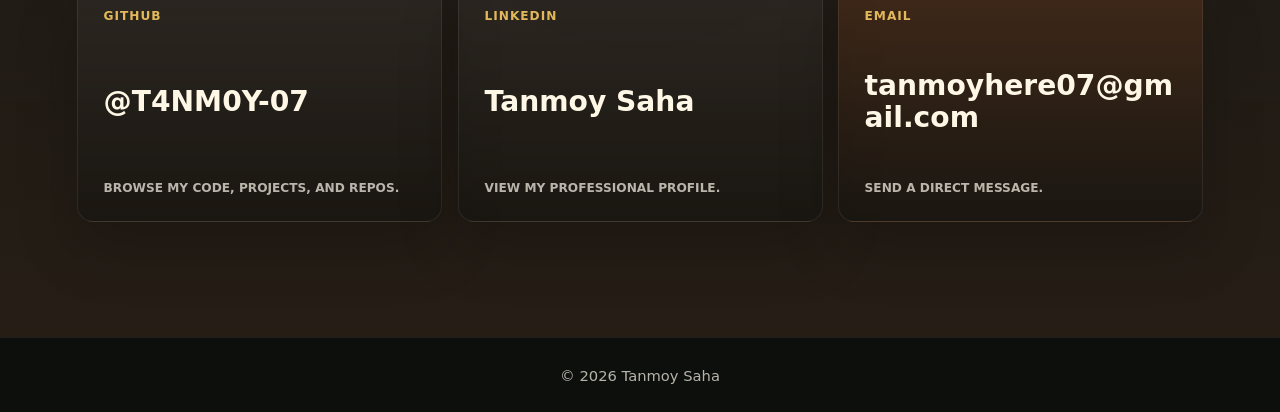
==== commit d01fb8ee: "Add files via upload" ====
--- a/index.html
+++ b/index.html
@@ -307,6 +307,10 @@
       </section>
     </main>
 
+    <footer class="site-footer">
+      <div class="footer-copy">© 2026 Tanmoy Saha</div>
+    </footer>
+
     <div class="modal" id="documentModal" aria-hidden="true" role="dialog" aria-labelledby="modalTitle">
       <button class="modal-backdrop" type="button" data-close-modal aria-label="Close document preview"></button>
       <div class="modal-panel">
--- a/styles.css
+++ b/styles.css
@@ -1000,6 +1000,17 @@
   color: var(--gold);
 }
 
+.site-footer {
+  padding: 1.8rem clamp(1rem, 4vw, 3rem);
+  text-align: center;
+  color: rgba(248, 243, 232, 0.72);
+  border-top: 1px solid rgba(248, 243, 232, 0.08);
+}
+
+.footer-copy {
+  font-size: 0.92rem;
+}
+
 .timeline {
   display: grid;
   grid-template-columns: repeat(3, minmax(0, 1fr));
